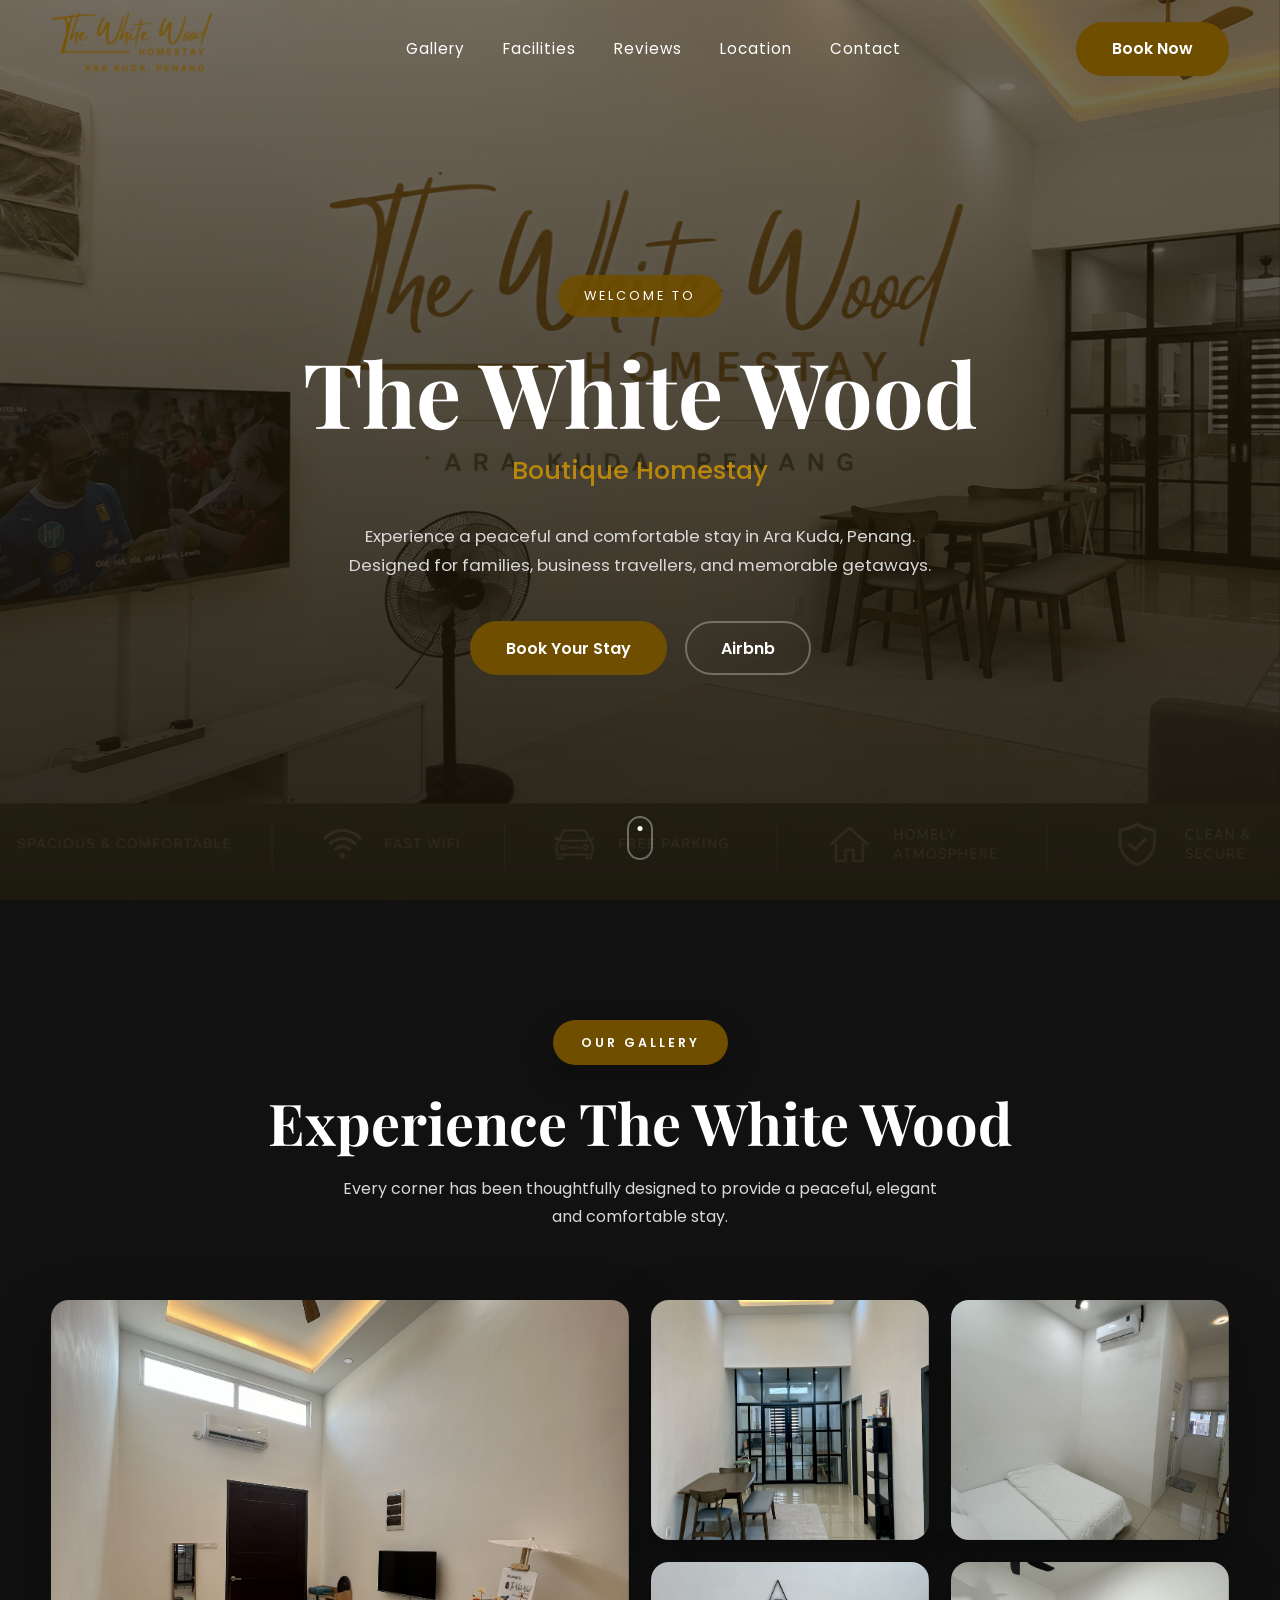
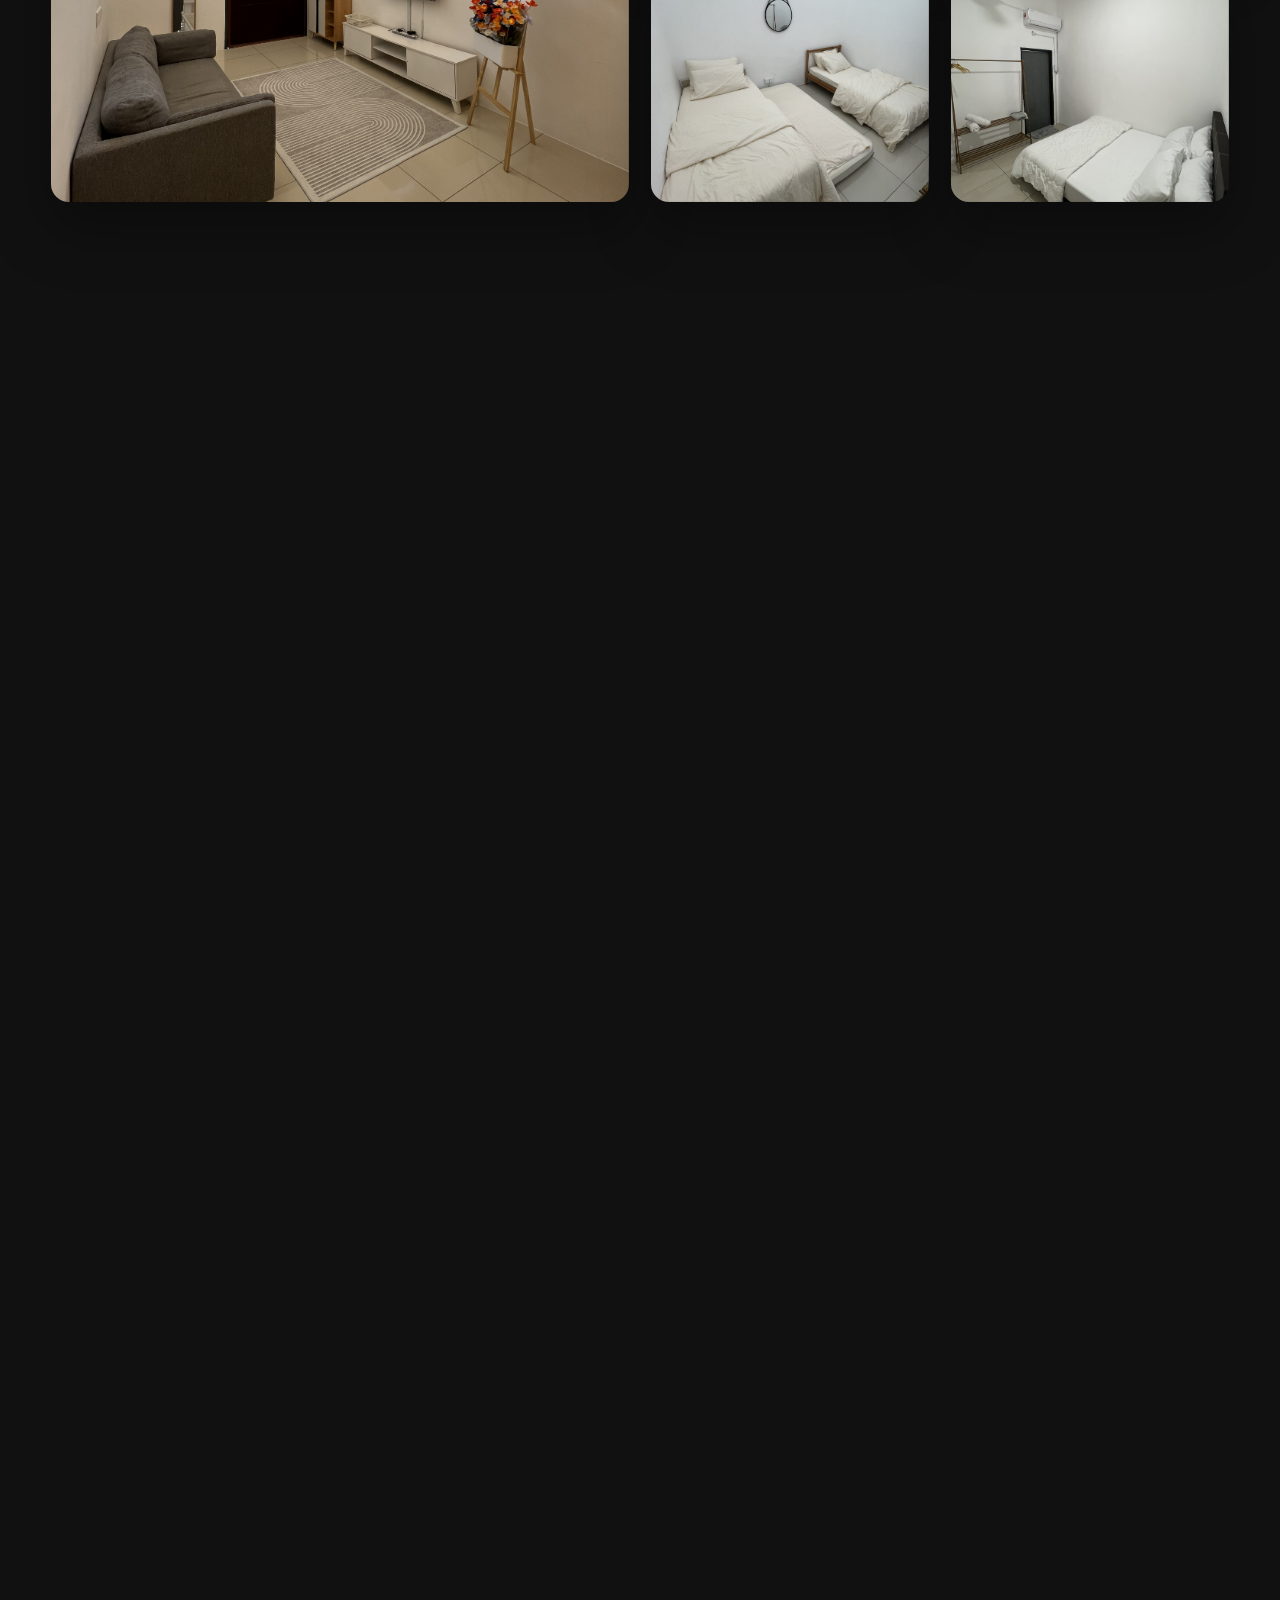
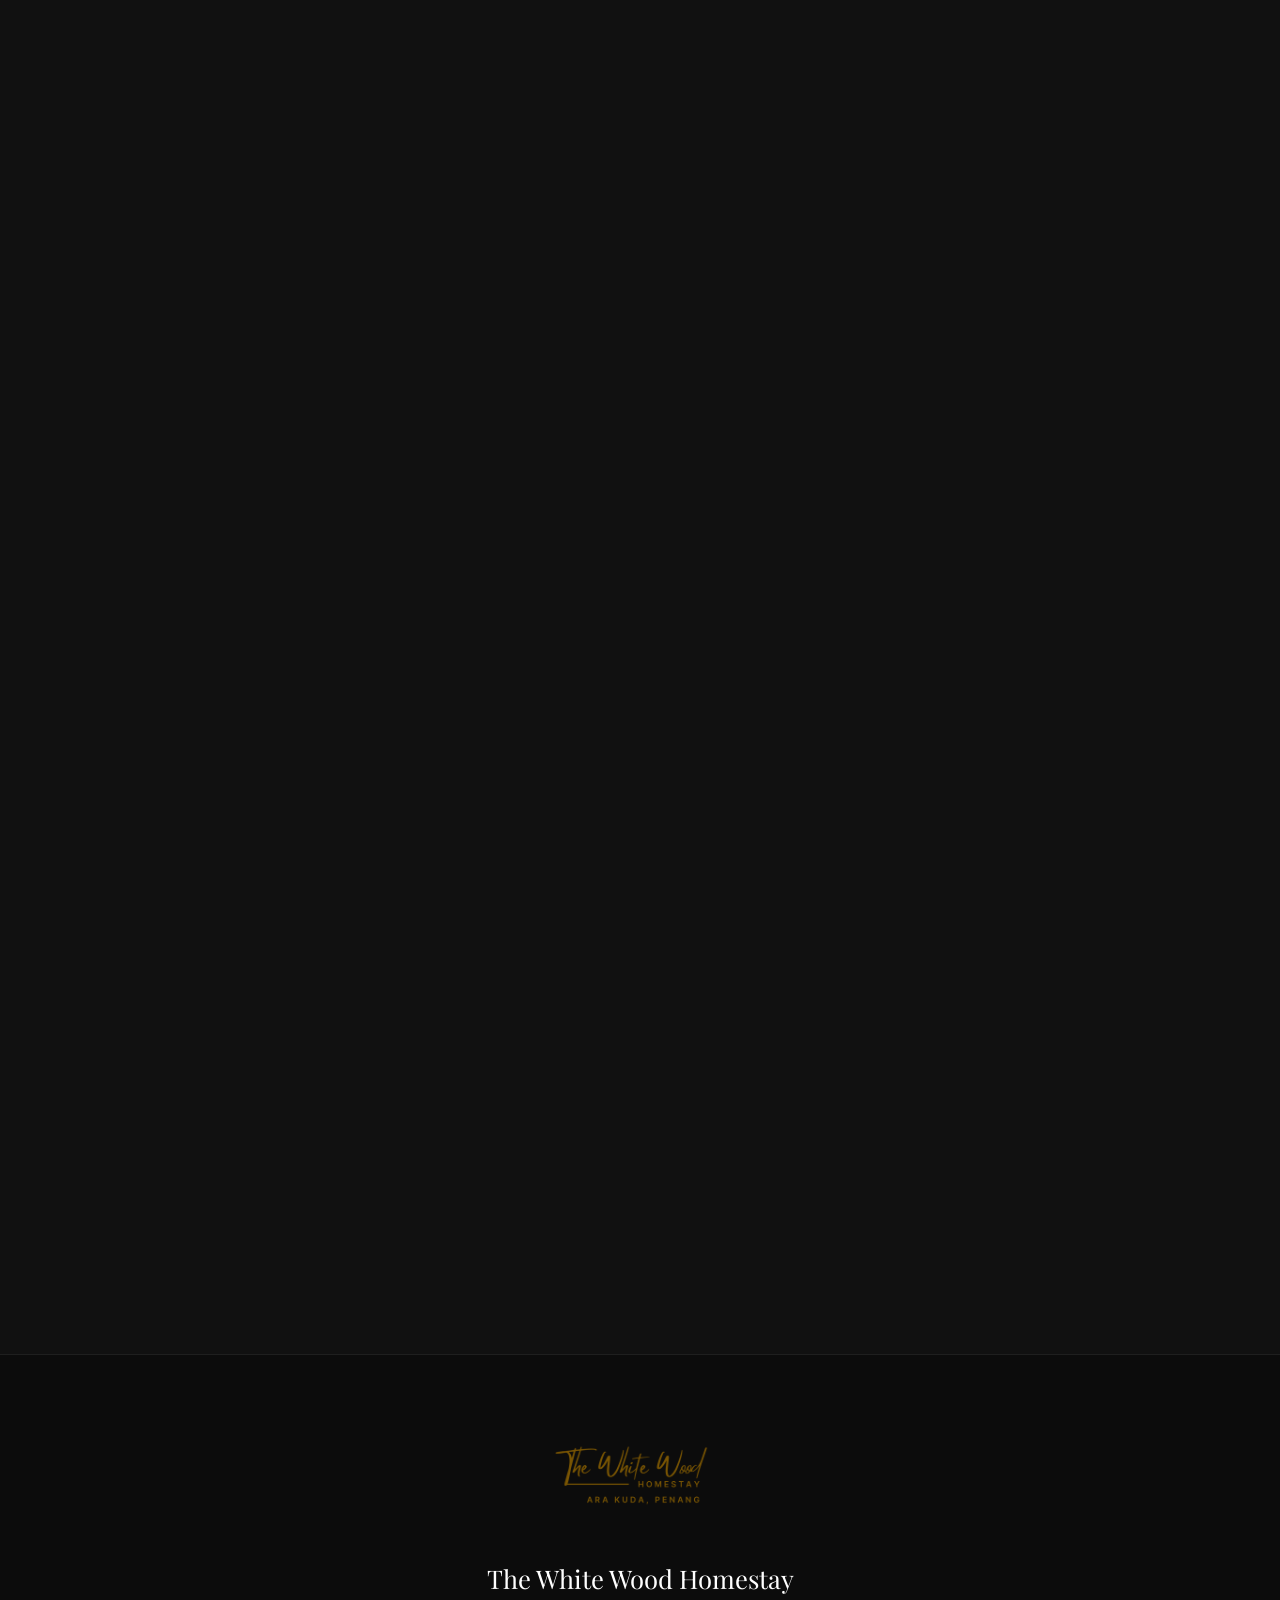
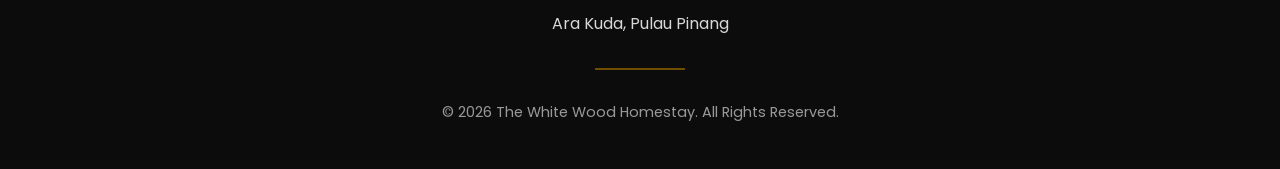
==== index.html @ 561839be "Update index.html" ====
<!DOCTYPE html>
<html lang="en">

<head>

    <!-- ========================================
        META
    ========================================= -->

    <meta charset="UTF-8">
    <meta name="viewport" content="width=device-width, initial-scale=1.0">

    <title>The White Wood Homestay | Ara Kuda, Penang</title>

    <meta name="description"
        content="Experience a peaceful and comfortable stay at The White Wood Homestay, Ara Kuda, Penang. Perfect for families, business trips and relaxing getaways.">

    <meta name="keywords"
        content="The White Wood, Homestay Penang, Ara Kuda Homestay, Penang Airbnb, Homestay Malaysia">

    <meta name="author" content="The White Wood">

    <meta name="theme-color" content="#6F4E00">

    <!-- ========================================
        OPEN GRAPH
    ========================================= -->

    <meta property="og:type" content="website">

    <meta property="og:title"
        content="The White Wood Homestay">

    <meta property="og:description"
        content="Nikmati penginapan selesa di Ara Kuda, Penang.">

    <meta property="og:image"
        content="assets/hero1.jpg">

    <meta property="og:url"
        content="https://thewhitewood.my">

    <!-- ========================================
        TWITTER
    ========================================= -->

    <meta name="twitter:card"
        content="summary_large_image">

    <meta name="twitter:title"
        content="The White Wood Homestay">

    <meta name="twitter:description"
        content=" Homestay selesa in Ara Kuda, Penang.">

    <meta name="twitter:image"
        content="assets/hero1.jpg">

    <!-- ========================================
        FAVICON
    ========================================= -->

    <link rel="icon" href="assets/favicon.ico">
    <link rel="icon" sizes="32x32" href="assets/favicon-32.png">
    <link rel="icon" sizes="192x192" href="assets/favicon-192.png">
    <link rel="apple-touch-icon" href="assets/apple-touch-icon.png">
    <link rel="manifest" href="manifest.json">

    <!-- ========================================
        GOOGLE FONTS
    ========================================= -->

    <link rel="preconnect"
        href="https://fonts.googleapis.com">

    <link rel="preconnect"
        href="https://fonts.gstatic.com"
        crossorigin>

    <link href="https://fonts.googleapis.com/css2?family=Playfair+Display:wght@600;700;800&family=Poppins:wght@300;400;500;600;700&display=swap"
        rel="stylesheet">

    <!-- ========================================
        CSS
    ========================================= -->

    <link rel="stylesheet"
        href="style.css">

    <link rel="stylesheet" href="effects.css">
    <link rel="stylesheet" href="review.css">

</head>

<body>

<!-- ========================================
    BACKGROUND SLIDER
======================================== -->

<div class="hero-slider">

    <div class="hero-slider__image active"
        style="background-image:url('assets/hero1.jpg')">
    </div>

    <div class="hero-slider__image"
        style="background-image:url('assets/hero2.jpg')">
    </div>

    <div class="hero-slider__image"
        style="background-image:url('assets/hero3.jpg')">
    </div>

    <div class="hero-slider__overlay"></div>

</div>

<!-- ========================================
    HEADER
======================================== -->

<header class="header">

    <div class="container">

        <a href="#hero"
            class="logo">

            <img src="assets/logo.png"
                alt="The White Wood">

        </a>

        <nav class="navigation">

            <a href="#gallery">Gallery</a>

            <a href="#facilities">Facilities</a>

            <a href="#reviews">Reviews</a>

            <a href="#location">Location</a>

            <a href="#contact">Contact</a>

        </nav>

        <a href="#"
            id="headerWhatsapp"
            class="button button--gold">

            Book Now

        </a>

        <button class="mobile-menu">

            <span></span>
            <span></span>
            <span></span>

        </button>

    </div>

</header>

<!-- ========================================
    HERO
======================================== -->

<section
    id="hero"
    class="hero">

    <div class="container">

        <div class="hero__content">

            <span class="hero__badge">

                WELCOME TO

            </span>

            <h1>

                The White Wood

            </h1>

            <h2>

                Boutique Homestay

            </h2>

            <p>

                Experience a peaceful and comfortable stay in
                Ara Kuda, Penang.
                Designed for families, business travellers,
                and memorable getaways.

            </p>

            <div class="hero__buttons">

                <a href="#"
                    id="heroWhatsapp"
                    class="button button--gold">

                    Book Your Stay

                </a>

                <a href="#"
                    id="heroAirbnb"
                    class="button button--outline">

                    Airbnb

                </a>

            </div>

        </div>

    </div>

    <div class="scroll-indicator">

        <span></span>

    </div>

</section>

<!-- ========================================
    MAIN CONTENT
======================================== -->

<main>

<!-- ========================================
    GALLERY
======================================== -->

<section
    id="gallery"
    class="gallery section">

    <div class="container">

        <div class="section-heading">

            <span class="section-heading__badge">

                OUR GALLERY

            </span>

            <h2>

                Experience The White Wood

            </h2>

            <p>

                Every corner has been thoughtfully designed to
                provide a peaceful, elegant and comfortable stay.

            </p>

        </div>

        <div class="gallery-grid">

            <a href="gallery/gallery1.jpg"
                class="gallery-card gallery-card--large">

                <img src="gallery/gallery1.jpg"
                    alt="The White Wood">

            </a>

            <a href="gallery/gallery2.jpg"
                class="gallery-card">

                <img src="gallery/gallery2.jpg"
                    alt="Living Area">

            </a>

            <a href="gallery/gallery3.jpg"
                class="gallery-card">

                <img src="gallery/gallery3.jpg"
                    alt="Bedroom">

            </a>

            <a href="gallery/gallery4.jpg"
                class="gallery-card">

                <img src="gallery/gallery4.jpg"
                    alt="Kitchen">

            </a>

            <a href="gallery/gallery5.jpg"
                class="gallery-card">

                <img src="gallery/gallery5.jpg"
                    alt="Dining Area">

            </a>

            <a href="gallery/gallery6.jpg"
                class="gallery-card">

                <img src="gallery/gallery6.jpg"
                    alt="Exterior">

            </a>

        </div>

    </div>

</section>

<!-- ========================================
    FACILITIES
======================================== -->

<section
    id="facilities"
    class="facilities section">

    <div class="container">

        <div class="section-heading">

            <span class="section-heading__badge">

                WHY CHOOSE US

            </span>

            <h2>

                Everything You Need

            </h2>

            <p>

                Carefully prepared amenities to make every stay
                comfortable and memorable.

            </p>

        </div>

        <div class="facility-grid">

            <article class="facility-card">

                <div class="facility-card__icon">

                    <img src="icons/wifi.svg"
                        alt="WiFi">

                </div>

                <h3>

                    High Speed WiFi

                </h3>

                <p>

                    Reliable internet connection throughout
                    the entire homestay.

                </p>

            </article>

            <article class="facility-card">

                <div class="facility-card__icon">

                    <img src="icons/parking.svg"
                        alt="Parking">

                </div>

                <h3>

                    Free Parking

                </h3>

                <p>

                    Spacious parking area suitable
                    for multiple vehicles.

                </p>

            </article>

            <article class="facility-card">

                <div class="facility-card__icon">

                    <img src="icons/bedroom.svg"
                        alt="Bedroom">

                </div>

                <h3>

                    Comfortable Bedrooms

                </h3>

                <p>

                    Air-conditioned rooms with
                    quality bedding for better rest.

                </p>

            </article>

            <article class="facility-card">

                <div class="facility-card__icon">

                    <img src="icons/tv.svg"
                        alt="Smart TV">

                </div>

                <h3>

                    Smart Entertainment

                </h3>

                <p>

                    Enjoy Netflix, YouTube
                    and your favourite streaming apps.

                </p>

            </article>

            <article class="facility-card">

                <div class="facility-card__icon">

                    <img src="icons/kitchen.svg"
                        alt="Kitchen">

                </div>

                <h3>

                    Fully Equipped Kitchen

                </h3>

                <p>

                    Complete kitchen essentials
                    for your convenience.

                </p>

            </article>

            <article class="facility-card">

                <div class="facility-card__icon">

                    <img src="icons/family.svg"
                        alt="Family">

                </div>

                <h3>

                    Family Friendly

                </h3>

                <p>

                    Ideal for family vacations,
                    gatherings and business trips.

                </p>

            </article>

        </div>

    </div>

</section>

<!-- ========================================
    GOOGLE REVIEWS
======================================== -->

<section
    id="reviews"
    class="reviews section">

    <div class="container">

        <div class="section-heading">

            <span class="section-heading__badge">

                GUEST REVIEWS

            </span>

            <h2>

                Loved By Our Guests

            </h2>

            <p>

                Genuine experiences shared by guests
                who stayed with us.

            </p>

        </div>

        <div class="review-summary">

            <div class="review-summary__score">

                <h3>

                    ★★★★★

                </h3>

                <strong id="googleRating">

                    Loading...

                </strong>

                <span id="googleReviewCount">

                    Loading...

                </span>

            </div>

            <a href="#"
                id="googleReviewButton"
                class="button button--gold">

                View Google Reviews

            </a>

        </div>

        <div
            class="review-slider"
            id="reviewContainer">

            <!--
                Google Reviews
                will be injected
                by JavaScript
            -->

        </div>

    </div>

</section>

<!-- ========================================
    LOCATION
======================================== -->

<section
    id="location"
    class="location section">

    <div class="container">

        <div class="section-heading">

            <span class="section-heading__badge">

                FIND US

            </span>

            <h2>

                Conveniently Located

            </h2>

            <p>

                Located in Ara Kuda, Penang with easy access to
                Bukit Mertajam, Butterworth and Kulim.

            </p>

        </div>

        <div class="location-wrapper">

            <div class="location-map">

                <iframe
                    id="googleMap"
                    src=""
                    loading="lazy"
                    allowfullscreen
                    referrerpolicy="no-referrer-when-downgrade">
                </iframe>

            </div>

            <div class="location-card">

                <h3>

                    The White Wood Homestay

                </h3>

                <p>

                    Ara Kuda<br>
                    Pulau Pinang<br><br>

                    Peaceful neighbourhood.<br>
                    Suitable for families,
                    business travellers
                    and short getaways.

                </p>

                <a
                    href="#"
                    id="mapsButton"
                    class="button button--gold">

                    Open Google Maps

                </a>

            </div>

        </div>

    </div>

</section>

<!-- ========================================
    CONTACT
======================================== -->

<section
    id="contact"
    class="contact section">

    <div class="container">

        <div class="section-heading">

            <span class="section-heading__badge">

                CONTACT US

            </span>

            <h2>

                Ready For Your Stay?

            </h2>

            <p>

                Book directly with us or reach us
                through your preferred platform.

            </p>

        </div>

        <div class="contact-grid">

            <a
                id="contactWhatsapp"
                href="#"
                class="contact-card">

                <img
                    src="icons/whatsapp.svg"
                    alt="WhatsApp">

                <h3>

                    WhatsApp

                </h3>

                <span>

                    Instant Booking

                </span>

            </a>

            <a
                id="contactEmail"
                href="#"
                class="contact-card">

                <img
                    src="icons/email.svg"
                    alt="Email">

                <h3>

                    Email

                </h3>

                <span>

                    Send us a message

                </span>

            </a>

            <a
                id="contactAirbnb"
                href="#"
                class="contact-card">

                <img
                    src="icons/airbnb.svg"
                    alt="Airbnb">

                <h3>

                    Airbnb

                </h3>

                <span>

                    View Listing

                </span>

            </a>

            <a
                id="contactMaps"
                href="#"
                class="contact-card">

                <img
                    src="icons/maps.svg"
                    alt="Google Maps">

                <h3>

                    Google Maps

                </h3>

                <span>

                    Navigation

                </span>

            </a>

        </div>

        <div class="social">

            <a
                id="instagramLink"
                href="#"
                aria-label="Instagram">

                <img
                    src="icons/instagram.svg"
                    alt="Instagram">

            </a>

            <a
                id="tiktokLink"
                href="#"
                aria-label="TikTok">

                <img
                    src="icons/tiktok.svg"
                    alt="TikTok">

            </a>

            <a
                id="airbnbLink"
                href="#"
                aria-label="Airbnb">

                <img
                    src="icons/airbnb.svg"
                    alt="Airbnb">

            </a>

            <a
                id="emailLink"
                href="#"
                aria-label="Email">

                <img
                    src="icons/email.svg"
                    alt="Email">

            </a>

            <a
                id="mapsLink"
                href="#"
                aria-label="Maps">

                <img
                    src="icons/maps.svg"
                    alt="Google Maps">

            </a>

        </div>

    </div>

</section>

</main>

<!-- ========================================
    FOOTER
======================================== -->

<footer class="footer">

    <div class="container">

        <img
            src="assets/logo.png"
            alt="The White Wood"
            class="footer__logo">

        <p class="footer__name">

            The White Wood Homestay

        </p>

        <p class="footer__address">

            Ara Kuda, Pulau Pinang

        </p>

        <div class="footer__divider"></div>

        <p class="footer__copyright">

            © 2026 The White Wood Homestay.
            All Rights Reserved.

        </p>

    </div>

</footer>

<!-- ========================================
    LIGHTBOX
======================================== -->

<div
    class="lightbox"
    id="lightbox">

    <span
        class="lightbox__close">

        &times;

    </span>

    <img
        id="lightboxImage"
        src=""
        alt="Gallery">

</div>

<!-- ========================================
    JAVASCRIPT
======================================== -->

<script src="config.js"></script>
<script src="script.js"></script>
<script src="google-review.js"></script>
<script src="seo.js"></script>
<script src="performance.js"></script>

</body>

</html>
---- style.css ----
/*==================================================
THE WHITE WOOD HOMESTAY
STYLE.CSS
PART 1
LOCKED
==================================================*/


/*==================================================
ROOT
==================================================*/

:root{

    --white:#ffffff;

    --gold:#B8860B;

    --gold-dark:#6F4E00;

    --background:#111111;

    --card:#181818;

    --text:#d8d8d8;

    --border:rgba(255,255,255,.08);

    --shadow:0 25px 60px rgba(0,0,0,.35);

    --radius:18px;

    --transition:.35s ease;

    --container:1200px;

}


/*==================================================
RESET
==================================================*/

*{

    margin:0;

    padding:0;

    box-sizing:border-box;

}

html{

    scroll-behavior:smooth;

}

body{

    background:var(--background);

    color:var(--white);

    font-family:Poppins,sans-serif;

    overflow-x:hidden;

    line-height:1.7;

}

img{

    display:block;

    max-width:100%;

}

a{

    text-decoration:none;

    color:inherit;

}

button{

    font-family:inherit;

}


/*==================================================
SCROLLBAR
==================================================*/

::-webkit-scrollbar{

    width:10px;

}

::-webkit-scrollbar-track{

    background:#111;

}

::-webkit-scrollbar-thumb{

    background:var(--gold-dark);

    border-radius:20px;

}

::-webkit-scrollbar-thumb:hover{

    background:var(--gold);

}


/*==================================================
CONTAINER
==================================================*/

.container{

    width:min(92%,var(--container));

    margin:auto;

    position:relative;

    z-index:2;

}


/*==================================================
BACKGROUND SLIDER
==================================================*/

.hero-slider{

    position:fixed;

    inset:0;

    z-index:-2;

    overflow:hidden;

}

.hero-slider__image{

    position:absolute;

    inset:0;

    background-size:cover;

    background-position:center;

    opacity:0;

    transform:scale(1.08);

    transition:opacity 1.4s ease,
               transform 8s linear;

}

.hero-slider__image.active{

    opacity:1;

    transform:scale(1);

}

.hero-slider__overlay{

    position:absolute;

    inset:0;

    background:

    linear-gradient(

    rgba(10,10,10,.45),

    rgba(10,10,10,.80)

    ),

    linear-gradient(

    rgba(111,78,0,.25),

    rgba(111,78,0,.55)

    );

}


/*==================================================
HEADER
==================================================*/

.header{

    position:fixed;

    top:0;

    left:0;

    width:100%;

    z-index:999;

    transition:var(--transition);

}

.header.scrolled{

    background:rgba(12,12,12,.80);

    backdrop-filter:blur(18px);

    border-bottom:1px solid rgba(255,255,255,.08);

}

.header .container{

    display:flex;

    align-items:center;

    justify-content:space-between;

    min-height:90px;

}

.logo img{

    width:180px;

}


/*==================================================
NAVIGATION
==================================================*/

.navigation{

    display:flex;

    gap:38px;

}

.navigation a{

    color:var(--white);

    font-size:.95rem;

    letter-spacing:1px;

    position:relative;

    transition:var(--transition);

}

.navigation a::after{

    content:"";

    position:absolute;

    left:0;

    bottom:-8px;

    width:0;

    height:2px;

    background:var(--gold);

    transition:var(--transition);

}

.navigation a:hover{

    color:var(--gold);

}

.navigation a:hover::after{

    width:100%;

}


/*==================================================
BUTTONS
==================================================*/

.button{

    display:inline-flex;

    align-items:center;

    justify-content:center;

    height:54px;

    padding:0 34px;

    border-radius:999px;

    font-weight:600;

    transition:var(--transition);

    cursor:pointer;

}

.button--gold{

    background:var(--gold-dark);

    color:#fff;

    border:2px solid var(--gold-dark);

}

.button--gold:hover{

    background:var(--gold);

    border-color:var(--gold);

    transform:translateY(-3px);

    box-shadow:

    0 15px 35px

    rgba(184,134,11,.35);

}

.button--outline{

    border:2px solid rgba(255,255,255,.30);

    color:#fff;

    background:transparent;

}

.button--outline:hover{

    background:rgba(255,255,255,.08);

    border-color:#fff;

    transform:translateY(-3px);

}


/*==================================================
MOBILE MENU
==================================================*/

.mobile-menu{

    display:none;

    width:48px;

    height:48px;

    background:none;

    border:none;

    cursor:pointer;

}

.mobile-menu span{

    display:block;

    width:26px;

    height:2px;

    background:#fff;

    margin:6px auto;

}


/*==================================================
HERO
==================================================*/

.hero{

    min-height:100vh;

    display:flex;

    align-items:center;

    justify-content:center;

    text-align:center;

    padding:140px 0 90px;

}

.hero__content{

    max-width:760px;

    margin:auto;

}

.hero__badge{

    display:inline-block;

    padding:10px 26px;

    border-radius:999px;

    background:rgba(111,78,0,.90);

    color:#fff;

    font-size:.80rem;

    letter-spacing:3px;

    margin-bottom:28px;

}

.hero h1{

    font-family:"Playfair Display",serif;

    font-size:clamp(3.2rem,7vw,5.6rem);

    font-weight:700;

    line-height:1.05;

    margin-bottom:10px;

}

.hero h2{

    color:var(--gold);

    font-size:1.6rem;

    font-weight:500;

    margin-bottom:30px;

}

.hero p{

    max-width:620px;

    margin:auto;

    color:var(--text);

    font-size:1.05rem;

    margin-bottom:42px;

}


/*==================================================
HERO BUTTONS
==================================================*/

.hero__buttons{

    display:flex;

    justify-content:center;

    gap:18px;

    flex-wrap:wrap;

}


/*==================================================
SCROLL INDICATOR
==================================================*/

.scroll-indicator{

    position:absolute;

    bottom:40px;

    left:50%;

    transform:translateX(-50%);

}

.scroll-indicator span{

    display:block;

    width:26px;

    height:44px;

    border:2px solid rgba(255,255,255,.35);

    border-radius:30px;

    position:relative;

}

.scroll-indicator span::before{

    content:"";

    position:absolute;

    left:50%;

    top:8px;

    width:5px;

    height:5px;

    border-radius:50%;

    background:#fff;

    transform:translateX(-50%);

    animation:scroll 2s infinite;

}

@keyframes scroll{

    0%{

        opacity:0;

        transform:translate(-50%,0);

    }

    40%{

        opacity:1;

    }

    100%{

        opacity:0;

        transform:translate(-50%,18px);

    }

}

/*==================================================
SECTION
==================================================*/

.section{

    position:relative;

    padding:120px 0;

}

.section-heading{

    text-align:center;

    max-width:760px;

    margin:0 auto 70px;

}

.section-heading__badge{

    display:inline-flex;

    align-items:center;

    justify-content:center;

    padding:12px 28px;

    margin-bottom:24px;

    border-radius:999px;

    background:var(--gold-dark);

    color:#fff;

    font-size:.78rem;

    font-weight:600;

    letter-spacing:3px;

    text-transform:uppercase;

    box-shadow:0 12px 30px rgba(0,0,0,.25);

}

.section-heading h2{

    font-family:"Playfair Display",serif;

    font-size:clamp(2.4rem,5vw,3.6rem);

    font-weight:700;

    line-height:1.15;

    margin-bottom:20px;

}

.section-heading p{

    color:var(--text);

    font-size:1rem;

    max-width:620px;

    margin:auto;

}


/*==================================================
GALLERY
==================================================*/

.gallery{

    overflow:hidden;

}

.gallery-grid{

    display:grid;

    grid-template-columns:repeat(4,1fr);

    grid-auto-rows:240px;

    gap:22px;

}

.gallery-card{

    position:relative;

    overflow:hidden;

    border-radius:var(--radius);

    background:var(--card);

    box-shadow:var(--shadow);

    cursor:pointer;

}

.gallery-card img{

    width:100%;

    height:100%;

    object-fit:cover;

    transition:.8s ease;

}

.gallery-card::before{

    content:"";

    position:absolute;

    inset:0;

    background:linear-gradient(

    rgba(0,0,0,0),

    rgba(0,0,0,.35)

    );

    opacity:0;

    transition:var(--transition);

    z-index:1;

}

.gallery-card::after{

    content:"+";

    position:absolute;

    left:50%;

    top:50%;

    transform:translate(-50%,-50%) scale(.7);

    width:62px;

    height:62px;

    border-radius:50%;

    display:flex;

    align-items:center;

    justify-content:center;

    background:rgba(184,134,11,.95);

    color:#fff;

    font-size:2rem;

    opacity:0;

    transition:var(--transition);

    z-index:2;

}

.gallery-card:hover img{

    transform:scale(1.12);

}

.gallery-card:hover::before{

    opacity:1;

}

.gallery-card:hover::after{

    opacity:1;

    transform:translate(-50%,-50%) scale(1);

}

.gallery-card--large{

    grid-column:span 2;

    grid-row:span 2;

}


/*==================================================
FACILITIES
==================================================*/

.facility-grid{

    display:grid;

    grid-template-columns:repeat(3,1fr);

    gap:28px;

}

.facility-card{

    position:relative;

    padding:45px 35px;

    border-radius:var(--radius);

    background:rgba(255,255,255,.04);

    backdrop-filter:blur(18px);

    border:1px solid var(--border);

    text-align:center;

    transition:.35s ease;

    overflow:hidden;

}

.facility-card::before{

    content:"";

    position:absolute;

    inset:0;

    background:linear-gradient(

    rgba(184,134,11,.08),

    transparent

    );

    opacity:0;

    transition:var(--transition);

}

.facility-card:hover{

    transform:translateY(-10px);

    border-color:rgba(184,134,11,.45);

    box-shadow:

    0 20px 45px

    rgba(0,0,0,.35);

}

.facility-card:hover::before{

    opacity:1;

}

.facility-card__icon{

    width:72px;

    height:72px;

    margin:0 auto 28px;

    display:flex;

    align-items:center;

    justify-content:center;

    border-radius:50%;

    background:rgba(184,134,11,.08);

    border:1px solid rgba(184,134,11,.30);

}

.facility-card__icon img{

    width:34px;

    height:34px;

    filter:brightness(0) invert(1);

    transition:var(--transition);

}

.facility-card:hover .facility-card__icon{

    background:var(--gold-dark);

}

.facility-card:hover .facility-card__icon img{

    transform:scale(1.1);

}

.facility-card h3{

    font-family:"Playfair Display",serif;

    font-size:1.45rem;

    margin-bottom:16px;

}

.facility-card p{

    color:var(--text);

    font-size:.96rem;

    line-height:1.8;

}


/*==================================================
REVIEWS
==================================================*/

.review-summary{

    display:flex;

    align-items:center;

    justify-content:space-between;

    gap:40px;

    margin-bottom:50px;

    padding:40px;

    border-radius:var(--radius);

    background:rgba(255,255,255,.04);

    border:1px solid var(--border);

    backdrop-filter:blur(20px);

}

.review-summary__score h3{

    color:var(--gold);

    font-size:2rem;

    letter-spacing:6px;

    margin-bottom:10px;

}

.review-summary__score strong{

    display:block;

    font-size:1.8rem;

    margin-bottom:8px;

}

.review-summary__score span{

    color:var(--text);

}

.review-slider{

    display:grid;

    grid-template-columns:repeat(3,1fr);

    gap:24px;

}


/*==================================================
REVIEW CARD
==================================================*/

.review-card{

    padding:30px;

    border-radius:var(--radius);

    background:rgba(255,255,255,.04);

    border:1px solid var(--border);

    transition:var(--transition);

}

.review-card:hover{

    transform:translateY(-8px);

    border-color:rgba(184,134,11,.35);

}

.review-card__stars{

    color:var(--gold);

    margin-bottom:18px;

    letter-spacing:3px;

}

.review-card p{

    color:var(--text);

    line-height:1.9;

    margin-bottom:24px;

}

.review-card h4{

    font-size:1rem;

    margin-bottom:4px;

}

.review-card span{

    color:#999;

    font-size:.9rem;

}


/*==================================================
REVEAL ANIMATION
==================================================*/

.reveal{

    opacity:0;

    transform:translateY(40px);

    transition:1s ease;

}

.reveal.active{

    opacity:1;

    transform:translateY(0);

}

/*==================================================
LOCATION
==================================================*/

.location-wrapper{

    display:grid;

    grid-template-columns:1.4fr .8fr;

    gap:35px;

    align-items:stretch;

}

.location-map{

    overflow:hidden;

    border-radius:var(--radius);

    background:var(--card);

    border:1px solid var(--border);

    box-shadow:var(--shadow);

    min-height:520px;

}

.location-map iframe{

    width:100%;

    height:100%;

    min-height:520px;

    border:0;

    filter:grayscale(.15) contrast(1.02);

}

.location-card{

    padding:45px;

    display:flex;

    flex-direction:column;

    justify-content:center;

    background:rgba(255,255,255,.04);

    backdrop-filter:blur(18px);

    border:1px solid var(--border);

    border-radius:var(--radius);

    box-shadow:var(--shadow);

}

.location-card h3{

    font-family:"Playfair Display",serif;

    font-size:2rem;

    margin-bottom:22px;

}

.location-card p{

    color:var(--text);

    line-height:2;

    margin-bottom:35px;

}

.location-card .button{

    width:max-content;

}



/*==================================================
CONTACT
==================================================*/

.contact-grid{

    display:grid;

    grid-template-columns:repeat(4,1fr);

    gap:24px;

    margin-bottom:70px;

}

.contact-card{

    position:relative;

    padding:40px 25px;

    text-align:center;

    border-radius:var(--radius);

    background:rgba(255,255,255,.04);

    backdrop-filter:blur(18px);

    border:1px solid var(--border);

    transition:var(--transition);

    overflow:hidden;

}

.contact-card::before{

    content:"";

    position:absolute;

    inset:0;

    background:linear-gradient(

        rgba(184,134,11,.12),

        transparent

    );

    opacity:0;

    transition:var(--transition);

}

.contact-card:hover{

    transform:translateY(-10px);

    border-color:rgba(184,134,11,.35);

    box-shadow:

    0 20px 45px rgba(0,0,0,.35);

}

.contact-card:hover::before{

    opacity:1;

}

.contact-card img{

    width:34px;

    height:34px;

    margin:0 auto 24px;

    filter:brightness(0) invert(1);

    transition:var(--transition);

}

.contact-card:hover img{

    transform:scale(1.08);

}

.contact-card h3{

    font-family:"Playfair Display",serif;

    font-size:1.35rem;

    margin-bottom:12px;

}

.contact-card span{

    color:var(--text);

    font-size:.92rem;

}



/*==================================================
SOCIAL
==================================================*/

.social{

    display:flex;

    justify-content:center;

    gap:18px;

}

.social a{

    width:58px;

    height:58px;

    display:flex;

    align-items:center;

    justify-content:center;

    border-radius:50%;

    border:1px solid rgba(255,255,255,.18);

    background:rgba(255,255,255,.03);

    transition:var(--transition);

}

.social img{

    width:22px;

    height:22px;

    filter:brightness(0) invert(1);

    transition:var(--transition);

}

.social a:hover{

    background:var(--gold-dark);

    border-color:var(--gold);

    transform:translateY(-5px);

}

.social a:hover img{

    transform:scale(1.12);

}



/*==================================================
FOOTER
==================================================*/

.footer{

    padding:80px 0 45px;

    text-align:center;

    border-top:1px solid rgba(255,255,255,.08);

    background:rgba(0,0,0,.25);

    backdrop-filter:blur(18px);

}

.footer__logo{

    width:170px;

    margin:0 auto 30px;

}

.footer__name{

    font-family:"Playfair Display",serif;

    font-size:1.6rem;

    margin-bottom:10px;

}

.footer__address{

    color:var(--text);

    margin-bottom:30px;

}

.footer__divider{

    width:90px;

    height:2px;

    background:var(--gold-dark);

    margin:0 auto 30px;

}

.footer__copyright{

    color:#999;

    font-size:.9rem;

}



/*==================================================
LIGHTBOX
==================================================*/

.lightbox{

    position:fixed;

    inset:0;

    display:flex;

    align-items:center;

    justify-content:center;

    background:rgba(0,0,0,.92);

    opacity:0;

    visibility:hidden;

    transition:.35s ease;

    z-index:99999;

    padding:30px;

}

.lightbox.active{

    opacity:1;

    visibility:visible;

}

.lightbox img{

    max-width:90%;

    max-height:88vh;

    border-radius:14px;

    box-shadow:0 25px 70px rgba(0,0,0,.55);

}

.lightbox__close{

    position:absolute;

    top:35px;

    right:45px;

    color:#fff;

    font-size:3rem;

    cursor:pointer;

    line-height:1;

    transition:var(--transition);

}

.lightbox__close:hover{

    color:var(--gold);

}



/*==================================================
UTILITY
==================================================*/

.text-center{

    text-align:center;

}

.hidden{

    display:none !important;

}

.no-scroll{

    overflow:hidden;

}

/*==================================================
MOBILE NAVIGATION
==================================================*/

@media (max-width:991px){

    .navigation{

        position:fixed;

        top:90px;

        left:0;

        width:100%;

        background:rgba(15,15,15,.96);

        backdrop-filter:blur(18px);

        display:flex;

        flex-direction:column;

        align-items:center;

        gap:30px;

        padding:45px 0;

        transform:translateY(-120%);

        opacity:0;

        visibility:hidden;

        transition:.35s ease;

        border-bottom:1px solid rgba(255,255,255,.08);

    }

    .navigation.active{

        transform:translateY(0);

        opacity:1;

        visibility:visible;

    }

    .mobile-menu{

        display:block;

    }

    .header .button{

        display:none;

    }

}



/*==================================================
LAPTOP
==================================================*/

@media (max-width:1200px){

    .container{

        width:min(94%,1100px);

    }

    .gallery-grid{

        grid-template-columns:repeat(3,1fr);

    }

    .facility-grid{

        grid-template-columns:repeat(2,1fr);

    }

    .contact-grid{

        grid-template-columns:repeat(2,1fr);

    }

}



/*==================================================
TABLET
==================================================*/

@media (max-width:991px){

    .hero{

        padding:150px 0 90px;

    }

    .hero h1{

        font-size:3.6rem;

    }

    .hero h2{

        font-size:1.35rem;

    }

    .section{

        padding:90px 0;

    }

    .location-wrapper{

        grid-template-columns:1fr;

    }

    .location-map{

        min-height:420px;

    }

    .location-map iframe{

        min-height:420px;

    }

    .review-summary{

        flex-direction:column;

        text-align:center;

    }

    .review-slider{

        grid-template-columns:repeat(2,1fr);

    }

}



/*==================================================
PHONE
==================================================*/

@media (max-width:768px){

    .logo img{

        width:145px;

    }

    .hero{

        min-height:100svh;

        padding:120px 0 70px;

    }

    .hero__badge{

        font-size:.7rem;

        letter-spacing:2px;

        padding:9px 20px;

        margin-bottom:22px;

    }

    .hero h1{

        font-size:2.8rem;

    }

    .hero h2{

        font-size:1.15rem;

        margin-bottom:22px;

    }

    .hero p{

        font-size:.95rem;

        margin-bottom:35px;

    }

    .hero__buttons{

        flex-direction:column;

        width:100%;

        max-width:300px;

        margin:auto;

    }

    .button{

        width:100%;

    }

    .section-heading{

        margin-bottom:55px;

    }

    .section-heading h2{

        font-size:2.2rem;

    }

    .gallery-grid{

        grid-template-columns:1fr;

        grid-auto-rows:240px;

    }

    .gallery-card--large{

        grid-column:auto;

        grid-row:auto;

    }

    .facility-grid{

        grid-template-columns:1fr;

    }

    .review-slider{

        grid-template-columns:1fr;

    }

    .contact-grid{

        grid-template-columns:1fr;

    }

    .social{

        flex-wrap:wrap;

        gap:14px;

    }

    .footer{

        padding:70px 0 35px;

    }

}



/*==================================================
SMALL PHONE
==================================================*/

@media (max-width:480px){

    .container{

        width:92%;

    }

    .hero h1{

        font-size:2.35rem;

    }

    .hero h2{

        font-size:1rem;

    }

    .hero p{

        font-size:.9rem;

    }

    .section{

        padding:70px 0;

    }

    .section-heading__badge{

        font-size:.68rem;

        padding:10px 18px;

    }

    .section-heading h2{

        font-size:1.9rem;

    }

    .facility-card{

        padding:35px 25px;

    }

    .contact-card{

        padding:35px 20px;

    }

    .location-card{

        padding:35px 25px;

    }

}



/*==================================================
ANIMATION
==================================================*/

.fade-up{

    opacity:0;

    transform:translateY(40px);

    transition:

        opacity .8s ease,

        transform .8s ease;

}

.fade-up.show{

    opacity:1;

    transform:translateY(0);

}



.fade{

    opacity:0;

    transition:opacity .8s ease;

}

.fade.show{

    opacity:1;

}



.scale{

    opacity:0;

    transform:scale(.92);

    transition:

        opacity .8s ease,

        transform .8s ease;

}

.scale.show{

    opacity:1;

    transform:scale(1);

}



/*==================================================
SELECTION
==================================================*/

::selection{

    background:var(--gold-dark);

    color:#fff;

}



/*==================================================
FOCUS
==================================================*/

a:focus,

button:focus{

    outline:none;

    box-shadow:

        0 0 0 3px rgba(184,134,11,.45);

}



/*==================================================
IMAGE PERFORMANCE
==================================================*/

.gallery-card img,

.hero-slider__image{

    will-change:transform;

}



/*==================================================
PRINT
==================================================*/

@media print{

    .header,

    .hero-slider,

    .scroll-indicator,

    .social,

    .button,

    .mobile-menu{

        display:none !important;

    }

}



/*==================================================
END OF FILE

THE WHITE WOOD HOMESTAY

VERSION 2.0

STYLE.CSS

LOCKED

==================================================*/
---- effects.css ----
/*==================================================
THE WHITE WOOD HOMESTAY
effects.css
VERSION 2.1
==================================================*/


/*==================================================
LOADING SCREEN
==================================================*/

#loader{

    position:fixed;

    inset:0;

    z-index:999999;

    display:flex;

    align-items:center;

    justify-content:center;

    flex-direction:column;

    background:#111;

    transition:opacity .8s ease,
               visibility .8s ease;

}

#loader.hide{

    opacity:0;

    visibility:hidden;

}

.loader-logo{

    width:170px;

    margin-bottom:30px;

    animation:logoFade 1.4s ease infinite alternate;

}

.loader-title{

    color:#fff;

    font-family:"Playfair Display",serif;

    font-size:1.5rem;

    letter-spacing:2px;

    margin-bottom:12px;

}

.loader-subtitle{

    color:#bdbdbd;

    font-size:.9rem;

    letter-spacing:4px;

    text-transform:uppercase;

}

.loader-line{

    width:180px;

    height:3px;

    margin-top:30px;

    overflow:hidden;

    border-radius:999px;

    background:rgba(255,255,255,.08);

}

.loader-progress{

    width:0;

    height:100%;

    background:var(--gold);

    animation:loadingBar 2s ease forwards;

}



/*==================================================
SCROLL PROGRESS
==================================================*/

.scroll-progress{

    position:fixed;

    top:0;

    left:0;

    width:0;

    height:4px;

    background:linear-gradient(

        90deg,

        var(--gold-dark),

        var(--gold)

    );

    z-index:999999;

}



/*==================================================
BUTTON RIPPLE
==================================================*/

.button{

    overflow:hidden;

    position:relative;

}

.ripple{

    position:absolute;

    border-radius:50%;

    transform:scale(0);

    background:rgba(255,255,255,.35);

    animation:ripple .6s linear;

    pointer-events:none;

}



/*==================================================
GLASS EFFECT
==================================================*/

.glass{

    background:rgba(255,255,255,.04);

    border:1px solid rgba(255,255,255,.08);

    backdrop-filter:blur(18px);

}



/*==================================================
GLOW
==================================================*/

.glow{

    position:relative;

}

.glow::after{

    content:"";

    position:absolute;

    inset:-2px;

    border-radius:inherit;

    opacity:0;

    transition:.35s ease;

    background:

    radial-gradient(

        circle,

        rgba(184,134,11,.28),

        transparent 70%

    );

    z-index:-1;

}

.glow:hover::after{

    opacity:1;

}



/*==================================================
IMAGE HOVER
==================================================*/

.image-hover{

    overflow:hidden;

    border-radius:var(--radius);

}

.image-hover img{

    transition:transform .8s ease;

}

.image-hover:hover img{

    transform:scale(1.08);

}



/*==================================================
ICON HOVER
==================================================*/

.icon-hover{

    transition:.35s ease;

}

.icon-hover:hover{

    transform:translateY(-6px) scale(1.08);

}



/*==================================================
TEXT SHIMMER
==================================================*/

.shimmer{

    background:

    linear-gradient(

        90deg,

        #ffffff,

        #e6d1a0,

        #ffffff

    );

    background-size:200%;

    -webkit-background-clip:text;

    -webkit-text-fill-color:transparent;

    animation:shimmer 5s linear infinite;

}



/*==================================================
FLOATING
==================================================*/

.float{

    animation:floating 4s ease-in-out infinite;

}



/*==================================================
HOVER LIFT
==================================================*/

.hover-lift{

    transition:.35s ease;

}

.hover-lift:hover{

    transform:translateY(-8px);

}



/*==================================================
GOLD BORDER
==================================================*/

.gold-border{

    border:1px solid rgba(184,134,11,.35);

}



/*==================================================
KEYFRAMES
==================================================*/

@keyframes loadingBar{

    from{

        width:0;

    }

    to{

        width:100%;

    }

}



@keyframes logoFade{

    from{

        transform:scale(.96);

        opacity:.75;

    }

    to{

        transform:scale(1);

        opacity:1;

    }

}



@keyframes ripple{

    to{

        transform:scale(4);

        opacity:0;

    }

}



@keyframes shimmer{

    from{

        background-position:0%;

    }

    to{

        background-position:200%;

    }

}



@keyframes floating{

    0%{

        transform:translateY(0);

    }

    50%{

        transform:translateY(-8px);

    }

    100%{

        transform:translateY(0);

    }

}



/*==================================================
LOADED
==================================================*/

body.loaded .hero{

    animation:heroFade 1s ease;

}

@keyframes heroFade{

    from{

        opacity:0;

        transform:translateY(20px);

    }

    to{

        opacity:1;

        transform:translateY(0);

    }

}



/*==================================================
END
==================================================*/
---- review.css ----
/*==================================================
review.css
VERSION 2.2
==================================================*/


/*==================================================
REVIEWS SECTION
==================================================*/

.reviews{

    position:relative;

    overflow:hidden;

}

.review-slider{

    display:flex;

    gap:24px;

    overflow-x:auto;

    scroll-snap-type:x mandatory;

    padding-bottom:10px;

    scrollbar-width:none;

}

.review-slider::-webkit-scrollbar{

    display:none;

}


/*==================================================
REVIEW CARD
==================================================*/

.review-card{

    min-width:360px;

    scroll-snap-align:start;

    padding:35px;

    border-radius:22px;

    background:rgba(255,255,255,.05);

    backdrop-filter:blur(20px);

    border:1px solid rgba(255,255,255,.08);

    transition:.35s ease;

}

.review-card:hover{

    transform:translateY(-8px);

    border-color:rgba(184,134,11,.35);

    box-shadow:

    0 20px 45px rgba(0,0,0,.35);

}

.review-card__stars{

    display:flex;

    gap:6px;

    margin-bottom:18px;

}

.review-card__stars svg{

    width:18px;

    fill:var(--gold);

}

.review-card__text{

    color:var(--text);

    line-height:1.9;

    margin-bottom:28px;

    min-height:120px;

}

.review-card__footer{

    display:flex;

    align-items:center;

    gap:16px;

}

.review-card__avatar{

    width:58px;

    height:58px;

    border-radius:50%;

    background:var(--gold-dark);

    display:flex;

    align-items:center;

    justify-content:center;

    color:#fff;

    font-weight:600;

    font-size:1rem;

}

.review-card__info h4{

    font-size:1rem;

    margin-bottom:4px;

}

.review-card__info span{

    color:#999;

    font-size:.88rem;

}



/*==================================================
GOOGLE SUMMARY
==================================================*/

.review-summary{

    position:relative;

}

.review-summary::after{

    content:"";

    position:absolute;

    right:-60px;

    top:-60px;

    width:180px;

    height:180px;

    border-radius:50%;

    background:

    radial-gradient(

        rgba(184,134,11,.10),

        transparent 70%

    );

}



/*==================================================
AUTO SLIDER BUTTON
==================================================*/

.review-navigation{

    display:flex;

    justify-content:center;

    gap:16px;

    margin-top:45px;

}

.review-navigation button{

    width:48px;

    height:48px;

    border-radius:50%;

    border:none;

    cursor:pointer;

    background:rgba(255,255,255,.06);

    color:#fff;

    transition:.35s ease;

}

.review-navigation button:hover{

    background:var(--gold-dark);

}



/*==================================================
REVIEW BADGE
==================================================*/

.review-badge{

    display:inline-flex;

    align-items:center;

    gap:10px;

    padding:12px 20px;

    border-radius:999px;

    background:rgba(255,255,255,.05);

    border:1px solid rgba(255,255,255,.08);

    margin-bottom:24px;

}

.review-badge img{

    width:24px;

}

.review-badge span{

    color:#fff;

    font-size:.92rem;

    letter-spacing:.5px;

}



/*==================================================
LOADING STATE
==================================================*/

.review-loading{

    display:flex;

    align-items:center;

    justify-content:center;

    min-height:220px;

    color:#999;

}

.review-loading::after{

    content:"";

    width:34px;

    height:34px;

    margin-left:15px;

    border-radius:50%;

    border:3px solid rgba(255,255,255,.15);

    border-top-color:var(--gold);

    animation:spin .8s linear infinite;

}



/*==================================================
EMPTY STATE
==================================================*/

.review-empty{

    text-align:center;

    color:#999;

    padding:60px 20px;

}



/*==================================================
REVIEW FADE
==================================================*/

.review-card{

    animation:reviewFade .6s ease;

}

@keyframes reviewFade{

    from{

        opacity:0;

        transform:translateY(25px);

    }

    to{

        opacity:1;

        transform:translateY(0);

    }

}



@keyframes spin{

    to{

        transform:rotate(360deg);

    }

}



/*==================================================
RESPONSIVE
==================================================*/

@media(max-width:768px){

    .review-card{

        min-width:300px;

    }

}



@media(max-width:480px){

    .review-card{

        min-width:260px;

        padding:28px;

    }

}



/*==================================================
END
==================================================*/
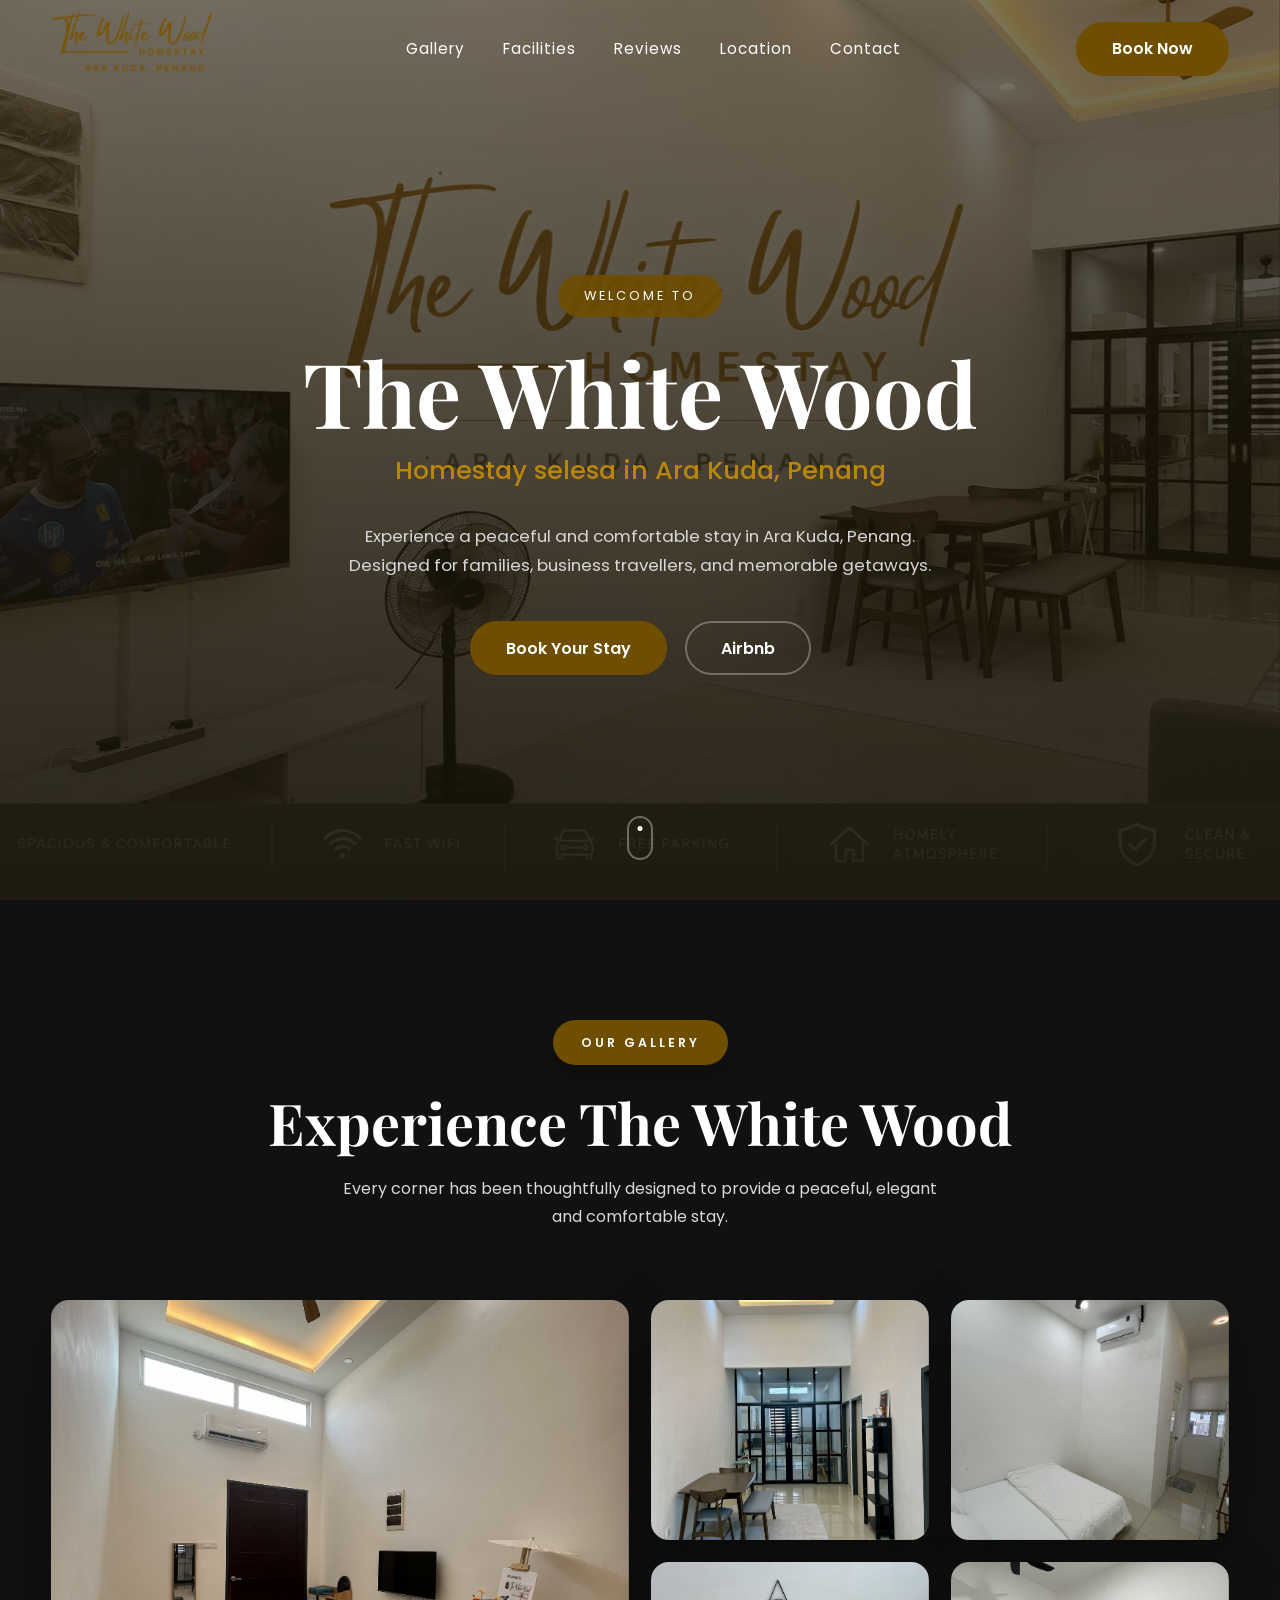
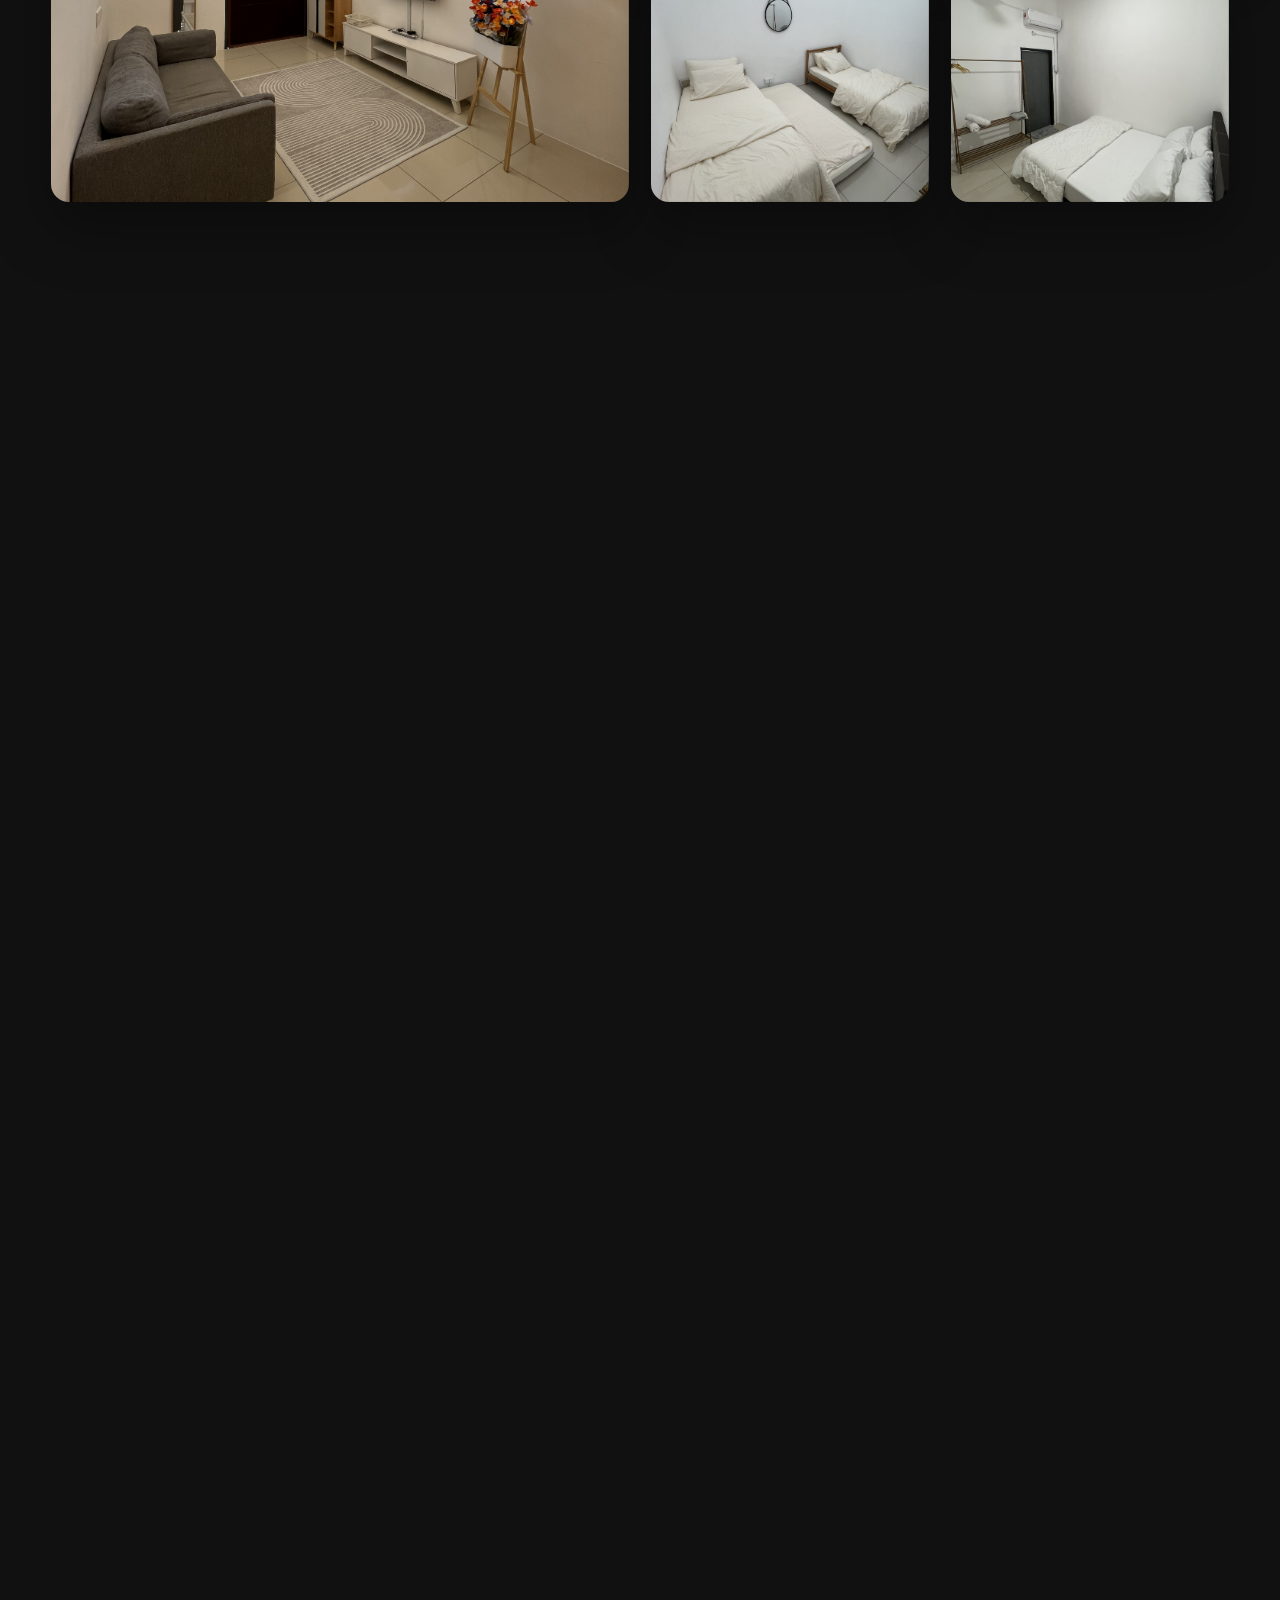
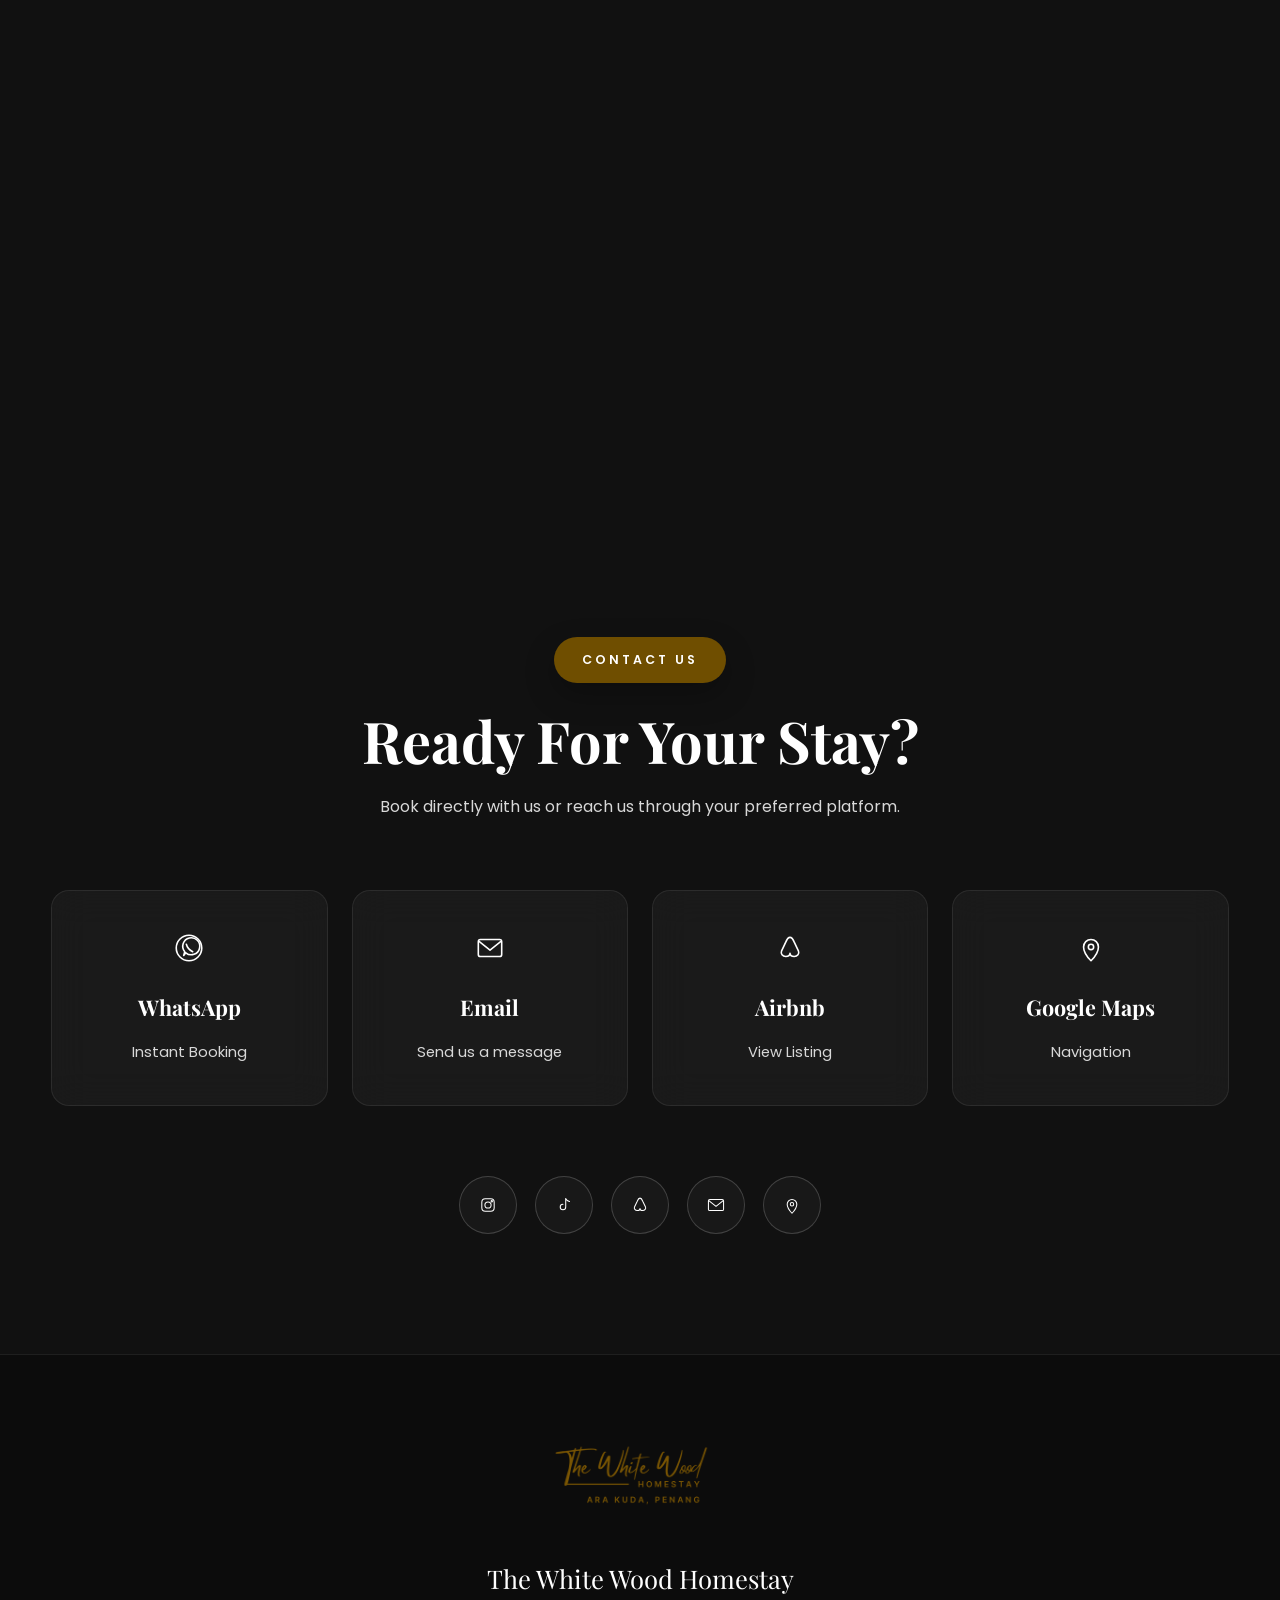
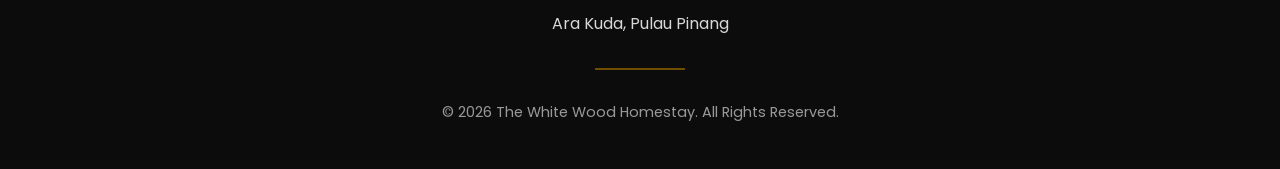
==== commit f258ef23: "Update index.html" ====
--- a/index.html
+++ b/index.html
@@ -192,7 +192,7 @@
 
             <h2>
 
-                Boutique Homestay
+                Homestay selesa in Ara Kuda, Penang
 
             </h2>
 
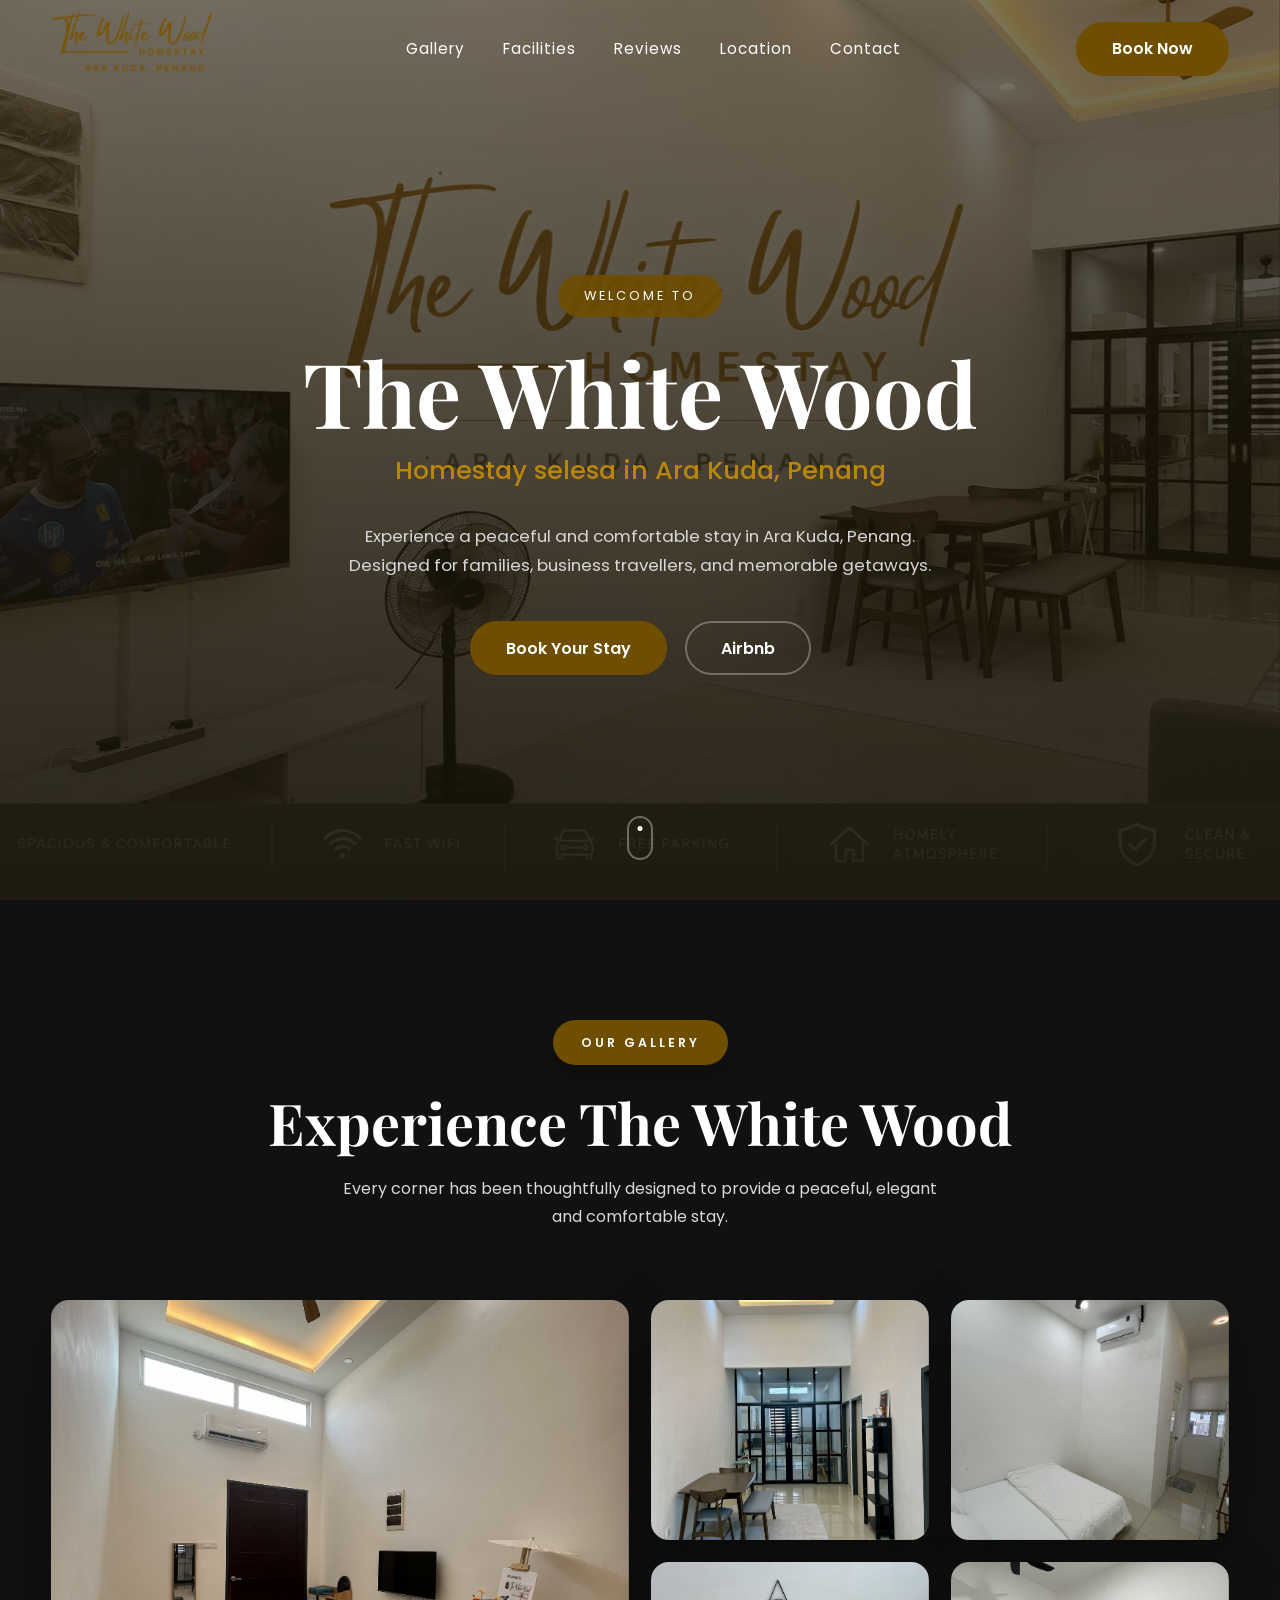
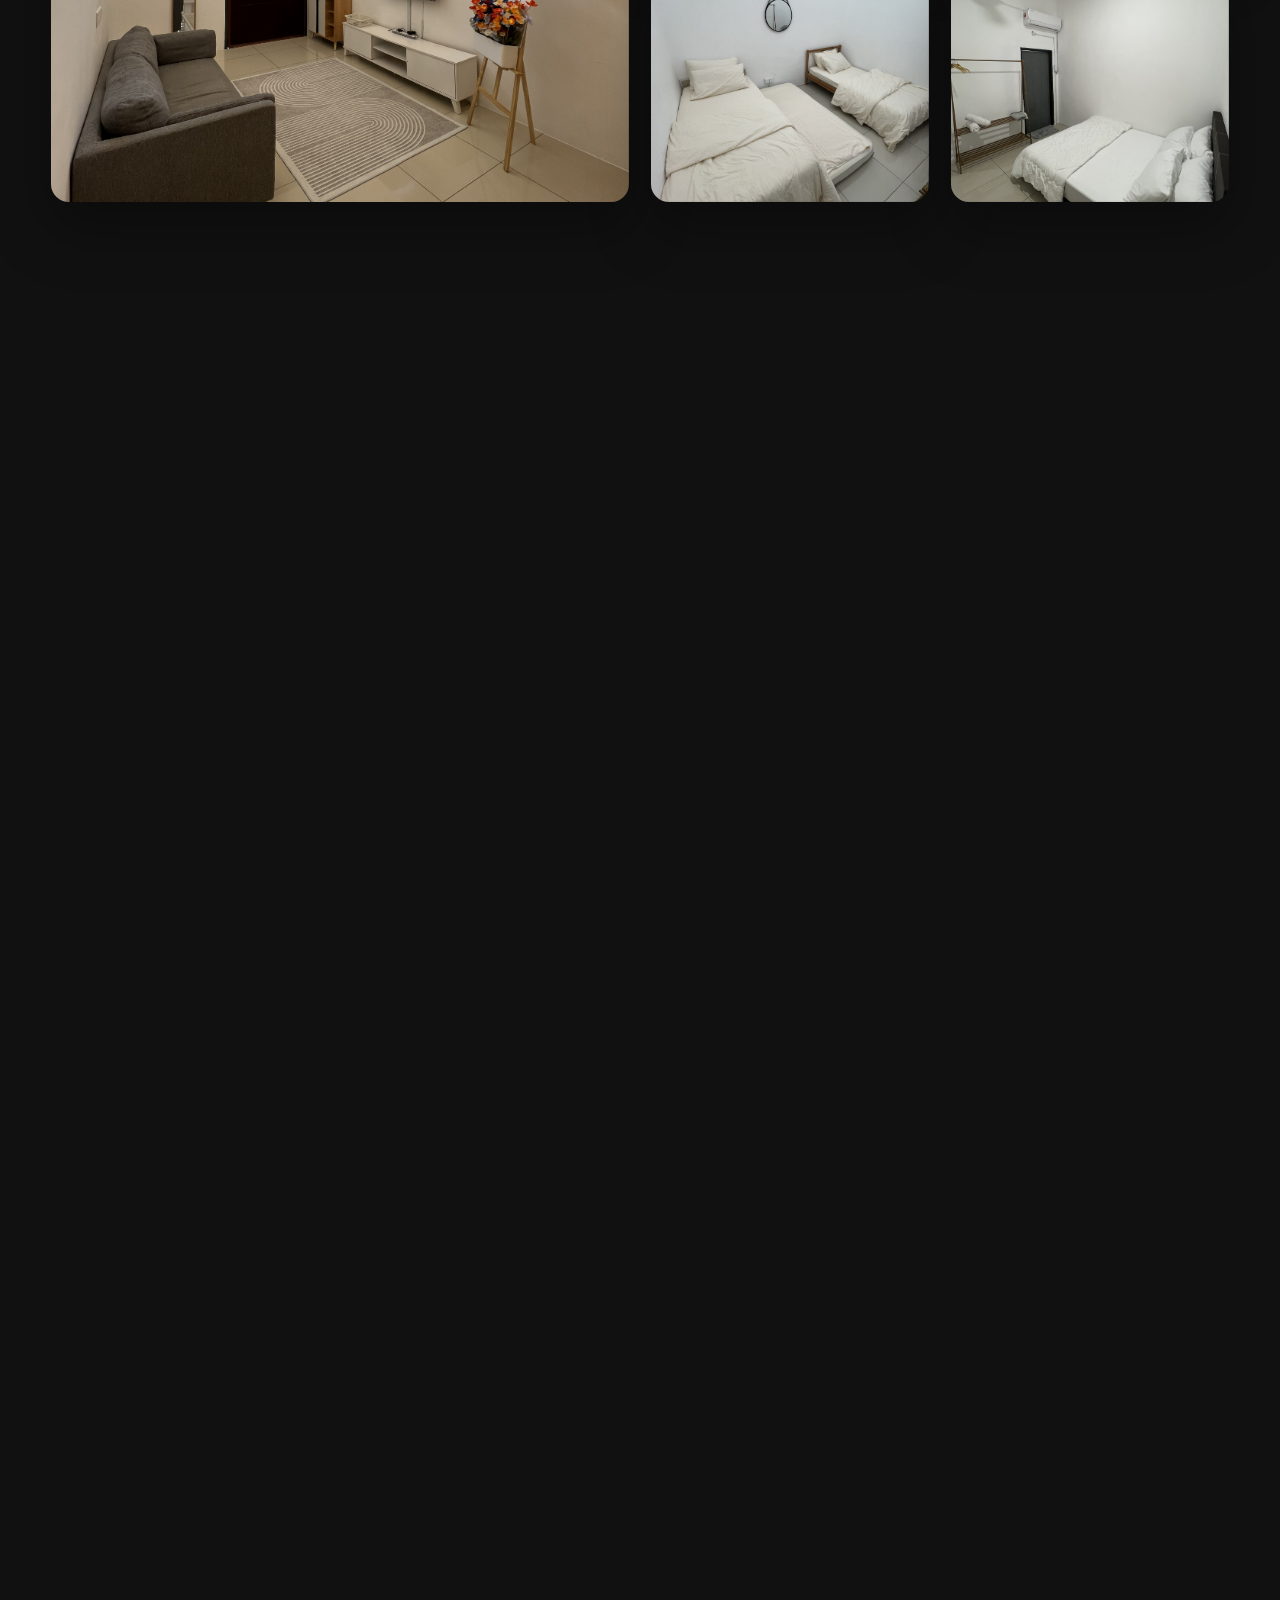
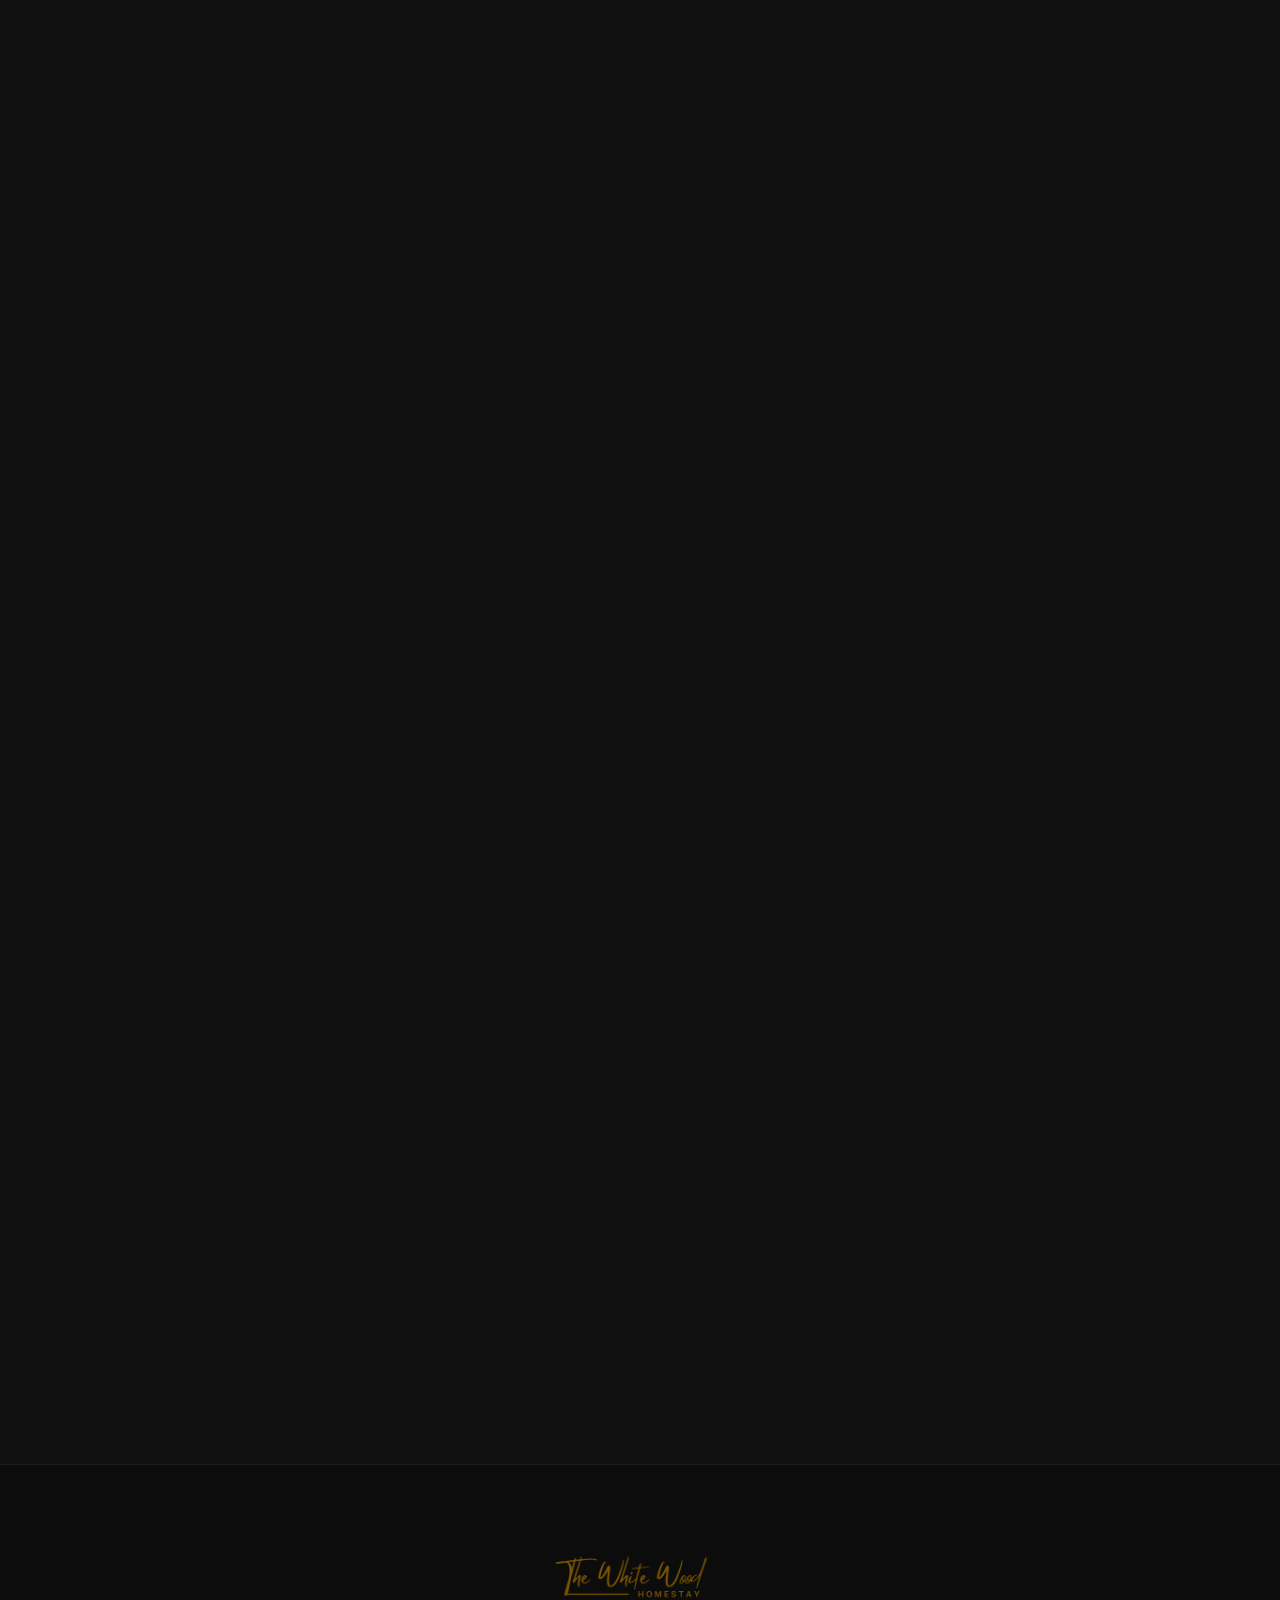
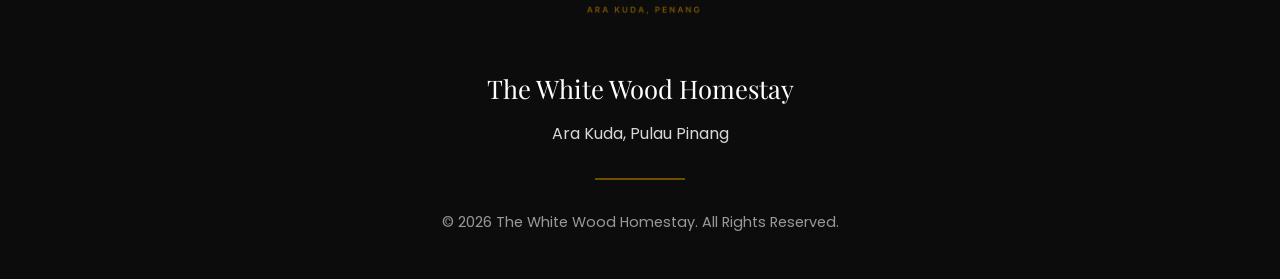
==== commit 0e84a7e5: "Update index.html" ====
--- a/index.html
+++ b/index.html
@@ -13,7 +13,7 @@
     <title>The White Wood Homestay | Ara Kuda, Penang</title>
 
     <meta name="description"
-        content="Experience a peaceful and comfortable stay at The White Wood Homestay, Ara Kuda, Penang. Perfect for families, business trips and relaxing getaways.">
+        content="Samada pulang beraya atau kenduri saudara, The White Wood Homestay tersedia untuk memenuhi keperluan anda. Terletak di Ara Kuda, Penang, kami menyediakan penginapan yang selesa sepanjang penginapan anda di sini.">
 
     <meta name="keywords"
         content="The White Wood, Homestay Penang, Ara Kuda Homestay, Penang Airbnb, Homestay Malaysia">
@@ -358,8 +358,7 @@
 
             <p>
 
-                Carefully prepared amenities to make every stay
-                comfortable and memorable.
+                The White Wood Homestay memastikan kelengkapan yang selesa memenuhi keperluan anda 
 
             </p>
 
@@ -384,8 +383,7 @@
 
                 <p>
 
-                    Reliable internet connection throughout
-                    the entire homestay.
+                    WiFi yang laju sesuai untuk penggunaan kerja dan tengok Netflix
 
                 </p>
 
@@ -402,14 +400,13 @@
 
                 <h3>
 
-                    Free Parking
+                    Parking Disediakan
 
                 </h3>
 
                 <p>
 
-                    Spacious parking area suitable
-                    for multiple vehicles.
+                    Parking muat dua kereta di dalam porch
 
                 </p>
 
@@ -426,14 +423,13 @@
 
                 <h3>
 
-                    Comfortable Bedrooms
+                    Ruang Selesa
 
                 </h3>
 
                 <p>
 
-                    Air-conditioned rooms with
-                    quality bedding for better rest.
+                    Hampir semua ruang di The White Wood Homestay disejukkan dengan penyaman udara untuk keselesaan anda
 
                 </p>
 
@@ -457,7 +453,7 @@
                 <p>
 
                     Enjoy Netflix, YouTube
-                    and your favourite streaming apps.
+                    sepanjang menginap di sini.
 
                 </p>
 
@@ -474,14 +470,13 @@
 
                 <h3>
 
-                    Fully Equipped Kitchen
+                    Dapur Lengkap
 
                 </h3>
 
                 <p>
 
-                    Complete kitchen essentials
-                    for your convenience.
+                    Dapur lengkap dengan Peti Ais, Microwave, Air Fryer dan Kettle untuk kegunaan tetamu
 
                 </p>
 
@@ -504,8 +499,8 @@
 
                 <p>
 
-                    Ideal for family vacations,
-                    gatherings and business trips.
+                    Sesuai untuk percutian keluarga, pulang beraya
+                    dan urusan pekerjaan.
 
                 </p>
 
@@ -543,8 +538,8 @@
 
             <p>
 
-                Genuine experiences shared by guests
-                who stayed with us.
+                Pengalaman terbaik yang dikongsi oleh
+                tetamu kami.
 
             </p>
 
@@ -620,14 +615,15 @@
 
             <h2>
 
-                Conveniently Located
+                Lokasi Yang Strategik
 
             </h2>
 
             <p>
 
-                Located in Ara Kuda, Penang with easy access to
-                Bukit Mertajam, Butterworth and Kulim.
+                Terletak di Ara Kuda, Penang dengan easy access untuk ke
+                Bukit Mertajam, Butterworth and Kulim. 
+                The White Wood juga dikelilingi convenience store seperti 99 Speedmart, 7Eleven, Farmasi, Zus dan banyak lagi
 
             </p>
 
@@ -698,13 +694,13 @@
 
             <span class="section-heading__badge">
 
-                CONTACT US
+                HUBUNGI KAMI
 
             </span>
 
             <h2>
 
-                Ready For Your Stay?
+                Bersedia untuk tempahan?
 
             </h2>
 
@@ -950,4 +946,4 @@
 
 </body>
 
-</html>+</html>
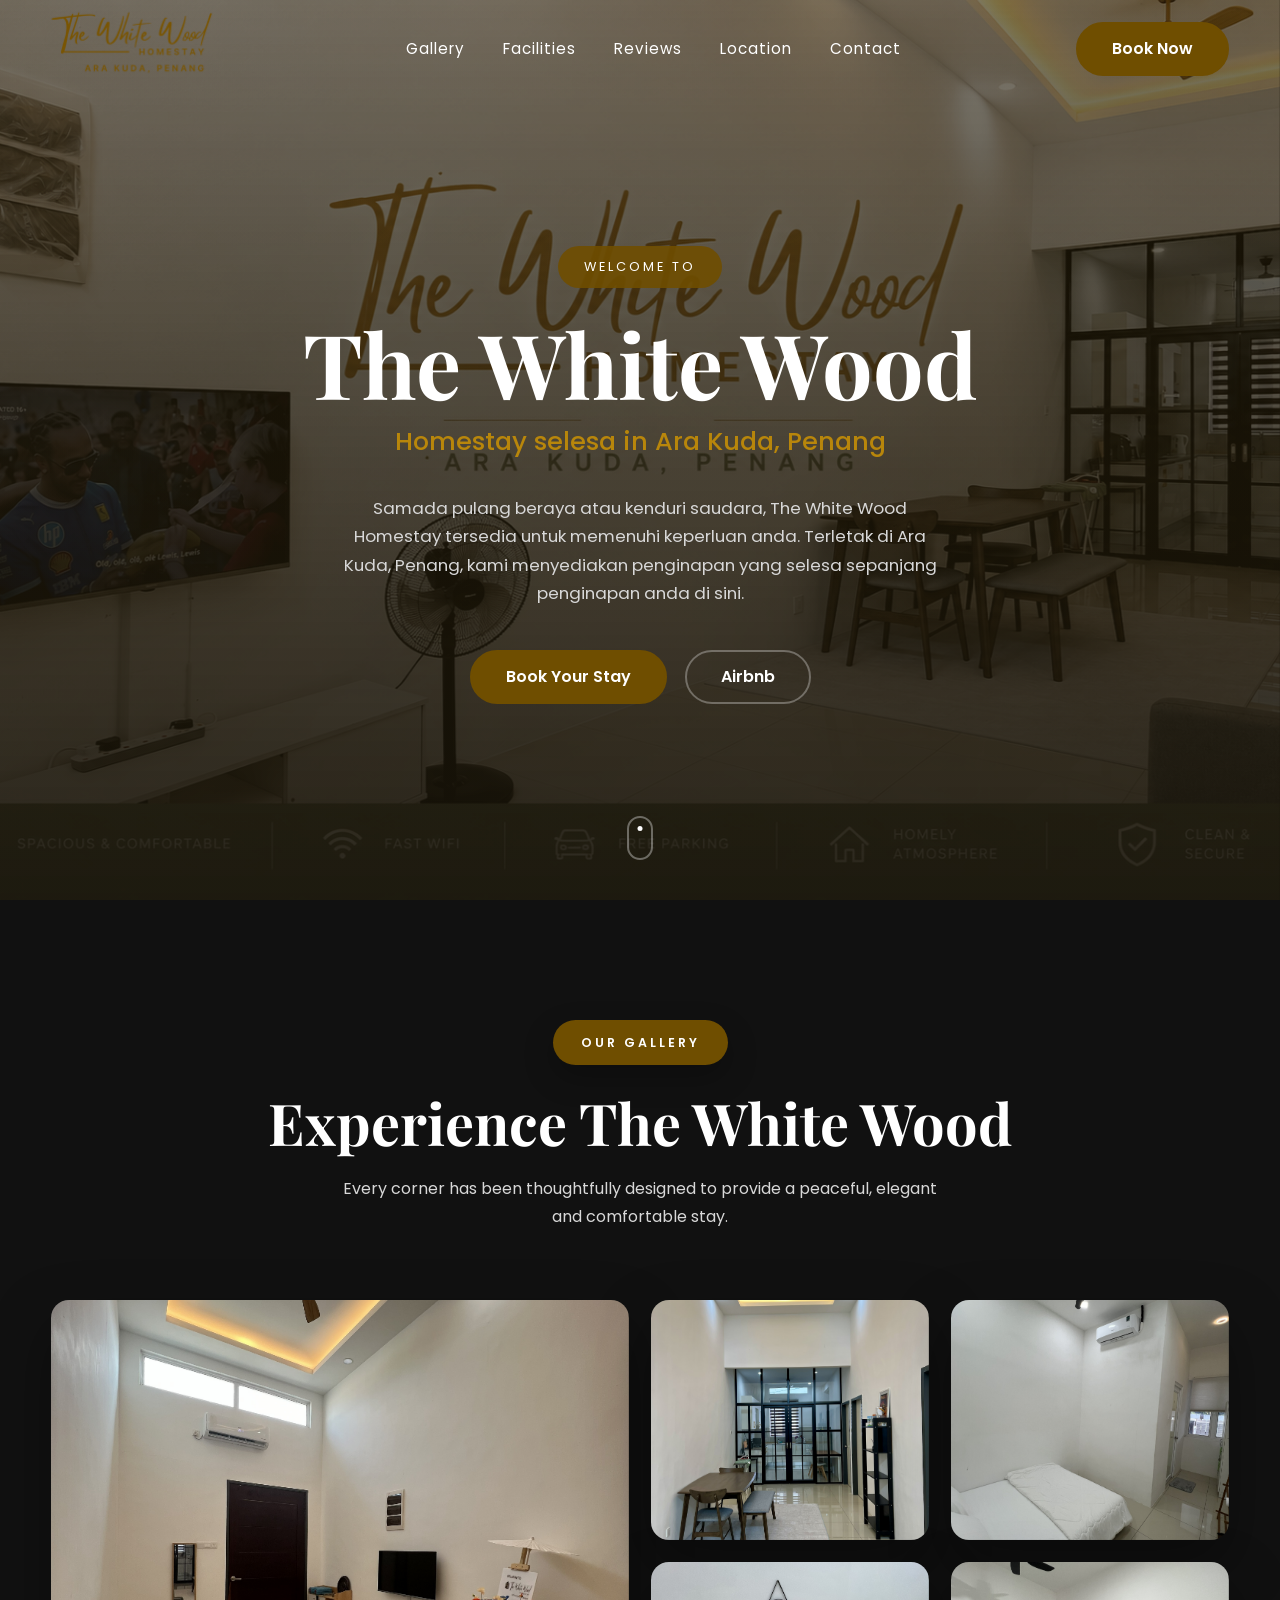
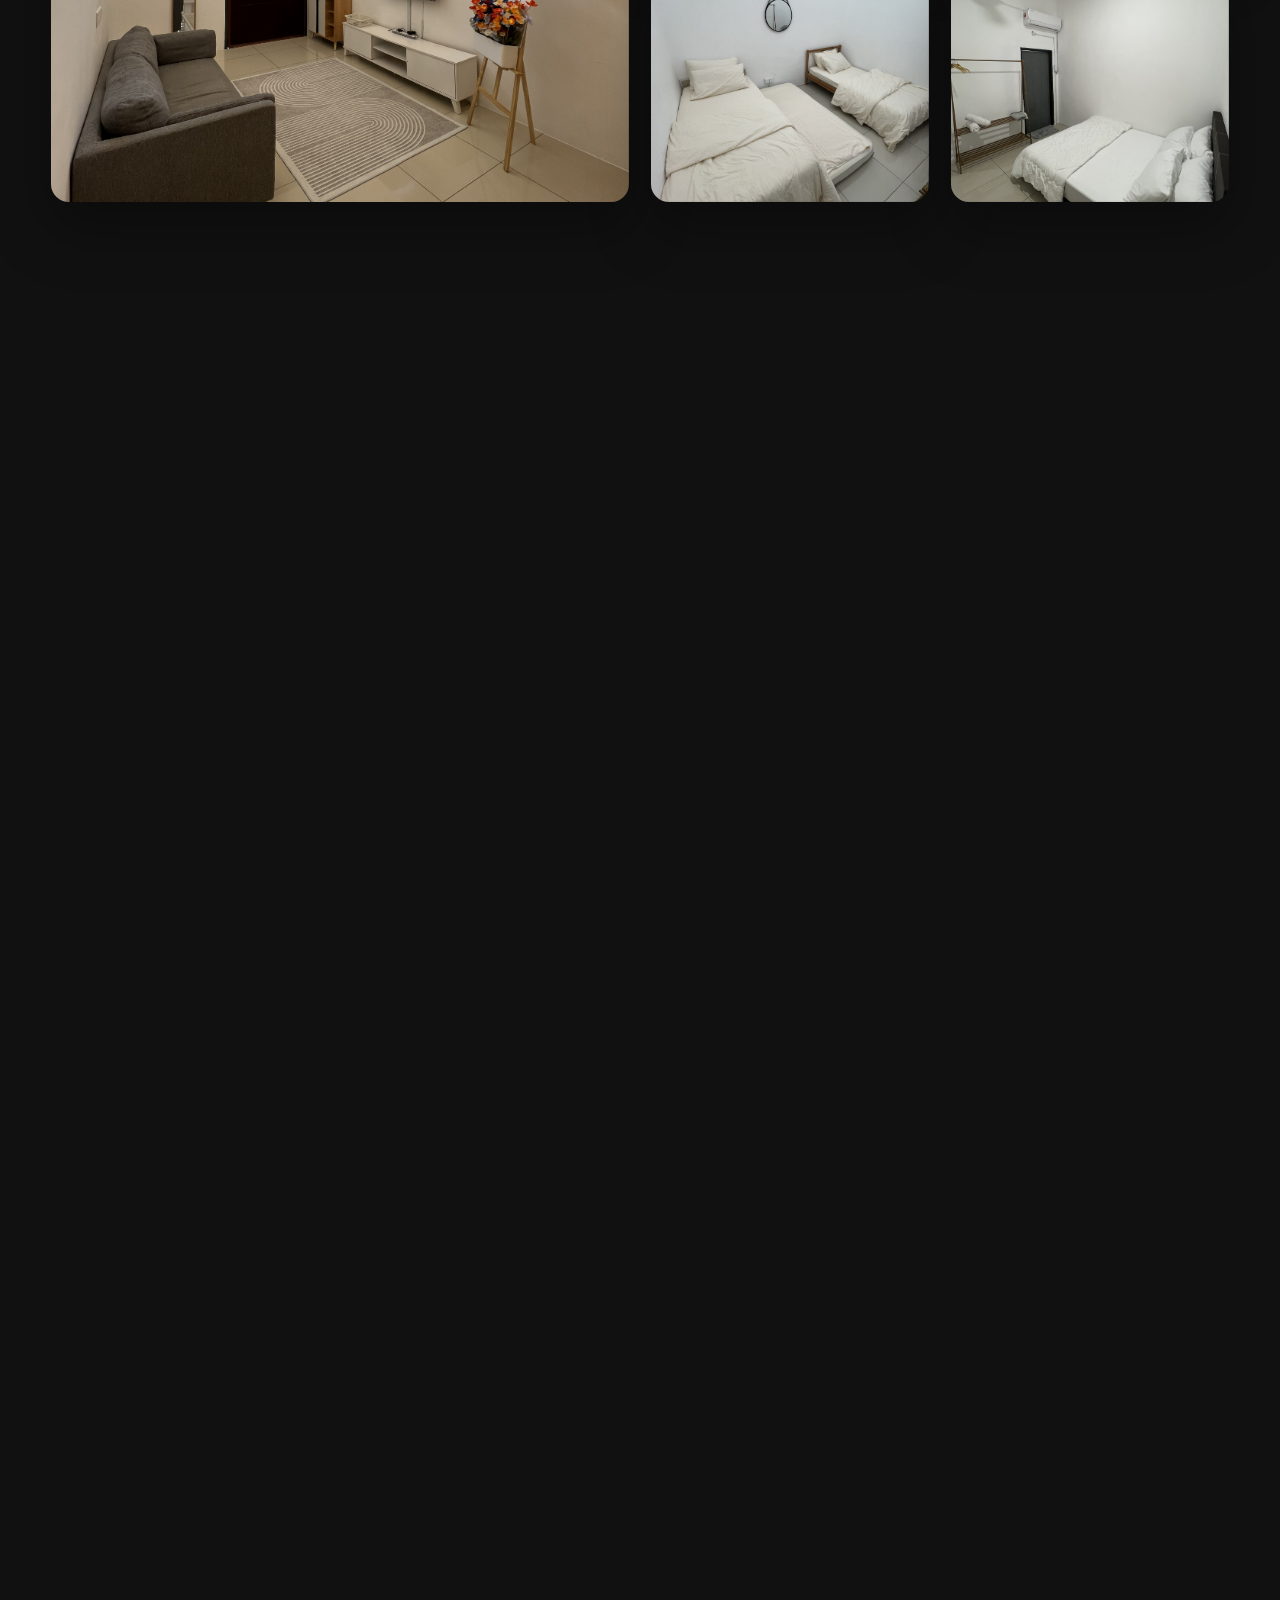
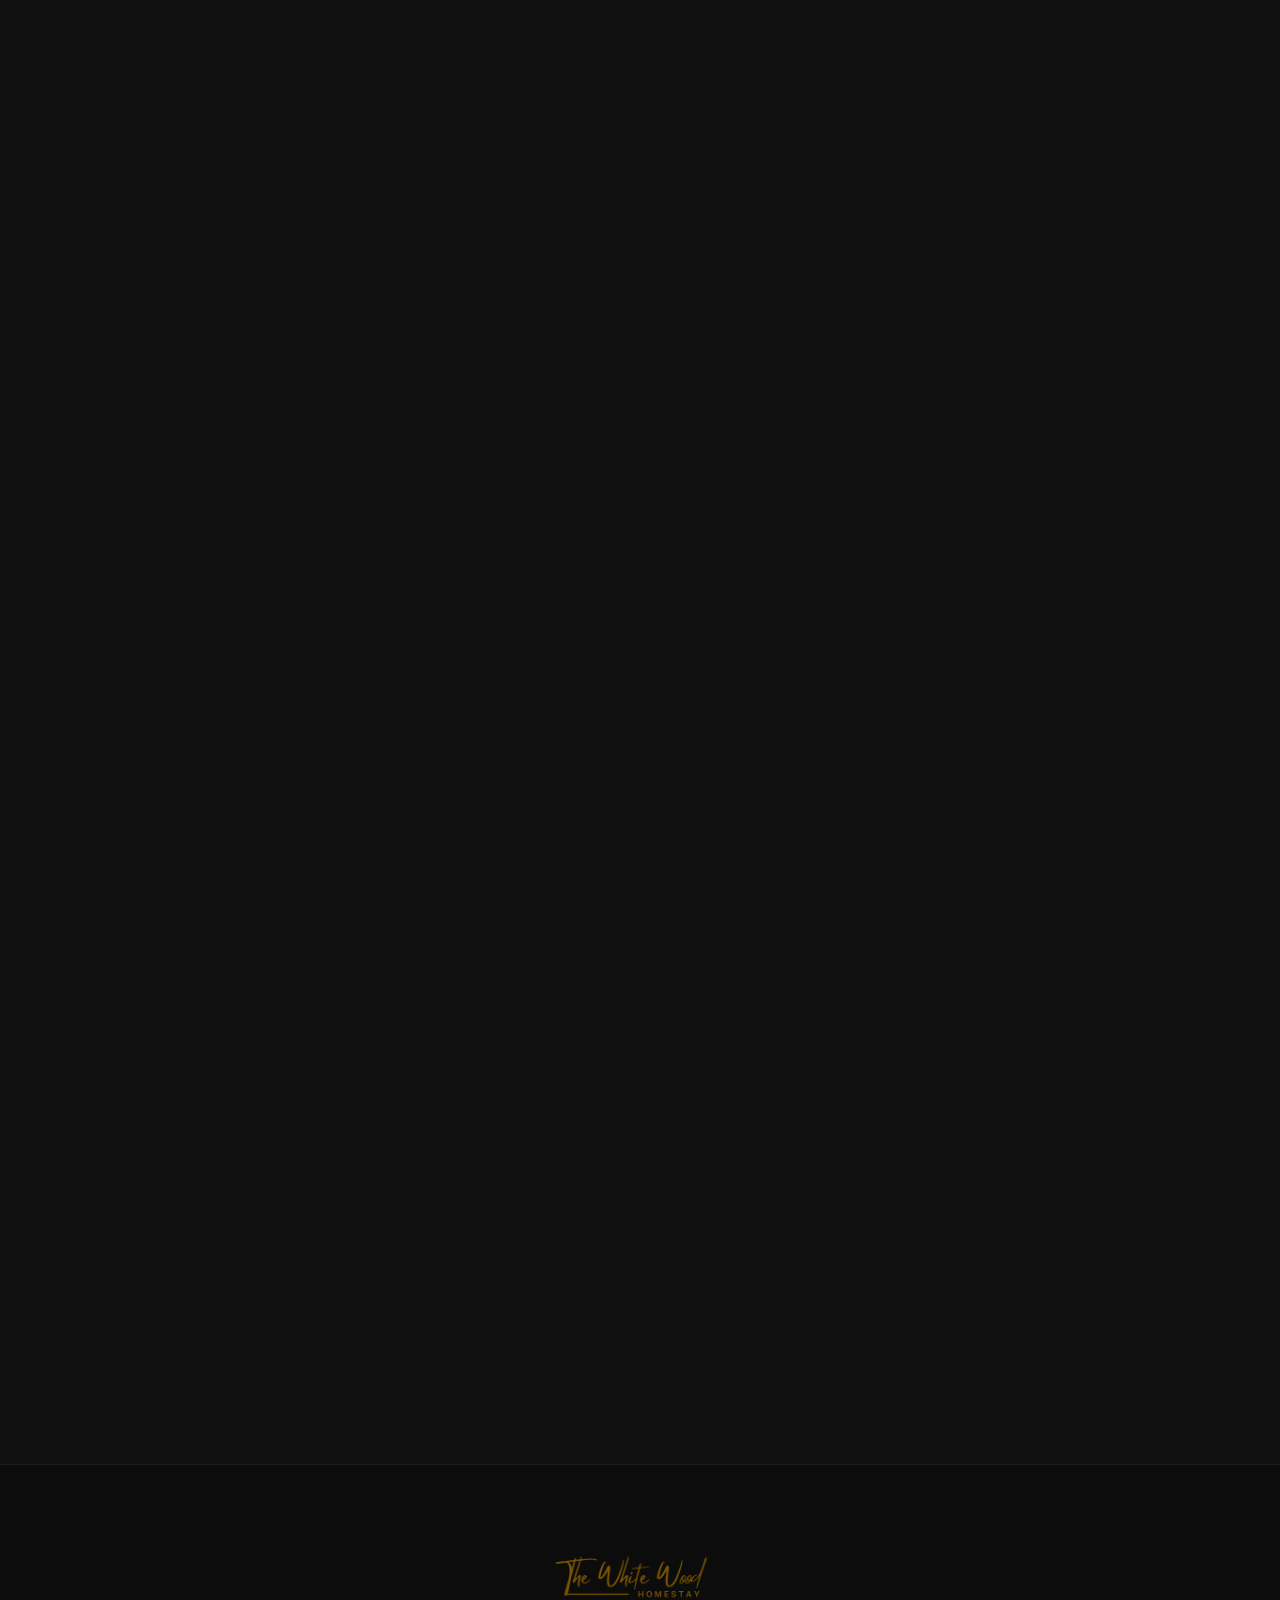
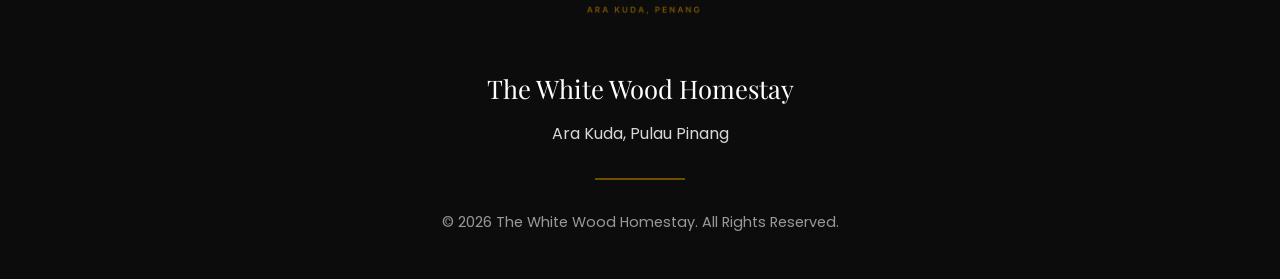
==== commit 2afb02a9: "Update index.html" ====
--- a/index.html
+++ b/index.html
@@ -198,10 +198,7 @@
 
             <p>
 
-                Experience a peaceful and comfortable stay in
-                Ara Kuda, Penang.
-                Designed for families, business travellers,
-                and memorable getaways.
+                Samada pulang beraya atau kenduri saudara, The White Wood Homestay tersedia untuk memenuhi keperluan anda. Terletak di Ara Kuda, Penang, kami menyediakan penginapan yang selesa sepanjang penginapan anda di sini.
 
             </p>
 
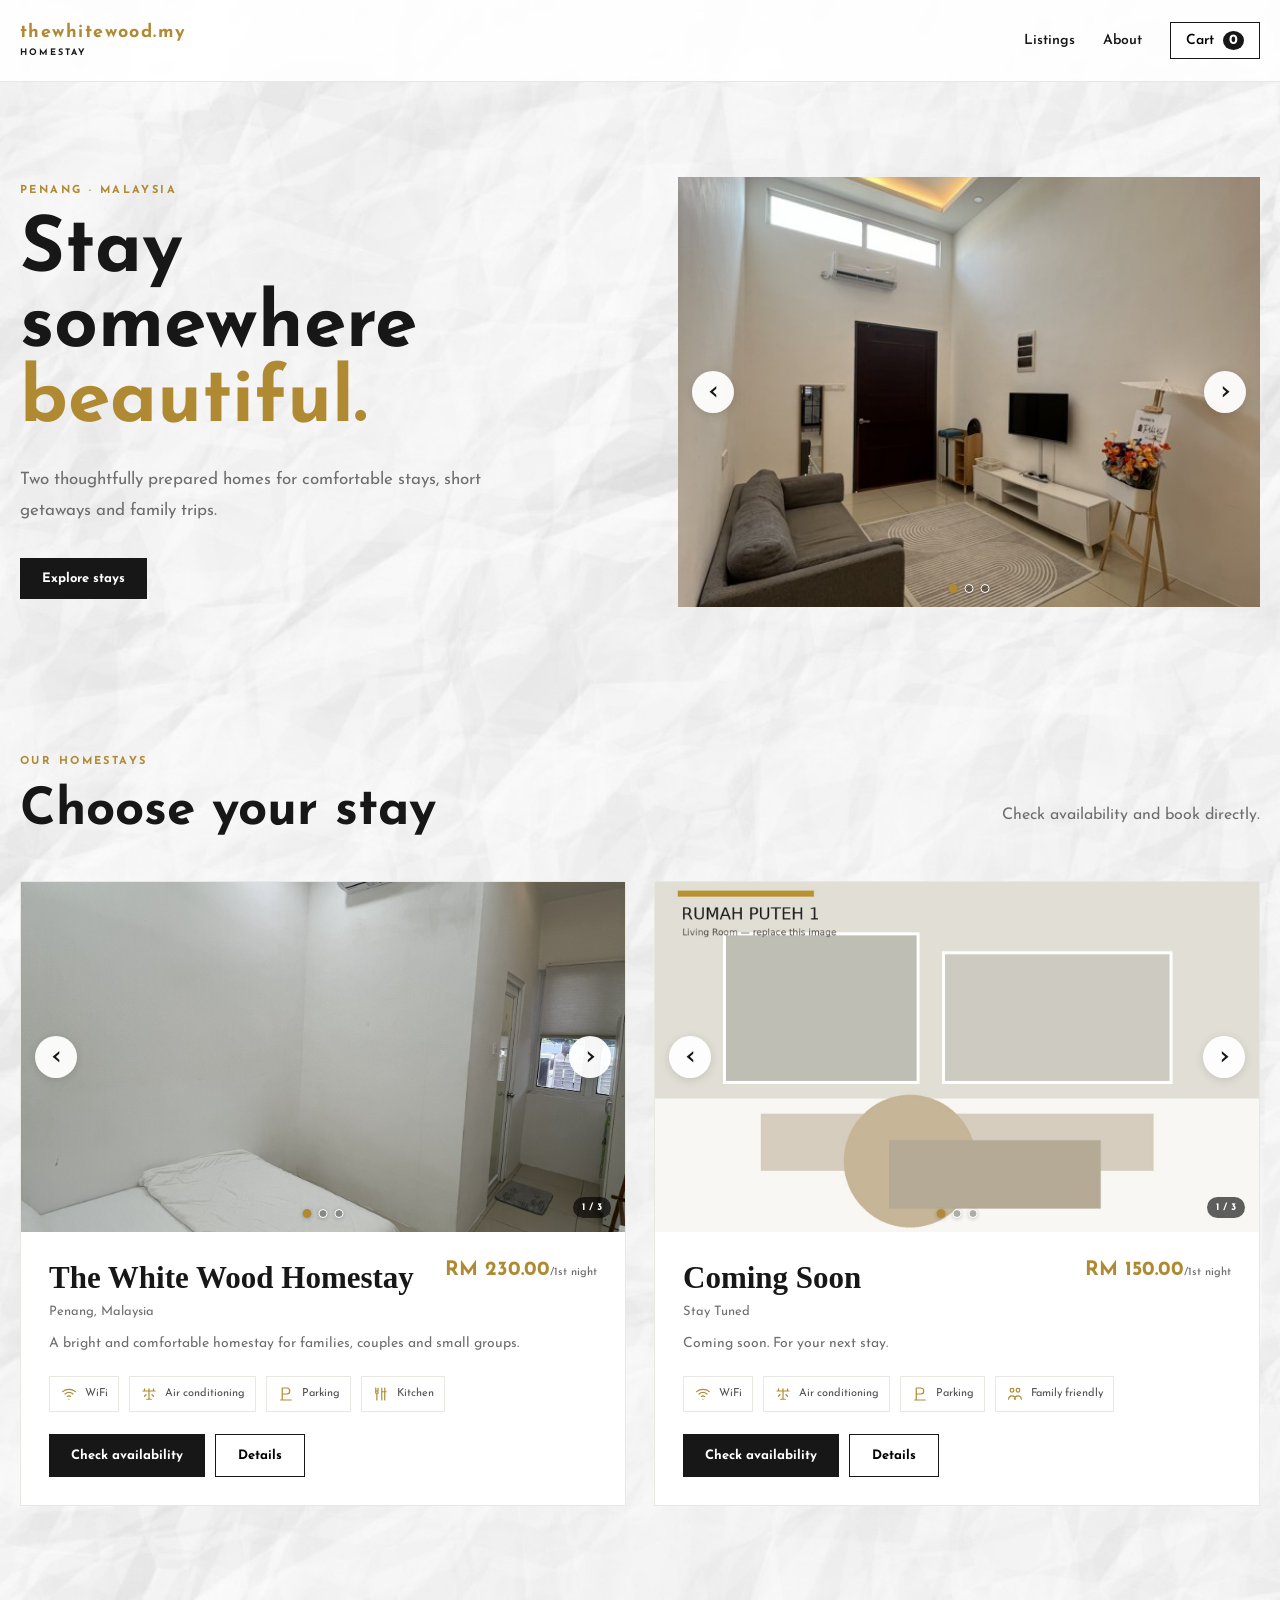
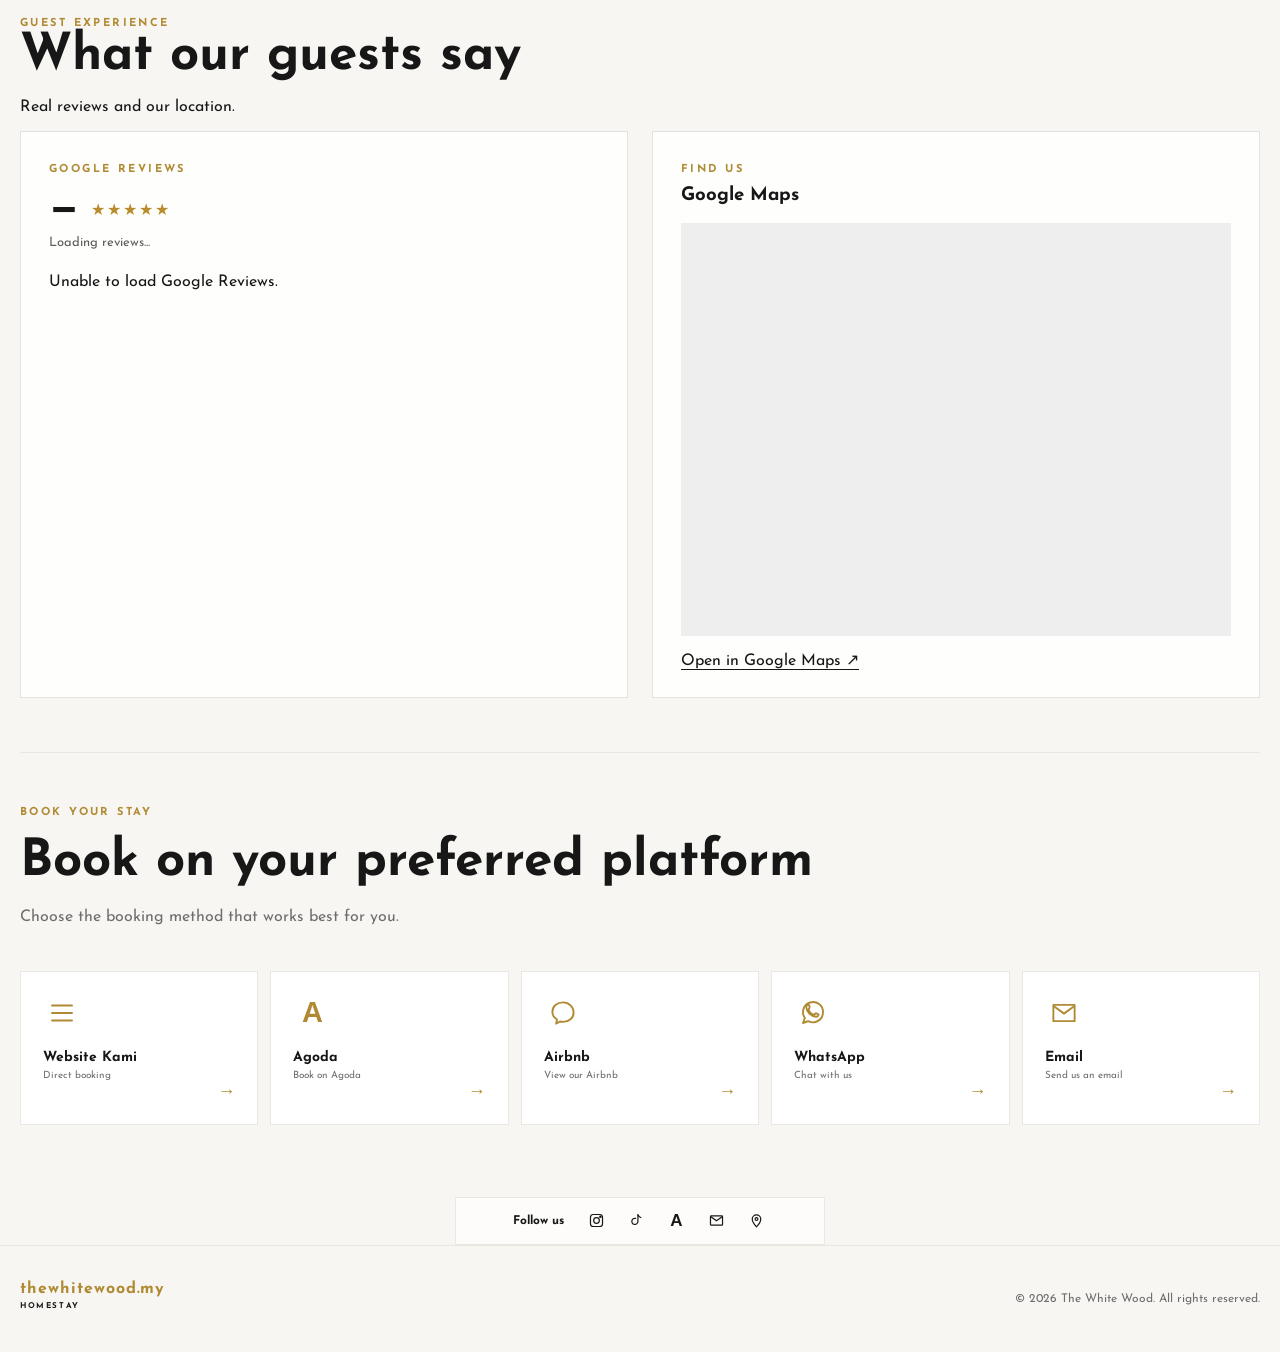
==== commit ba4a72a4: "Update website layout Update website layout, reviews, maps and social links" ====
--- a/index.html
+++ b/index.html
@@ -1,946 +1,244 @@
 <!DOCTYPE html>
 <html lang="en">
-
 <head>
-
-    <!-- ========================================
-        META
-    ========================================= -->
-
-    <meta charset="UTF-8">
-    <meta name="viewport" content="width=device-width, initial-scale=1.0">
-
-    <title>The White Wood Homestay | Ara Kuda, Penang</title>
-
-    <meta name="description"
-        content="Samada pulang beraya atau kenduri saudara, The White Wood Homestay tersedia untuk memenuhi keperluan anda. Terletak di Ara Kuda, Penang, kami menyediakan penginapan yang selesa sepanjang penginapan anda di sini.">
-
-    <meta name="keywords"
-        content="The White Wood, Homestay Penang, Ara Kuda Homestay, Penang Airbnb, Homestay Malaysia">
-
-    <meta name="author" content="The White Wood">
-
-    <meta name="theme-color" content="#6F4E00">
-
-    <!-- ========================================
-        OPEN GRAPH
-    ========================================= -->
-
-    <meta property="og:type" content="website">
-
-    <meta property="og:title"
-        content="The White Wood Homestay">
-
-    <meta property="og:description"
-        content="Nikmati penginapan selesa di Ara Kuda, Penang.">
-
-    <meta property="og:image"
-        content="assets/hero1.jpg">
-
-    <meta property="og:url"
-        content="https://thewhitewood.my">
-
-    <!-- ========================================
-        TWITTER
-    ========================================= -->
-
-    <meta name="twitter:card"
-        content="summary_large_image">
-
-    <meta name="twitter:title"
-        content="The White Wood Homestay">
-
-    <meta name="twitter:description"
-        content=" Homestay selesa in Ara Kuda, Penang.">
-
-    <meta name="twitter:image"
-        content="assets/hero1.jpg">
-
-    <!-- ========================================
-        FAVICON
-    ========================================= -->
-
-    <link rel="icon" href="assets/favicon.ico">
-    <link rel="icon" sizes="32x32" href="assets/favicon-32.png">
-    <link rel="icon" sizes="192x192" href="assets/favicon-192.png">
-    <link rel="apple-touch-icon" href="assets/apple-touch-icon.png">
-    <link rel="manifest" href="manifest.json">
-
-    <!-- ========================================
-        GOOGLE FONTS
-    ========================================= -->
-
-    <link rel="preconnect"
-        href="https://fonts.googleapis.com">
-
-    <link rel="preconnect"
-        href="https://fonts.gstatic.com"
-        crossorigin>
-
-    <link href="https://fonts.googleapis.com/css2?family=Playfair+Display:wght@600;700;800&family=Poppins:wght@300;400;500;600;700&display=swap"
-        rel="stylesheet">
-
-    <!-- ========================================
-        CSS
-    ========================================= -->
-
-    <link rel="stylesheet"
-        href="style.css">
-
-    <link rel="stylesheet" href="effects.css">
-    <link rel="stylesheet" href="review.css">
-
+  <meta charset="UTF-8">
+  <meta name="viewport" content="width=device-width, initial-scale=1.0">
+  <title>The White Wood | Homestays</title>
+  <link rel="preconnect" href="https://fonts.googleapis.com">
+<link rel="preconnect" href="https://fonts.gstatic.com" crossorigin>
+<link href="https://fonts.googleapis.com/css2?family=Josefin+Sans:wght@400;700&display=swap" rel="stylesheet">
+  <link rel="stylesheet" href="style.css">
 </head>
-
 <body>
-
-<!-- ========================================
-    BACKGROUND SLIDER
-======================================== -->
-
-<div class="hero-slider">
-
-    <div class="hero-slider__image active"
-        style="background-image:url('assets/hero1.jpg')">
-    </div>
-
-    <div class="hero-slider__image"
-        style="background-image:url('assets/hero2.jpg')">
-    </div>
-
-    <div class="hero-slider__image"
-        style="background-image:url('assets/hero3.jpg')">
-    </div>
-
-    <div class="hero-slider__overlay"></div>
-
+  <!-- EDIT SECTION: SCROLL PROGRESS METER -->
+  <div id="scroll-progress" aria-hidden="true"></div>
+<!-- =========================================================
+     EDIT SECTION: HEADER / LOGO / NAVIGATION
+     Change logo text, navigation links and cart button here.
+     ========================================================= -->
+<header class="site-header">
+  <a class="brand" href="#top"><span>thewhitewood.my</span><small>HOMESTAY</small></a>
+  <nav>
+    <a href="#listings">Listings</a>
+    <a href="#about">About</a>
+    <button class="cart-btn" onclick="openCart()">Cart <b id="cartCount">0</b></button>
+  </nav>
+</header>
+
+<main id="top">
+<!-- =========================================================
+     EDIT SECTION: HERO
+     Change headline, intro text and hero gallery images here.
+     ========================================================= -->
+  <section class="hero">
+    <div class="hero-copy">
+      <p class="eyebrow">PENANG · MALAYSIA</p>
+      <h1>Stay somewhere<br><em>beautiful.</em></h1>
+      <p class="hero-text">Two thoughtfully prepared homes for comfortable stays, short getaways and family trips.</p>
+      <a class="gold-btn" href="#listings">Explore stays</a>
+    </div>
+    <div class="gallery hero-gallery" data-gallery="hero">
+    <div class="gallery-track">
+      <div class="gallery-slide image-placeholder"><img src="assets/images/hero/hero1.jpg" alt="The White Wood hero 1"></div>
+      <div class="gallery-slide image-placeholder"><img src="assets/images/hero/hero2.jpg" alt="The White Wood hero 2"></div>
+      <div class="gallery-slide image-placeholder"><img src="assets/images/hero/hero3.jpg" alt="The White Wood hero 3"></div>
+    </div>
+    <button class="gallery-prev" aria-label="Previous image">‹</button>
+    <button class="gallery-next" aria-label="Next image">›</button>
+    <div class="gallery-dots"></div>
+  </div>
+  </section>
+
+  <!-- =========================================================
+     EDIT SECTION: HOMESTAY LISTINGS
+     Listing names, prices, descriptions, amenities and gallery
+     data are controlled mainly from script.js.
+     ========================================================= -->
+  <section id="listings" class="section">
+    <div class="section-head">
+      <div>
+        <p class="eyebrow">OUR HOMESTAYS</p>
+        <h2>Choose your stay</h2>
+      </div>
+      <p class="section-note">Check availability and book directly.</p>
+    </div>
+    <div id="listingGrid" class="listing-grid"></div>
+  </section>
+
+  <!-- =========================================================
+     EDIT SECTION: GOOGLE REVIEWS + GOOGLE MAPS
+     Replace the mock review and map with real Google content later.
+     ========================================================= -->
+  <!-- ========================================
+     EDIT SECTION: GOOGLE REVIEWS + GOOGLE MAPS
+     ======================================== -->
+<section class="section reviews-map-section" id="reviews">
+  <div class="section-heading">
+    <div>
+      <span class="eyebrow">GUEST EXPERIENCE</span>
+      <h2>What our guests say</h2>
+    </div>
+    <p>Real reviews and our location.</p>
+  </div>
+
+  <div class="reviews-map-grid">
+    <!-- GOOGLE REVIEWS -->
+    <div class="google-reviews-panel">
+      <div class="google-reviews-header">
+        <div>
+          <span class="eyebrow">GOOGLE REVIEWS</span>
+          <div class="google-rating-row">
+            <strong id="googleRating">—</strong>
+            <span class="google-stars">★★★★★</span>
+          </div>
+          <span id="googleReviewCount">Loading reviews...</span>
+        </div>
+      </div>
+      <div id="reviewContainer" class="review-container">
+        <div class="review-loading">Loading Google Reviews...</div>
+      </div>
+    </div>
+
+    <!-- GOOGLE MAPS -->
+    <div class="google-map-panel">
+      <div class="google-map-header">
+        <span class="eyebrow">FIND US</span>
+        <h3>Google Maps</h3>
+      </div>
+      <div class="google-map-frame">
+        <iframe
+          title="The White Wood Homestay on Google Maps"
+          src="https://www.google.com/maps?q=The%20White%20Wood%20Homestay%20Penang%20Malaysia&output=embed"
+          loading="lazy"
+          referrerpolicy="no-referrer-when-downgrade"
+          allowfullscreen>
+        </iframe>
+      </div>
+      <a
+        class="map-open-link"
+        href="https://www.google.com/maps/search/?api=1&query=The%20White%20Wood%20Homestay%20Penang%20Malaysia"
+        target="_blank"
+        rel="noopener">
+        Open in Google Maps ↗
+      </a>
+    </div>
+  </div>
+</section>
+
+<!-- =========================================================
+     EDIT SECTION: BOOKING PLATFORMS
+     Add your real Website / Agoda / Airbnb / WhatsApp / Email links.
+     ========================================================= -->
+<section class="platform-section section">
+  <div class="trust-head">
+    <p class="eyebrow">BOOK YOUR STAY</p>
+    <h2>Book on your preferred platform</h2>
+    <p class="platform-intro">Choose the booking method that works best for you.</p>
+  </div>
+  <div class="platform-grid">
+    <a class="platform-card" href="#" onclick="return false;">
+      <span class="platform-icon">
+        <svg viewBox="0 0 24 24" aria-hidden="true"><path d="M4 6h16M4 12h16M4 18h16"/></svg>
+      </span>
+      <span><strong>Website Kami</strong><small>Direct booking</small></span>
+      <span class="platform-arrow">→</span>
+    </a>
+    <a class="platform-card" href="#" onclick="return false;">
+      <span class="platform-icon agoda-icon">A</span>
+      <span><strong>Agoda</strong><small>Book on Agoda</small></span>
+      <span class="platform-arrow">→</span>
+    </a>
+    <a class="platform-card" href="#" onclick="return false;">
+      <span class="platform-icon">
+        <svg viewBox="0 0 24 24" aria-hidden="true"><path d="M12 3.5c-4.7 0-8.5 3-8.5 7.5 0 2.6 1.4 4.8 3.7 6.2l-.7 3.3 3.1-1.7c.8.2 1.6.3 2.4.3 4.7 0 8.5-3 8.5-7.5S16.7 3.5 12 3.5Z"/></svg>
+      </span>
+      <span><strong>Airbnb</strong><small>View our Airbnb</small></span>
+      <span class="platform-arrow">→</span>
+    </a>
+    <a class="platform-card" href="#" onclick="return false;">
+      <span class="platform-icon">
+        <svg viewBox="0 0 24 24" aria-hidden="true"><path d="M20 11.5a8 8 0 0 1-11.8 7L4 20l1.5-4.1A8 8 0 1 1 20 11.5Z"/><path d="M8.5 9.2c.3 2 2.3 4 4.3 4.3l1.1-1.1c.2-.2.5-.3.8-.1l1.4.6c.3.1.4.4.3.7-.3 1-1 1.5-2 1.4-4.2-.4-7.4-3.6-7.8-7.8-.1-1 .4-1.7 1.4-2 .3-.1.6 0 .7.3l.6 1.4c.1.3.1.6-.1.8L8.5 9.2Z"/></svg>
+      </span>
+      <span><strong>WhatsApp</strong><small>Chat with us</small></span>
+      <span class="platform-arrow">→</span>
+    </a>
+    <a class="platform-card" href="#" onclick="return false;">
+      <span class="platform-icon">
+        <svg viewBox="0 0 24 24" aria-hidden="true"><path d="M3.5 5.5h17v13h-17z"/><path d="m4.5 7 7.5 5.5L19.5 7"/></svg>
+      </span>
+      <span><strong>Email</strong><small>Send us an email</small></span>
+      <span class="platform-arrow">→</span>
+    </a>
+  </div>
+</section>
+
+<!-- =========================================================
+     EDIT SECTION: SOCIAL MEDIA / QUICK LINKS
+     Change ONLY the href values below when you want to update links.
+     These are intentionally kept separate for easy future editing.
+     ========================================================= -->
+<section class="social-links-section">
+  <div class="social-links-box">
+    <span class="social-links-label">Follow us</span>
+
+    <!-- EDIT LINK: INSTAGRAM -->
+    <a class="social-link" href="#" target="_blank" rel="noopener" aria-label="Instagram" title="Instagram">
+      <svg viewBox="0 0 24 24" aria-hidden="true">
+        <rect x="3.5" y="3.5" width="17" height="17" rx="4"/>
+        <circle cx="12" cy="12" r="4"/>
+        <circle cx="17.5" cy="6.7" r="1"/>
+      </svg>
+    </a>
+
+    <!-- EDIT LINK: TIKTOK -->
+    <a class="social-link" href="#" target="_blank" rel="noopener" aria-label="TikTok" title="TikTok">
+      <svg viewBox="0 0 24 24" aria-hidden="true">
+        <path d="M14 4v9.2a4.3 4.3 0 1 1-3.2-4.1"/>
+        <path d="M14 4c.8 2.1 2.1 3.4 4.2 3.8"/>
+      </svg>
+    </a>
+
+    <!-- EDIT LINK: AIRBNB -->
+    <a class="social-link social-link-text" href="#" target="_blank" rel="noopener" aria-label="Airbnb" title="Airbnb">A</a>
+
+    <!-- EDIT LINK: EMAIL -->
+    <a class="social-link" href="mailto:admin@thewhitewood.my" aria-label="Email" title="Email">
+      <svg viewBox="0 0 24 24" aria-hidden="true">
+        <rect x="3.5" y="5.5" width="17" height="13" rx="1"/>
+        <path d="m4.5 7 7.5 5.5L19.5 7"/>
+      </svg>
+    </a>
+
+    <!-- EDIT LINK: GOOGLE MAPS -->
+    <a class="social-link" href="https://www.google.com/maps/search/?api=1&query=The%20White%20Wood%20Homestay%20Penang%20Malaysia" target="_blank" rel="noopener" aria-label="Google Maps" title="Google Maps">
+      <svg viewBox="0 0 24 24" aria-hidden="true">
+        <path d="M12 21s6-6.2 6-11A6 6 0 0 0 6 10c0 4.8 6 11 6 11Z"/>
+        <circle cx="12" cy="10" r="2"/>
+      </svg>
+    </a>
+  </div>
+</section>
+
+</main>
+
+<!-- =========================================================
+     EDIT SECTION: FOOTER
+     Change copyright text or footer branding here.
+     ========================================================= -->
+<footer>
+  <div class="footer-brand"><strong>thewhitewood.my</strong><span>HOMESTAY</span></div>
+  <p>© 2026 The White Wood. All rights reserved.</p>
+</footer>
+
+<div id="modal" class="modal hidden">
+  <div class="modal-card">
+    <button class="close" onclick="closeModal()">×</button>
+    <div id="modalContent"></div>
+  </div>
 </div>
 
-<!-- ========================================
-    HEADER
-======================================== -->
-
-<header class="header">
-
-    <div class="container">
-
-        <a href="#hero"
-            class="logo">
-
-            <img src="assets/logo.png"
-                alt="The White Wood">
-
-        </a>
-
-        <nav class="navigation">
-
-            <a href="#gallery">Gallery</a>
-
-            <a href="#facilities">Facilities</a>
-
-            <a href="#reviews">Reviews</a>
-
-            <a href="#location">Location</a>
-
-            <a href="#contact">Contact</a>
-
-        </nav>
-
-        <a href="#"
-            id="headerWhatsapp"
-            class="button button--gold">
-
-            Book Now
-
-        </a>
-
-        <button class="mobile-menu">
-
-            <span></span>
-            <span></span>
-            <span></span>
-
-        </button>
-
-    </div>
-
-</header>
-
-<!-- ========================================
-    HERO
-======================================== -->
-
-<section
-    id="hero"
-    class="hero">
-
-    <div class="container">
-
-        <div class="hero__content">
-
-            <span class="hero__badge">
-
-                WELCOME TO
-
-            </span>
-
-            <h1>
-
-                The White Wood
-
-            </h1>
-
-            <h2>
-
-                Homestay selesa in Ara Kuda, Penang
-
-            </h2>
-
-            <p>
-
-                Samada pulang beraya atau kenduri saudara, The White Wood Homestay tersedia untuk memenuhi keperluan anda. Terletak di Ara Kuda, Penang, kami menyediakan penginapan yang selesa sepanjang penginapan anda di sini.
-
-            </p>
-
-            <div class="hero__buttons">
-
-                <a href="#"
-                    id="heroWhatsapp"
-                    class="button button--gold">
-
-                    Book Your Stay
-
-                </a>
-
-                <a href="#"
-                    id="heroAirbnb"
-                    class="button button--outline">
-
-                    Airbnb
-
-                </a>
-
-            </div>
-
-        </div>
-
-    </div>
-
-    <div class="scroll-indicator">
-
-        <span></span>
-
-    </div>
-
-</section>
-
-<!-- ========================================
-    MAIN CONTENT
-======================================== -->
-
-<main>
-
-<!-- ========================================
-    GALLERY
-======================================== -->
-
-<section
-    id="gallery"
-    class="gallery section">
-
-    <div class="container">
-
-        <div class="section-heading">
-
-            <span class="section-heading__badge">
-
-                OUR GALLERY
-
-            </span>
-
-            <h2>
-
-                Experience The White Wood
-
-            </h2>
-
-            <p>
-
-                Every corner has been thoughtfully designed to
-                provide a peaceful, elegant and comfortable stay.
-
-            </p>
-
-        </div>
-
-        <div class="gallery-grid">
-
-            <a href="gallery/gallery1.jpg"
-                class="gallery-card gallery-card--large">
-
-                <img src="gallery/gallery1.jpg"
-                    alt="The White Wood">
-
-            </a>
-
-            <a href="gallery/gallery2.jpg"
-                class="gallery-card">
-
-                <img src="gallery/gallery2.jpg"
-                    alt="Living Area">
-
-            </a>
-
-            <a href="gallery/gallery3.jpg"
-                class="gallery-card">
-
-                <img src="gallery/gallery3.jpg"
-                    alt="Bedroom">
-
-            </a>
-
-            <a href="gallery/gallery4.jpg"
-                class="gallery-card">
-
-                <img src="gallery/gallery4.jpg"
-                    alt="Kitchen">
-
-            </a>
-
-            <a href="gallery/gallery5.jpg"
-                class="gallery-card">
-
-                <img src="gallery/gallery5.jpg"
-                    alt="Dining Area">
-
-            </a>
-
-            <a href="gallery/gallery6.jpg"
-                class="gallery-card">
-
-                <img src="gallery/gallery6.jpg"
-                    alt="Exterior">
-
-            </a>
-
-        </div>
-
-    </div>
-
-</section>
-
-<!-- ========================================
-    FACILITIES
-======================================== -->
-
-<section
-    id="facilities"
-    class="facilities section">
-
-    <div class="container">
-
-        <div class="section-heading">
-
-            <span class="section-heading__badge">
-
-                WHY CHOOSE US
-
-            </span>
-
-            <h2>
-
-                Everything You Need
-
-            </h2>
-
-            <p>
-
-                The White Wood Homestay memastikan kelengkapan yang selesa memenuhi keperluan anda 
-
-            </p>
-
-        </div>
-
-        <div class="facility-grid">
-
-            <article class="facility-card">
-
-                <div class="facility-card__icon">
-
-                    <img src="icons/wifi.svg"
-                        alt="WiFi">
-
-                </div>
-
-                <h3>
-
-                    High Speed WiFi
-
-                </h3>
-
-                <p>
-
-                    WiFi yang laju sesuai untuk penggunaan kerja dan tengok Netflix
-
-                </p>
-
-            </article>
-
-            <article class="facility-card">
-
-                <div class="facility-card__icon">
-
-                    <img src="icons/parking.svg"
-                        alt="Parking">
-
-                </div>
-
-                <h3>
-
-                    Parking Disediakan
-
-                </h3>
-
-                <p>
-
-                    Parking muat dua kereta di dalam porch
-
-                </p>
-
-            </article>
-
-            <article class="facility-card">
-
-                <div class="facility-card__icon">
-
-                    <img src="icons/bedroom.svg"
-                        alt="Bedroom">
-
-                </div>
-
-                <h3>
-
-                    Ruang Selesa
-
-                </h3>
-
-                <p>
-
-                    Hampir semua ruang di The White Wood Homestay disejukkan dengan penyaman udara untuk keselesaan anda
-
-                </p>
-
-            </article>
-
-            <article class="facility-card">
-
-                <div class="facility-card__icon">
-
-                    <img src="icons/tv.svg"
-                        alt="Smart TV">
-
-                </div>
-
-                <h3>
-
-                    Smart Entertainment
-
-                </h3>
-
-                <p>
-
-                    Enjoy Netflix, YouTube
-                    sepanjang menginap di sini.
-
-                </p>
-
-            </article>
-
-            <article class="facility-card">
-
-                <div class="facility-card__icon">
-
-                    <img src="icons/kitchen.svg"
-                        alt="Kitchen">
-
-                </div>
-
-                <h3>
-
-                    Dapur Lengkap
-
-                </h3>
-
-                <p>
-
-                    Dapur lengkap dengan Peti Ais, Microwave, Air Fryer dan Kettle untuk kegunaan tetamu
-
-                </p>
-
-            </article>
-
-            <article class="facility-card">
-
-                <div class="facility-card__icon">
-
-                    <img src="icons/family.svg"
-                        alt="Family">
-
-                </div>
-
-                <h3>
-
-                    Family Friendly
-
-                </h3>
-
-                <p>
-
-                    Sesuai untuk percutian keluarga, pulang beraya
-                    dan urusan pekerjaan.
-
-                </p>
-
-            </article>
-
-        </div>
-
-    </div>
-
-</section>
-
-<!-- ========================================
-    GOOGLE REVIEWS
-======================================== -->
-
-<section
-    id="reviews"
-    class="reviews section">
-
-    <div class="container">
-
-        <div class="section-heading">
-
-            <span class="section-heading__badge">
-
-                GUEST REVIEWS
-
-            </span>
-
-            <h2>
-
-                Loved By Our Guests
-
-            </h2>
-
-            <p>
-
-                Pengalaman terbaik yang dikongsi oleh
-                tetamu kami.
-
-            </p>
-
-        </div>
-
-        <div class="review-summary">
-
-            <div class="review-summary__score">
-
-                <h3>
-
-                    ★★★★★
-
-                </h3>
-
-                <strong id="googleRating">
-
-                    Loading...
-
-                </strong>
-
-                <span id="googleReviewCount">
-
-                    Loading...
-
-                </span>
-
-            </div>
-
-            <a href="#"
-                id="googleReviewButton"
-                class="button button--gold">
-
-                View Google Reviews
-
-            </a>
-
-        </div>
-
-        <div
-            class="review-slider"
-            id="reviewContainer">
-
-            <!--
-                Google Reviews
-                will be injected
-                by JavaScript
-            -->
-
-        </div>
-
-    </div>
-
-</section>
-
-<!-- ========================================
-    LOCATION
-======================================== -->
-
-<section
-    id="location"
-    class="location section">
-
-    <div class="container">
-
-        <div class="section-heading">
-
-            <span class="section-heading__badge">
-
-                FIND US
-
-            </span>
-
-            <h2>
-
-                Lokasi Yang Strategik
-
-            </h2>
-
-            <p>
-
-                Terletak di Ara Kuda, Penang dengan easy access untuk ke
-                Bukit Mertajam, Butterworth and Kulim. 
-                The White Wood juga dikelilingi convenience store seperti 99 Speedmart, 7Eleven, Farmasi, Zus dan banyak lagi
-
-            </p>
-
-        </div>
-
-        <div class="location-wrapper">
-
-            <div class="location-map">
-
-                <iframe
-                    id="googleMap"
-                    src=""
-                    loading="lazy"
-                    allowfullscreen
-                    referrerpolicy="no-referrer-when-downgrade">
-                </iframe>
-
-            </div>
-
-            <div class="location-card">
-
-                <h3>
-
-                    The White Wood Homestay
-
-                </h3>
-
-                <p>
-
-                    Ara Kuda<br>
-                    Pulau Pinang<br><br>
-
-                    Peaceful neighbourhood.<br>
-                    Suitable for families,
-                    business travellers
-                    and short getaways.
-
-                </p>
-
-                <a
-                    href="#"
-                    id="mapsButton"
-                    class="button button--gold">
-
-                    Open Google Maps
-
-                </a>
-
-            </div>
-
-        </div>
-
-    </div>
-
-</section>
-
-<!-- ========================================
-    CONTACT
-======================================== -->
-
-<section
-    id="contact"
-    class="contact section">
-
-    <div class="container">
-
-        <div class="section-heading">
-
-            <span class="section-heading__badge">
-
-                HUBUNGI KAMI
-
-            </span>
-
-            <h2>
-
-                Bersedia untuk tempahan?
-
-            </h2>
-
-            <p>
-
-                Book directly with us or reach us
-                through your preferred platform.
-
-            </p>
-
-        </div>
-
-        <div class="contact-grid">
-
-            <a
-                id="contactWhatsapp"
-                href="#"
-                class="contact-card">
-
-                <img
-                    src="icons/whatsapp.svg"
-                    alt="WhatsApp">
-
-                <h3>
-
-                    WhatsApp
-
-                </h3>
-
-                <span>
-
-                    Instant Booking
-
-                </span>
-
-            </a>
-
-            <a
-                id="contactEmail"
-                href="#"
-                class="contact-card">
-
-                <img
-                    src="icons/email.svg"
-                    alt="Email">
-
-                <h3>
-
-                    Email
-
-                </h3>
-
-                <span>
-
-                    Send us a message
-
-                </span>
-
-            </a>
-
-            <a
-                id="contactAirbnb"
-                href="#"
-                class="contact-card">
-
-                <img
-                    src="icons/airbnb.svg"
-                    alt="Airbnb">
-
-                <h3>
-
-                    Airbnb
-
-                </h3>
-
-                <span>
-
-                    View Listing
-
-                </span>
-
-            </a>
-
-            <a
-                id="contactMaps"
-                href="#"
-                class="contact-card">
-
-                <img
-                    src="icons/maps.svg"
-                    alt="Google Maps">
-
-                <h3>
-
-                    Google Maps
-
-                </h3>
-
-                <span>
-
-                    Navigation
-
-                </span>
-
-            </a>
-
-        </div>
-
-        <div class="social">
-
-            <a
-                id="instagramLink"
-                href="#"
-                aria-label="Instagram">
-
-                <img
-                    src="icons/instagram.svg"
-                    alt="Instagram">
-
-            </a>
-
-            <a
-                id="tiktokLink"
-                href="#"
-                aria-label="TikTok">
-
-                <img
-                    src="icons/tiktok.svg"
-                    alt="TikTok">
-
-            </a>
-
-            <a
-                id="airbnbLink"
-                href="#"
-                aria-label="Airbnb">
-
-                <img
-                    src="icons/airbnb.svg"
-                    alt="Airbnb">
-
-            </a>
-
-            <a
-                id="emailLink"
-                href="#"
-                aria-label="Email">
-
-                <img
-                    src="icons/email.svg"
-                    alt="Email">
-
-            </a>
-
-            <a
-                id="mapsLink"
-                href="#"
-                aria-label="Maps">
-
-                <img
-                    src="icons/maps.svg"
-                    alt="Google Maps">
-
-            </a>
-
-        </div>
-
-    </div>
-
-</section>
-
-</main>
-
-<!-- ========================================
-    FOOTER
-======================================== -->
-
-<footer class="footer">
-
-    <div class="container">
-
-        <img
-            src="assets/logo.png"
-            alt="The White Wood"
-            class="footer__logo">
-
-        <p class="footer__name">
-
-            The White Wood Homestay
-
-        </p>
-
-        <p class="footer__address">
-
-            Ara Kuda, Pulau Pinang
-
-        </p>
-
-        <div class="footer__divider"></div>
-
-        <p class="footer__copyright">
-
-            © 2026 The White Wood Homestay.
-            All Rights Reserved.
-
-        </p>
-
-    </div>
-
-</footer>
-
-<!-- ========================================
-    LIGHTBOX
-======================================== -->
-
-<div
-    class="lightbox"
-    id="lightbox">
-
-    <span
-        class="lightbox__close">
-
-        &times;
-
-    </span>
-
-    <img
-        id="lightboxImage"
-        src=""
-        alt="Gallery">
-
-</div>
-
-<!-- ========================================
-    JAVASCRIPT
-======================================== -->
-
-<script src="config.js"></script>
+<div id="toast" class="toast"></div>
 <script src="script.js"></script>
-<script src="google-review.js"></script>
-<script src="seo.js"></script>
-<script src="performance.js"></script>
-
+  <script src="google-review.js"></script>
 </body>
-
 </html>
--- a/style.css
+++ b/style.css
@@ -1,2109 +1,650 @@
-/*==================================================
-THE WHITE WOOD HOMESTAY
-STYLE.CSS
-PART 1
-LOCKED
-==================================================*/
-
-
-/*==================================================
-ROOT
-==================================================*/
-
-:root{
-
-    --white:#ffffff;
-
-    --gold:#B8860B;
-
-    --gold-dark:#6F4E00;
-
-    --background:#111111;
-
-    --card:#181818;
-
-    --text:#d8d8d8;
-
-    --border:rgba(255,255,255,.08);
-
-    --shadow:0 25px 60px rgba(0,0,0,.35);
-
-    --radius:18px;
-
-    --transition:.35s ease;
-
-    --container:1200px;
-
-}
-
-
-/*==================================================
-RESET
-==================================================*/
-
-*{
-
-    margin:0;
-
-    padding:0;
-
-    box-sizing:border-box;
-
-}
-
-html{
-
-    scroll-behavior:smooth;
-
-}
-
-body{
-
-    background:var(--background);
-
-    color:var(--white);
-
-    font-family:Poppins,sans-serif;
-
-    overflow-x:hidden;
-
-    line-height:1.7;
-
-}
-
-img{
-
-    display:block;
-
-    max-width:100%;
-
-}
-
-a{
-
-    text-decoration:none;
-
-    color:inherit;
-
-}
-
-button{
-
-    font-family:inherit;
-
-}
-
-
-/*==================================================
-SCROLLBAR
-==================================================*/
-
-::-webkit-scrollbar{
-
-    width:10px;
-
-}
-
-::-webkit-scrollbar-track{
-
-    background:#111;
-
-}
-
-::-webkit-scrollbar-thumb{
-
-    background:var(--gold-dark);
-
-    border-radius:20px;
-
-}
-
-::-webkit-scrollbar-thumb:hover{
-
-    background:var(--gold);
-
-}
-
-
-/*==================================================
-CONTAINER
-==================================================*/
-
-.container{
-
-    width:min(92%,var(--container));
-
-    margin:auto;
-
-    position:relative;
-
-    z-index:2;
-
-}
-
-
-/*==================================================
-BACKGROUND SLIDER
-==================================================*/
-
-.hero-slider{
-
-    position:fixed;
-
-    inset:0;
-
-    z-index:-2;
-
-    overflow:hidden;
-
-}
-
-.hero-slider__image{
-
-    position:absolute;
-
-    inset:0;
-
-    background-size:cover;
-
-    background-position:center;
-
-    opacity:0;
-
-    transform:scale(1.08);
-
-    transition:opacity 1.4s ease,
-               transform 8s linear;
-
-}
-
-.hero-slider__image.active{
-
-    opacity:1;
-
-    transform:scale(1);
-
-}
-
-.hero-slider__overlay{
-
-    position:absolute;
-
-    inset:0;
-
-    background:
-
-    linear-gradient(
-
-    rgba(10,10,10,.45),
-
-    rgba(10,10,10,.80)
-
-    ),
-
-    linear-gradient(
-
-    rgba(111,78,0,.25),
-
-    rgba(111,78,0,.55)
-
-    );
-
-}
-
-
-/*==================================================
-HEADER
-==================================================*/
-
-.header{
-
-    position:fixed;
-
-    top:0;
-
-    left:0;
-
-    width:100%;
-
-    z-index:999;
-
-    transition:var(--transition);
-
-}
-
-.header.scrolled{
-
-    background:rgba(12,12,12,.80);
-
-    backdrop-filter:blur(18px);
-
-    border-bottom:1px solid rgba(255,255,255,.08);
-
-}
-
-.header .container{
-
-    display:flex;
-
-    align-items:center;
-
-    justify-content:space-between;
-
-    min-height:90px;
-
-}
-
-.logo img{
-
-    width:180px;
-
-}
-
-
-/*==================================================
-NAVIGATION
-==================================================*/
-
-.navigation{
-
-    display:flex;
-
-    gap:38px;
-
-}
-
-.navigation a{
-
-    color:var(--white);
-
-    font-size:.95rem;
-
-    letter-spacing:1px;
-
-    position:relative;
-
-    transition:var(--transition);
-
-}
-
-.navigation a::after{
-
-    content:"";
-
-    position:absolute;
-
-    left:0;
-
-    bottom:-8px;
-
-    width:0;
-
-    height:2px;
-
-    background:var(--gold);
-
-    transition:var(--transition);
-
-}
-
-.navigation a:hover{
-
-    color:var(--gold);
-
-}
-
-.navigation a:hover::after{
-
-    width:100%;
-
-}
-
-
-/*==================================================
-BUTTONS
-==================================================*/
-
-.button{
-
-    display:inline-flex;
-
-    align-items:center;
-
-    justify-content:center;
-
-    height:54px;
-
-    padding:0 34px;
-
-    border-radius:999px;
-
-    font-weight:600;
-
-    transition:var(--transition);
-
-    cursor:pointer;
-
-}
-
-.button--gold{
-
-    background:var(--gold-dark);
-
-    color:#fff;
-
-    border:2px solid var(--gold-dark);
-
-}
-
-.button--gold:hover{
-
-    background:var(--gold);
-
-    border-color:var(--gold);
-
-    transform:translateY(-3px);
-
-    box-shadow:
-
-    0 15px 35px
-
-    rgba(184,134,11,.35);
-
-}
-
-.button--outline{
-
-    border:2px solid rgba(255,255,255,.30);
-
-    color:#fff;
-
-    background:transparent;
-
-}
-
-.button--outline:hover{
-
-    background:rgba(255,255,255,.08);
-
-    border-color:#fff;
-
-    transform:translateY(-3px);
-
-}
-
-
-/*==================================================
-MOBILE MENU
-==================================================*/
-
-.mobile-menu{
-
-    display:none;
-
-    width:48px;
-
-    height:48px;
-
-    background:none;
-
-    border:none;
-
-    cursor:pointer;
-
-}
-
-.mobile-menu span{
-
-    display:block;
-
-    width:26px;
-
-    height:2px;
-
-    background:#fff;
-
-    margin:6px auto;
-
-}
-
-
-/*==================================================
-HERO
-==================================================*/
-
-.hero{
-
-    min-height:100vh;
-
-    display:flex;
-
-    align-items:center;
-
-    justify-content:center;
-
-    text-align:center;
-
-    padding:140px 0 90px;
-
-}
-
-.hero__content{
-
-    max-width:760px;
-
-    margin:auto;
-
-}
-
-.hero__badge{
-
-    display:inline-block;
-
-    padding:10px 26px;
-
-    border-radius:999px;
-
-    background:rgba(111,78,0,.90);
-
-    color:#fff;
-
-    font-size:.80rem;
-
-    letter-spacing:3px;
-
-    margin-bottom:28px;
-
-}
-
-.hero h1{
-
-    font-family:"Playfair Display",serif;
-
-    font-size:clamp(3.2rem,7vw,5.6rem);
-
-    font-weight:700;
-
-    line-height:1.05;
-
-    margin-bottom:10px;
-
-}
-
-.hero h2{
-
-    color:var(--gold);
-
-    font-size:1.6rem;
-
-    font-weight:500;
-
-    margin-bottom:30px;
-
-}
-
-.hero p{
-
-    max-width:620px;
-
-    margin:auto;
-
-    color:var(--text);
-
-    font-size:1.05rem;
-
-    margin-bottom:42px;
-
-}
-
-
-/*==================================================
-HERO BUTTONS
-==================================================*/
-
-.hero__buttons{
-
-    display:flex;
-
-    justify-content:center;
-
-    gap:18px;
-
-    flex-wrap:wrap;
-
-}
-
-
-/*==================================================
-SCROLL INDICATOR
-==================================================*/
-
-.scroll-indicator{
-
-    position:absolute;
-
-    bottom:40px;
-
-    left:50%;
-
-    transform:translateX(-50%);
-
-}
-
-.scroll-indicator span{
-
-    display:block;
-
-    width:26px;
-
-    height:44px;
-
-    border:2px solid rgba(255,255,255,.35);
-
-    border-radius:30px;
-
-    position:relative;
-
-}
-
-.scroll-indicator span::before{
-
-    content:"";
-
-    position:absolute;
-
-    left:50%;
-
-    top:8px;
-
-    width:5px;
-
-    height:5px;
-
-    border-radius:50%;
-
-    background:#fff;
-
-    transform:translateX(-50%);
-
-    animation:scroll 2s infinite;
-
-}
-
-@keyframes scroll{
-
-    0%{
-
-        opacity:0;
-
-        transform:translate(-50%,0);
-
-    }
-
-    40%{
-
-        opacity:1;
-
-    }
-
-    100%{
-
-        opacity:0;
-
-        transform:translate(-50%,18px);
-
-    }
-
-}
-
-/*==================================================
-SECTION
-==================================================*/
-
-.section{
-
-    position:relative;
-
-    padding:120px 0;
-
-}
-
-.section-heading{
-
-    text-align:center;
-
-    max-width:760px;
-
-    margin:0 auto 70px;
-
-}
-
-.section-heading__badge{
-
-    display:inline-flex;
-
-    align-items:center;
-
-    justify-content:center;
-
-    padding:12px 28px;
-
-    margin-bottom:24px;
-
-    border-radius:999px;
-
-    background:var(--gold-dark);
-
-    color:#fff;
-
-    font-size:.78rem;
-
-    font-weight:600;
-
-    letter-spacing:3px;
-
-    text-transform:uppercase;
-
-    box-shadow:0 12px 30px rgba(0,0,0,.25);
-
-}
-
-.section-heading h2{
-
-    font-family:"Playfair Display",serif;
-
-    font-size:clamp(2.4rem,5vw,3.6rem);
-
-    font-weight:700;
-
-    line-height:1.15;
-
-    margin-bottom:20px;
-
-}
-
-.section-heading p{
-
-    color:var(--text);
-
-    font-size:1rem;
-
-    max-width:620px;
-
-    margin:auto;
-
-}
-
-
-/*==================================================
-GALLERY
-==================================================*/
-
-.gallery{
-
-    overflow:hidden;
-
-}
-
-.gallery-grid{
-
-    display:grid;
-
-    grid-template-columns:repeat(4,1fr);
-
-    grid-auto-rows:240px;
-
-    gap:22px;
-
-}
-
-.gallery-card{
-
-    position:relative;
-
-    overflow:hidden;
-
-    border-radius:var(--radius);
-
-    background:var(--card);
-
-    box-shadow:var(--shadow);
-
-    cursor:pointer;
-
-}
-
-.gallery-card img{
-
-    width:100%;
-
-    height:100%;
-
-    object-fit:cover;
-
-    transition:.8s ease;
-
-}
-
-.gallery-card::before{
-
-    content:"";
-
-    position:absolute;
-
-    inset:0;
-
-    background:linear-gradient(
-
-    rgba(0,0,0,0),
-
-    rgba(0,0,0,.35)
-
-    );
-
-    opacity:0;
-
-    transition:var(--transition);
-
-    z-index:1;
-
-}
-
-.gallery-card::after{
-
-    content:"+";
-
-    position:absolute;
-
-    left:50%;
-
-    top:50%;
-
-    transform:translate(-50%,-50%) scale(.7);
-
-    width:62px;
-
-    height:62px;
-
-    border-radius:50%;
-
-    display:flex;
-
-    align-items:center;
-
-    justify-content:center;
-
-    background:rgba(184,134,11,.95);
-
-    color:#fff;
-
-    font-size:2rem;
-
-    opacity:0;
-
-    transition:var(--transition);
-
-    z-index:2;
-
-}
-
-.gallery-card:hover img{
-
-    transform:scale(1.12);
-
-}
-
-.gallery-card:hover::before{
-
-    opacity:1;
-
-}
-
-.gallery-card:hover::after{
-
-    opacity:1;
-
-    transform:translate(-50%,-50%) scale(1);
-
-}
-
-.gallery-card--large{
-
-    grid-column:span 2;
-
-    grid-row:span 2;
-
-}
-
-
-/*==================================================
-FACILITIES
-==================================================*/
-
-.facility-grid{
-
-    display:grid;
-
-    grid-template-columns:repeat(3,1fr);
-
-    gap:28px;
-
-}
-
-.facility-card{
-
-    position:relative;
-
-    padding:45px 35px;
-
-    border-radius:var(--radius);
-
-    background:rgba(255,255,255,.04);
-
-    backdrop-filter:blur(18px);
-
-    border:1px solid var(--border);
-
-    text-align:center;
-
-    transition:.35s ease;
-
-    overflow:hidden;
-
-}
-
-.facility-card::before{
-
-    content:"";
-
-    position:absolute;
-
-    inset:0;
-
-    background:linear-gradient(
-
-    rgba(184,134,11,.08),
-
-    transparent
-
-    );
-
-    opacity:0;
-
-    transition:var(--transition);
-
-}
-
-.facility-card:hover{
-
-    transform:translateY(-10px);
-
-    border-color:rgba(184,134,11,.45);
-
-    box-shadow:
-
-    0 20px 45px
-
-    rgba(0,0,0,.35);
-
-}
-
-.facility-card:hover::before{
-
-    opacity:1;
-
-}
-
-.facility-card__icon{
-
-    width:72px;
-
-    height:72px;
-
-    margin:0 auto 28px;
-
-    display:flex;
-
-    align-items:center;
-
-    justify-content:center;
-
-    border-radius:50%;
-
-    background:rgba(184,134,11,.08);
-
-    border:1px solid rgba(184,134,11,.30);
-
-}
-
-.facility-card__icon img{
-
-    width:34px;
-
-    height:34px;
-
-    filter:brightness(0) invert(1);
-
-    transition:var(--transition);
-
-}
-
-.facility-card:hover .facility-card__icon{
-
-    background:var(--gold-dark);
-
-}
-
-.facility-card:hover .facility-card__icon img{
-
-    transform:scale(1.1);
-
-}
-
-.facility-card h3{
-
-    font-family:"Playfair Display",serif;
-
-    font-size:1.45rem;
-
-    margin-bottom:16px;
-
-}
-
-.facility-card p{
-
-    color:var(--text);
-
-    font-size:.96rem;
-
-    line-height:1.8;
-
-}
-
-
-/*==================================================
-REVIEWS
-==================================================*/
-
-.review-summary{
-
-    display:flex;
-
-    align-items:center;
-
-    justify-content:space-between;
-
-    gap:40px;
-
-    margin-bottom:50px;
-
-    padding:40px;
-
-    border-radius:var(--radius);
-
-    background:rgba(255,255,255,.04);
-
-    border:1px solid var(--border);
-
-    backdrop-filter:blur(20px);
-
-}
-
-.review-summary__score h3{
-
-    color:var(--gold);
-
-    font-size:2rem;
-
-    letter-spacing:6px;
-
-    margin-bottom:10px;
-
-}
-
-.review-summary__score strong{
-
-    display:block;
-
-    font-size:1.8rem;
-
-    margin-bottom:8px;
-
-}
-
-.review-summary__score span{
-
-    color:var(--text);
-
-}
-
-.review-slider{
-
-    display:grid;
-
-    grid-template-columns:repeat(3,1fr);
-
-    gap:24px;
-
-}
-
-
-/*==================================================
-REVIEW CARD
-==================================================*/
-
-.review-card{
-
-    padding:30px;
-
-    border-radius:var(--radius);
-
-    background:rgba(255,255,255,.04);
-
-    border:1px solid var(--border);
-
-    transition:var(--transition);
-
-}
-
-.review-card:hover{
-
-    transform:translateY(-8px);
-
-    border-color:rgba(184,134,11,.35);
-
-}
-
-.review-card__stars{
-
-    color:var(--gold);
-
-    margin-bottom:18px;
-
-    letter-spacing:3px;
-
-}
-
-.review-card p{
-
-    color:var(--text);
-
-    line-height:1.9;
-
-    margin-bottom:24px;
-
-}
-
-.review-card h4{
-
-    font-size:1rem;
-
-    margin-bottom:4px;
-
-}
-
-.review-card span{
-
-    color:#999;
-
-    font-size:.9rem;
-
-}
-
-
-/*==================================================
-REVEAL ANIMATION
-==================================================*/
-
-.reveal{
-
-    opacity:0;
-
-    transform:translateY(40px);
-
-    transition:1s ease;
-
-}
-
-.reveal.active{
-
-    opacity:1;
-
-    transform:translateY(0);
-
-}
-
-/*==================================================
-LOCATION
-==================================================*/
-
-.location-wrapper{
-
-    display:grid;
-
-    grid-template-columns:1.4fr .8fr;
-
-    gap:35px;
-
-    align-items:stretch;
-
-}
-
-.location-map{
-
-    overflow:hidden;
-
-    border-radius:var(--radius);
-
-    background:var(--card);
-
-    border:1px solid var(--border);
-
-    box-shadow:var(--shadow);
-
-    min-height:520px;
-
-}
-
-.location-map iframe{
-
-    width:100%;
-
-    height:100%;
-
-    min-height:520px;
-
-    border:0;
-
-    filter:grayscale(.15) contrast(1.02);
-
-}
-
-.location-card{
-
-    padding:45px;
-
-    display:flex;
-
-    flex-direction:column;
-
-    justify-content:center;
-
-    background:rgba(255,255,255,.04);
-
-    backdrop-filter:blur(18px);
-
-    border:1px solid var(--border);
-
-    border-radius:var(--radius);
-
-    box-shadow:var(--shadow);
-
-}
-
-.location-card h3{
-
-    font-family:"Playfair Display",serif;
-
-    font-size:2rem;
-
-    margin-bottom:22px;
-
-}
-
-.location-card p{
-
-    color:var(--text);
-
-    line-height:2;
-
-    margin-bottom:35px;
-
-}
-
-.location-card .button{
-
-    width:max-content;
-
-}
-
-
-
-/*==================================================
-CONTACT
-==================================================*/
-
-.contact-grid{
-
-    display:grid;
-
-    grid-template-columns:repeat(4,1fr);
-
-    gap:24px;
-
-    margin-bottom:70px;
-
-}
-
-.contact-card{
-
-    position:relative;
-
-    padding:40px 25px;
-
-    text-align:center;
-
-    border-radius:var(--radius);
-
-    background:rgba(255,255,255,.04);
-
-    backdrop-filter:blur(18px);
-
-    border:1px solid var(--border);
-
-    transition:var(--transition);
-
-    overflow:hidden;
-
-}
-
-.contact-card::before{
-
-    content:"";
-
-    position:absolute;
-
-    inset:0;
-
-    background:linear-gradient(
-
-        rgba(184,134,11,.12),
-
-        transparent
-
-    );
-
-    opacity:0;
-
-    transition:var(--transition);
-
-}
-
-.contact-card:hover{
-
-    transform:translateY(-10px);
-
-    border-color:rgba(184,134,11,.35);
-
-    box-shadow:
-
-    0 20px 45px rgba(0,0,0,.35);
-
-}
-
-.contact-card:hover::before{
-
-    opacity:1;
-
-}
-
-.contact-card img{
-
-    width:34px;
-
-    height:34px;
-
-    margin:0 auto 24px;
-
-    filter:brightness(0) invert(1);
-
-    transition:var(--transition);
-
-}
-
-.contact-card:hover img{
-
-    transform:scale(1.08);
-
-}
-
-.contact-card h3{
-
-    font-family:"Playfair Display",serif;
-
-    font-size:1.35rem;
-
-    margin-bottom:12px;
-
-}
-
-.contact-card span{
-
-    color:var(--text);
-
-    font-size:.92rem;
-
-}
-
-
-
-/*==================================================
-SOCIAL
-==================================================*/
-
-.social{
-
-    display:flex;
-
-    justify-content:center;
-
-    gap:18px;
-
-}
-
-.social a{
-
-    width:58px;
-
-    height:58px;
-
-    display:flex;
-
-    align-items:center;
-
-    justify-content:center;
-
-    border-radius:50%;
-
-    border:1px solid rgba(255,255,255,.18);
-
-    background:rgba(255,255,255,.03);
-
-    transition:var(--transition);
-
-}
-
-.social img{
-
-    width:22px;
-
-    height:22px;
-
-    filter:brightness(0) invert(1);
-
-    transition:var(--transition);
-
-}
-
-.social a:hover{
-
-    background:var(--gold-dark);
-
-    border-color:var(--gold);
-
-    transform:translateY(-5px);
-
-}
-
-.social a:hover img{
-
-    transform:scale(1.12);
-
-}
-
-
-
-/*==================================================
-FOOTER
-==================================================*/
-
-.footer{
-
-    padding:80px 0 45px;
-
-    text-align:center;
-
-    border-top:1px solid rgba(255,255,255,.08);
-
-    background:rgba(0,0,0,.25);
-
-    backdrop-filter:blur(18px);
-
-}
-
-.footer__logo{
-
-    width:170px;
-
-    margin:0 auto 30px;
-
-}
-
-.footer__name{
-
-    font-family:"Playfair Display",serif;
-
-    font-size:1.6rem;
-
-    margin-bottom:10px;
-
-}
-
-.footer__address{
-
-    color:var(--text);
-
-    margin-bottom:30px;
-
-}
-
-.footer__divider{
-
-    width:90px;
-
-    height:2px;
-
-    background:var(--gold-dark);
-
-    margin:0 auto 30px;
-
-}
-
-.footer__copyright{
-
-    color:#999;
-
-    font-size:.9rem;
-
-}
-
-
-
-/*==================================================
-LIGHTBOX
-==================================================*/
-
-.lightbox{
-
-    position:fixed;
-
-    inset:0;
-
-    display:flex;
-
-    align-items:center;
-
-    justify-content:center;
-
-    background:rgba(0,0,0,.92);
-
-    opacity:0;
-
-    visibility:hidden;
-
-    transition:.35s ease;
-
-    z-index:99999;
-
-    padding:30px;
-
-}
-
-.lightbox.active{
-
-    opacity:1;
-
-    visibility:visible;
-
-}
-
-.lightbox img{
-
-    max-width:90%;
-
-    max-height:88vh;
-
-    border-radius:14px;
-
-    box-shadow:0 25px 70px rgba(0,0,0,.55);
-
-}
-
-.lightbox__close{
-
-    position:absolute;
-
-    top:35px;
-
-    right:45px;
-
-    color:#fff;
-
-    font-size:3rem;
-
-    cursor:pointer;
-
-    line-height:1;
-
-    transition:var(--transition);
-
-}
-
-.lightbox__close:hover{
-
-    color:var(--gold);
-
-}
-
-
-
-/*==================================================
-UTILITY
-==================================================*/
-
-.text-center{
-
-    text-align:center;
-
-}
-
-.hidden{
-
-    display:none !important;
-
-}
-
-.no-scroll{
-
-    overflow:hidden;
-
-}
-
-/*==================================================
-MOBILE NAVIGATION
-==================================================*/
-
-@media (max-width:991px){
-
-    .navigation{
-
-        position:fixed;
-
-        top:90px;
-
-        left:0;
-
-        width:100%;
-
-        background:rgba(15,15,15,.96);
-
-        backdrop-filter:blur(18px);
-
-        display:flex;
-
-        flex-direction:column;
-
-        align-items:center;
-
-        gap:30px;
-
-        padding:45px 0;
-
-        transform:translateY(-120%);
-
-        opacity:0;
-
-        visibility:hidden;
-
-        transition:.35s ease;
-
-        border-bottom:1px solid rgba(255,255,255,.08);
-
-    }
-
-    .navigation.active{
-
-        transform:translateY(0);
-
-        opacity:1;
-
-        visibility:visible;
-
-    }
-
-    .mobile-menu{
-
-        display:block;
-
-    }
-
-    .header .button{
-
-        display:none;
-
-    }
-
-}
-
-
-
-/*==================================================
-LAPTOP
-==================================================*/
-
-@media (max-width:1200px){
-
-    .container{
-
-        width:min(94%,1100px);
-
-    }
-
-    .gallery-grid{
-
-        grid-template-columns:repeat(3,1fr);
-
-    }
-
-    .facility-grid{
-
-        grid-template-columns:repeat(2,1fr);
-
-    }
-
-    .contact-grid{
-
-        grid-template-columns:repeat(2,1fr);
-
-    }
-
-}
-
-
-
-/*==================================================
-TABLET
-==================================================*/
-
-@media (max-width:991px){
-
-    .hero{
-
-        padding:150px 0 90px;
-
-    }
-
-    .hero h1{
-
-        font-size:3.6rem;
-
-    }
-
-    .hero h2{
-
-        font-size:1.35rem;
-
-    }
-
-    .section{
-
-        padding:90px 0;
-
-    }
-
-    .location-wrapper{
-
-        grid-template-columns:1fr;
-
-    }
-
-    .location-map{
-
-        min-height:420px;
-
-    }
-
-    .location-map iframe{
-
-        min-height:420px;
-
-    }
-
-    .review-summary{
-
-        flex-direction:column;
-
-        text-align:center;
-
-    }
-
-    .review-slider{
-
-        grid-template-columns:repeat(2,1fr);
-
-    }
-
-}
-
-
-
-/*==================================================
-PHONE
-==================================================*/
-
-@media (max-width:768px){
-
-    .logo img{
-
-        width:145px;
-
-    }
-
-    .hero{
-
-        min-height:100svh;
-
-        padding:120px 0 70px;
-
-    }
-
-    .hero__badge{
-
-        font-size:.7rem;
-
-        letter-spacing:2px;
-
-        padding:9px 20px;
-
-        margin-bottom:22px;
-
-    }
-
-    .hero h1{
-
-        font-size:2.8rem;
-
-    }
-
-    .hero h2{
-
-        font-size:1.15rem;
-
-        margin-bottom:22px;
-
-    }
-
-    .hero p{
-
-        font-size:.95rem;
-
-        margin-bottom:35px;
-
-    }
-
-    .hero__buttons{
-
-        flex-direction:column;
-
-        width:100%;
-
-        max-width:300px;
-
-        margin:auto;
-
-    }
-
-    .button{
-
-        width:100%;
-
-    }
-
-    .section-heading{
-
-        margin-bottom:55px;
-
-    }
-
-    .section-heading h2{
-
-        font-size:2.2rem;
-
-    }
-
-    .gallery-grid{
-
-        grid-template-columns:1fr;
-
-        grid-auto-rows:240px;
-
-    }
-
-    .gallery-card--large{
-
-        grid-column:auto;
-
-        grid-row:auto;
-
-    }
-
-    .facility-grid{
-
-        grid-template-columns:1fr;
-
-    }
-
-    .review-slider{
-
-        grid-template-columns:1fr;
-
-    }
-
-    .contact-grid{
-
-        grid-template-columns:1fr;
-
-    }
-
-    .social{
-
-        flex-wrap:wrap;
-
-        gap:14px;
-
-    }
-
-    .footer{
-
-        padding:70px 0 35px;
-
-    }
-
-}
-
-
-
-/*==================================================
-SMALL PHONE
-==================================================*/
-
-@media (max-width:480px){
-
-    .container{
-
-        width:92%;
-
-    }
-
-    .hero h1{
-
-        font-size:2.35rem;
-
-    }
-
-    .hero h2{
-
-        font-size:1rem;
-
-    }
-
-    .hero p{
-
-        font-size:.9rem;
-
-    }
-
-    .section{
-
-        padding:70px 0;
-
-    }
-
-    .section-heading__badge{
-
-        font-size:.68rem;
-
-        padding:10px 18px;
-
-    }
-
-    .section-heading h2{
-
-        font-size:1.9rem;
-
-    }
-
-    .facility-card{
-
-        padding:35px 25px;
-
-    }
-
-    .contact-card{
-
-        padding:35px 20px;
-
-    }
-
-    .location-card{
-
-        padding:35px 25px;
-
-    }
-
-}
-
-
-
-/*==================================================
-ANIMATION
-==================================================*/
-
-.fade-up{
-
-    opacity:0;
-
-    transform:translateY(40px);
-
-    transition:
-
-        opacity .8s ease,
-
-        transform .8s ease;
-
-}
-
-.fade-up.show{
-
-    opacity:1;
-
-    transform:translateY(0);
-
-}
-
-
-
-.fade{
-
-    opacity:0;
-
-    transition:opacity .8s ease;
-
-}
-
-.fade.show{
-
-    opacity:1;
-
-}
-
-
-
-.scale{
-
-    opacity:0;
-
-    transform:scale(.92);
-
-    transition:
-
-        opacity .8s ease,
-
-        transform .8s ease;
-
-}
-
-.scale.show{
-
-    opacity:1;
-
-    transform:scale(1);
-
-}
-
-
-
-/*==================================================
-SELECTION
-==================================================*/
-
-::selection{
-
-    background:var(--gold-dark);
-
-    color:#fff;
-
-}
-
-
-
-/*==================================================
-FOCUS
-==================================================*/
-
-a:focus,
-
-button:focus{
-
-    outline:none;
-
-    box-shadow:
-
-        0 0 0 3px rgba(184,134,11,.45);
-
-}
-
-
-
-/*==================================================
-IMAGE PERFORMANCE
-==================================================*/
-
-.gallery-card img,
-
-.hero-slider__image{
-
-    will-change:transform;
-
-}
-
-
-
-/*==================================================
-PRINT
-==================================================*/
-
-@media print{
-
-    .header,
-
-    .hero-slider,
-
-    .scroll-indicator,
-
-    .social,
-
-    .button,
-
-    .mobile-menu{
-
-        display:none !important;
-
-    }
-
-}
-
-
-
-/*==================================================
-END OF FILE
-
-THE WHITE WOOD HOMESTAY
-
-VERSION 2.0
-
-STYLE.CSS
-
-LOCKED
-
-==================================================*/+/* EDIT SECTION: WIDTH / CONTENT CONTAINER */
+/* Keep the site content inside a centered 1280px desktop frame. */
+:root{--content-max-width:1280px;}
+.site-header{padding-left:max(20px, calc((100vw - var(--content-max-width)) / 2));padding-right:max(20px, calc((100vw - var(--content-max-width)) / 2));}
+
+/*
+=========================================================
+THE WHITE WOOD — CSS EDIT GUIDE
+Sections below are grouped so you can find and edit them later.
+Search for "EDIT SECTION" in this file.
+=========================================================
+*/
+
+/* EDIT SECTION: COLORS / DESIGN TOKENS */
+:root{
+  --black:#171717; --muted:#6e6e6e; --gold:#b08a32; --gold-dark:#8f6d22;
+  --line:#e9e7e2; --soft:#f7f6f3; --white:#fff;
+}
+*{box-sizing:border-box}
+html{scroll-behavior:smooth}
+body{margin:0;background:#fff;color:var(--black);font-family:"DM Sans",Arial,sans-serif}
+a{text-decoration:none;color:inherit}
+/* EDIT SECTION: HEADER / NAVIGATION */
+.site-header{height:82px;border-bottom:1px solid var(--line);display:flex;align-items:center;justify-content:space-between;padding-left:max(20px, calc((100vw - var(--content-max-width)) / 2));padding-right:max(20px, calc((100vw - var(--content-max-width)) / 2));position:sticky;top:0;background:#fff;z-index:10}
+.brand{line-height:1;letter-spacing:.16em;font-weight:700}.brand small{display:block;font-size:9px;letter-spacing:.38em;color:var(--gold);margin-top:7px}
+nav{display:flex;align-items:center;gap:28px;font-size:14px;font-weight:600}nav a:hover{color:var(--gold)}
+.cart-btn{border:1px solid var(--black);background:#fff;padding:10px 15px;font:inherit;cursor:pointer}.cart-btn b{background:var(--black);color:#fff;border-radius:50%;padding:2px 6px;margin-left:5px}
+/* EDIT SECTION: HERO */
+.hero{width:min(var(--content-max-width),calc(100% - 40px));margin:0 auto;display:grid;grid-template-columns:1fr 1fr;min-height:620px;padding:6vw 0;gap:6vw;align-items:center}
+.eyebrow{font-size:11px;font-weight:700;letter-spacing:.22em;color:var(--gold);margin:0 0 18px}
+h1,h2{font-family:"Playfair Display",Georgia,serif;margin:0;font-weight:700}
+h1{font-size:clamp(48px,6vw,88px);line-height:.98}h1 em{color:var(--gold);font-style:normal}
+h2{font-size:clamp(34px,4vw,54px);line-height:1.05}
+.hero-text{color:var(--muted);max-width:510px;font-size:17px;line-height:1.8;margin:26px 0 32px}
+.gold-btn,.outline-btn{display:inline-block;padding:14px 22px;font-weight:700;font-size:13px;cursor:pointer;border:0}.gold-btn{background:var(--black);color:#fff}.gold-btn:hover{background:var(--gold)}
+.outline-btn{background:#fff;border:1px solid var(--black)}
+.image-placeholder{background:linear-gradient(135deg,#f4f2ec,#dedbd1);min-height:430px;display:flex;align-items:center;justify-content:center;color:#8a867c;font-size:12px;font-weight:700;letter-spacing:.16em}
+/* EDIT SECTION: GENERAL SECTIONS */
+.section{width:min(var(--content-max-width),calc(100% - 40px));margin:0 auto;padding:7vw 0}.section-head{display:flex;justify-content:space-between;align-items:end;margin-bottom:42px}.section-note{color:var(--muted)}
+/* EDIT SECTION: LISTING CARDS */
+.listing-grid{display:grid;grid-template-columns:1fr 1fr;gap:28px}
+.card{border:1px solid var(--line);background:#fff}.card-img{height:350px;display:flex;align-items:center;justify-content:center;background:var(--soft);color:#8a867c;letter-spacing:.12em;font-size:12px;font-weight:700}
+.card-body{padding:28px}.card-top{display:flex;justify-content:space-between;gap:20px}.card h3{font-family:"Playfair Display",Georgia,serif;font-size:31px;margin:0 0 9px}.location{font-size:13px;color:var(--muted)}.price{font-weight:700;color:var(--gold);font-size:20px;white-space:nowrap}.price small{font-size:11px;color:var(--muted);font-weight:500}.desc{color:var(--muted);line-height:1.7;font-size:14px}.amenities{display:flex;flex-wrap:wrap;gap:8px;margin:20px 0}.tag{border:1px solid var(--line);padding:7px 10px;font-size:11px;color:#555}.card-actions{display:flex;gap:10px;margin-top:22px}
+.about{display:grid;grid-template-columns:1fr 1fr;gap:7vw;background:var(--soft);align-items:center}.about-image{min-height:400px}.about p:not(.eyebrow){color:var(--muted);line-height:1.8;max-width:560px}.feature-row{display:flex;gap:20px;flex-wrap:wrap;font-weight:700;font-size:13px}.feature-row span:first-letter{color:var(--gold)}
+/* EDIT SECTION: FOOTER */
+footer{padding:35px max(20px, calc((100vw - var(--content-max-width)) / 2));border-top:1px solid var(--line);display:flex;justify-content:space-between;font-size:12px;color:var(--muted)}footer strong{color:var(--black);letter-spacing:.1em}footer span{color:var(--gold);letter-spacing:.18em}
+
+.modal{position:fixed;inset:0;background:rgba(0,0,0,.48);z-index:30;display:flex;align-items:center;justify-content:center;padding:20px}.hidden{display:none}.modal-card{background:#fff;width:min(720px,100%);max-height:90vh;overflow:auto;padding:35px;position:relative}.close{position:absolute;right:18px;top:13px;border:0;background:none;font-size:28px;cursor:pointer}.modal h3{font-family:"Playfair Display";font-size:35px;margin:0 0 8px}.booking-grid{display:grid;grid-template-columns:1fr 1fr;gap:15px;margin:25px 0}.field label{display:block;font-size:11px;font-weight:700;letter-spacing:.08em;margin-bottom:7px}.field input,.field select{width:100%;padding:13px;border:1px solid #ccc;background:#fff;font:inherit}.availability{padding:13px;background:var(--soft);font-size:13px;margin-bottom:18px}.available{color:#3d6b41;font-weight:700}.unavailable{color:#a13e32;font-weight:700}.summary{border-top:1px solid var(--line);padding-top:20px;margin-top:20px}.summary-row{display:flex;justify-content:space-between;margin:10px 0}.total{font-size:20px;font-weight:700}.gold{color:var(--gold)}
+.checkout-items{background:var(--soft);padding:18px;margin:18px 0}.checkout-form{display:grid;gap:13px}.checkout-form input{padding:13px;border:1px solid #ccc;font:inherit}.pay-note{font-size:12px;color:var(--muted);line-height:1.6}
+.toast{position:fixed;bottom:25px;left:50%;transform:translateX(-50%);background:var(--black);color:#fff;padding:13px 18px;font-size:13px;opacity:0;pointer-events:none;transition:.25s;z-index:50}.toast.show{opacity:1}
+/* EDIT SECTION: MOBILE RESPONSIVE */
+@media(max-width:800px){.site-header{padding:0 5vw}.site-header nav a{display:none}.hero,.about,.listing-grid{grid-template-columns:1fr}.hero{width:100%;padding:13vw 6vw}.hero-image{min-height:300px}.section-head{display:block}.section-note{margin-top:10px}.card-img{height:280px}.booking-grid{grid-template-columns:1fr}footer{display:block}footer p{margin-top:12px}}
+
+/* Sliding galleries */
+/* EDIT SECTION: GALLERIES / SLIDERS */
+.gallery{position:relative;overflow:hidden;background:var(--soft)}
+.gallery-track{display:flex;width:100%;transition:transform .35s ease;touch-action:pan-y}
+.gallery-slide{flex:0 0 100%;width:100%;position:relative}
+.gallery .image-placeholder{min-height:430px}
+.listing-gallery .card-img{height:350px;min-height:0}
+.gallery-prev,.gallery-next{position:absolute;top:50%;transform:translateY(-50%);width:40px;height:40px;border:0;background:rgba(255,255,255,.9);color:#171717;font-size:30px;line-height:1;cursor:pointer;z-index:2}
+.gallery-prev{left:14px}.gallery-next{right:14px}
+.gallery-prev:hover,.gallery-next:hover{background:var(--gold);color:#fff}
+.gallery-dots{position:absolute;bottom:14px;left:50%;transform:translateX(-50%);display:flex;gap:6px;z-index:3}
+.gallery-dot{width:7px;height:7px;border-radius:50%;border:1px solid #fff;background:rgba(255,255,255,.55);padding:0;cursor:pointer}
+.gallery-dot.active{background:var(--gold);border-color:var(--gold)}
+.modal-gallery{margin:20px 0}.modal-gallery .card-img{height:360px;min-height:0}
+@media(max-width:800px){
+  .gallery .image-placeholder{min-height:300px}
+  .listing-gallery .card-img{height:280px}
+  .modal-gallery .card-img{height:280px}
+}
+
+/* Gallery indicators and controls */
+.gallery{position:relative}
+.gallery-track{display:flex;width:100%;transition:transform .35s ease;touch-action:pan-y}
+.gallery-slide{flex:0 0 100%;width:100%}
+.gallery-prev,.gallery-next{
+  display:flex!important;align-items:center;justify-content:center;
+  position:absolute;top:50%;transform:translateY(-50%);
+  width:42px;height:42px;border:0;border-radius:50%;
+  background:rgba(255,255,255,.94);color:#171717;
+  font-size:30px;line-height:1;cursor:pointer;z-index:5;
+  box-shadow:0 2px 10px rgba(0,0,0,.12)
+}
+.gallery-prev{left:14px}.gallery-next{right:14px}
+.gallery-prev:hover,.gallery-next:hover{background:var(--gold);color:#fff}
+.gallery-dots{
+  position:absolute!important;bottom:14px;left:50%;transform:translateX(-50%);
+  display:flex!important;gap:7px;z-index:6
+}
+.gallery-dot{
+  display:block!important;width:9px!important;height:9px!important;
+  min-width:9px!important;min-height:9px!important;border-radius:50%;
+  border:1px solid #fff!important;background:rgba(0,0,0,.3)!important;
+  padding:0!important;margin:0!important;cursor:pointer;box-shadow:0 1px 4px rgba(0,0,0,.2)
+}
+.gallery-dot.active{background:var(--gold)!important;border-color:var(--gold)!important}
+.gallery-counter{
+  position:absolute;right:14px;bottom:14px;z-index:6;
+  background:rgba(0,0,0,.62);color:#fff;padding:5px 9px;
+  border-radius:12px;font-size:10px;font-weight:700;letter-spacing:.05em
+}
+.listing-gallery .card-img{height:350px;min-height:0}
+.modal-gallery{margin:20px 0}.modal-gallery .card-img{height:360px;min-height:0}
+
+/* Google Reviews + Maps */
+.trust-section{background:#f7f6f3}
+.trust-head{margin-bottom:40px}
+/* EDIT SECTION: GOOGLE REVIEWS + MAPS */
+.trust-grid{display:grid;grid-template-columns:1fr 1fr;gap:28px}
+.review-panel,.map-panel{background:#fff;border:1px solid var(--line);padding:30px}
+.google-heading{display:flex;align-items:center;gap:13px;border-bottom:1px solid var(--line);padding-bottom:20px}
+.google-mark{font-size:30px;font-weight:700;color:#4285f4}
+.google-heading strong{display:block;font-size:17px}.google-heading small{display:block;color:var(--muted);font-size:11px;margin-top:3px}
+.rating{display:flex;align-items:baseline;gap:12px;margin:22px 0}.rating strong{font-size:36px}.rating span{color:var(--gold);letter-spacing:2px}.rating small{color:var(--muted);font-size:11px}
+.review-card{display:flex;gap:15px;border-top:1px solid var(--line);padding:20px 0;margin-bottom:18px}
+.review-avatar{width:40px;height:40px;border-radius:50%;background:#eee;display:grid;place-items:center;font-weight:700}
+.review-card p{color:var(--muted);line-height:1.7;font-size:13px;margin:9px 0 0}.stars{color:var(--gold);font-size:12px;margin-top:5px}
+.map-placeholder{height:270px;background:#e8e5dc;display:flex;flex-direction:column;align-items:center;justify-content:center;gap:8px;color:#777;letter-spacing:.08em}
+.map-pin{font-size:34px;color:var(--gold)}
+.map-placeholder strong{color:#333;font-size:14px}.map-placeholder span{font-size:12px}.map-placeholder small{font-size:10px;letter-spacing:0}
+.map-info{display:flex;align-items:center;justify-content:space-between;gap:20px;padding-top:22px}.map-info .eyebrow{margin-bottom:7px}.map-info strong{font-size:15px}.map-info p:last-child{margin:5px 0 0;color:var(--muted);font-size:13px}
+
+@media(max-width:800px){
+  .trust-grid{grid-template-columns:1fr}
+  .map-info{display:block}.map-info .gold-btn{margin-top:15px}
+  .listing-gallery .card-img{height:280px}
+  .modal-gallery .card-img{height:280px}
+}
+
+/* Amenities with inline SVG icons */
+.amenities{display:flex;flex-wrap:wrap;gap:10px;margin:20px 0}
+.amenity-icon{
+  display:inline-flex;align-items:center;gap:7px;
+  padding:8px 10px;border:1px solid var(--line);
+  color:#4e4e4e;font-size:11px;background:#fff
+}
+.amenity-icon svg{
+  width:18px;height:18px;fill:none;stroke:var(--gold);
+  stroke-width:1.6;stroke-linecap:round;stroke-linejoin:round
+}
+
+/* Booking platform section */
+/* EDIT SECTION: BOOKING PLATFORMS */
+.platform-section{background:#fff;border-top:1px solid var(--line)}
+.platform-intro{color:var(--muted);margin:14px 0 0;line-height:1.7}
+.platform-grid{display:grid;grid-template-columns:repeat(5,1fr);gap:12px;margin-top:35px}
+.platform-card{
+  min-height:145px;border:1px solid var(--line);padding:22px;
+  display:flex;flex-direction:column;justify-content:space-between;
+  background:#fff;transition:.2s
+}
+.platform-card:hover{border-color:var(--gold);transform:translateY(-3px)}
+.platform-icon{
+  width:38px;height:38px;display:grid;place-items:center;
+  color:var(--gold);font-size:25px;font-weight:700
+}
+.platform-icon svg{
+  width:30px;height:30px;fill:none;stroke:currentColor;
+  stroke-width:1.5;stroke-linecap:round;stroke-linejoin:round
+}
+.platform-card strong{display:block;font-size:14px;margin-top:18px}
+.platform-card small{display:block;color:var(--muted);font-size:10px;margin-top:5px}
+.platform-arrow{color:var(--gold);font-size:18px;align-self:flex-end}
+.agoda-icon{font-family:Arial,sans-serif;font-size:29px;font-weight:800}
+@media(max-width:1000px){
+  .platform-grid{grid-template-columns:repeat(3,1fr)}
+}
+@media(max-width:650px){
+  .platform-grid{grid-template-columns:1fr 1fr}
+}
+
+/* =========================================================
+   EDIT SECTION: SOCIAL MEDIA / QUICK LINKS
+   Compact box below the preferred booking platforms.
+   ========================================================= */
+.social-links-section{
+  display:flex;
+  justify-content:center;
+  padding:18px 0 0;
+}
+.social-links-box{
+  min-height:48px;
+  width:min(370px,100%);
+  border:1px solid var(--line);
+  background:rgba(255,255,255,.72);
+  display:flex;
+  align-items:center;
+  justify-content:center;
+  gap:18px;
+  padding:8px 16px;
+}
+.social-links-label{
+  color:var(--black);
+  font-size:12px;
+  font-weight:700;
+  white-space:nowrap;
+  margin-right:4px;
+}
+.social-link{
+  width:22px;
+  height:22px;
+  display:grid;
+  place-items:center;
+  color:var(--black);
+  text-decoration:none;
+  transition:color .2s ease, transform .2s ease;
+}
+.social-link:hover{
+  color:var(--gold);
+  transform:translateY(-1px);
+}
+.social-link svg{
+  width:17px;
+  height:17px;
+  fill:none;
+  stroke:currentColor;
+  stroke-width:1.7;
+  stroke-linecap:round;
+  stroke-linejoin:round;
+}
+.social-link-text{
+  font-family:Arial,sans-serif;
+  font-size:17px;
+  font-weight:800;
+  line-height:1;
+}
+@media(max-width:650px){
+  .social-links-section{padding-top:16px}
+  .social-links-box{width:100%;gap:15px;padding:8px 12px}
+}
+
+/* Final typography: Josefin Sans */
+:root{font-family:"Josefin Sans",Arial,sans-serif}
+body{font-family:"Josefin Sans",Arial,sans-serif}
+h1,h2,h3,.brand,.platform-card,.card,.gold-btn,.outline-btn,button,input,select{
+  font-family:"Josefin Sans",Arial,sans-serif;
+}
+h1,h2,h3{font-family:"Josefin Sans",Arial,sans-serif;font-weight:700}
+.brand{letter-spacing:.08em;font-weight:700;text-transform:none}
+.brand span{display:block;font-size:18px;line-height:1.05}
+.brand small{
+  display:block;
+  font-family:"Josefin Sans",Arial,sans-serif;
+  font-size:10px;
+  letter-spacing:.12em;
+  color:var(--gold);
+  font-weight:700;
+  margin-top:5px;
+}
+footer strong{
+  font-family:"Josefin Sans",Arial,sans-serif;
+  text-transform:none;
+  letter-spacing:.05em;
+}
+footer span{
+  font-family:"Josefin Sans",Arial,sans-serif;
+  color:var(--gold);
+  font-weight:700;
+  letter-spacing:.08em;
+}
+
+/* Final brand treatment — thewhitewood.my gold / HOMESTAY black */
+.brand{
+  display:inline-block;
+  text-decoration:none;
+  letter-spacing:0;
+  line-height:1;
+}
+.brand span{
+  display:block;
+  color:var(--gold);
+  font-family:"Josefin Sans",Arial,sans-serif;
+  font-size:18px;
+  font-weight:700;
+  letter-spacing:.08em;
+  line-height:1.05;
+}
+.brand small{
+  display:block;
+  color:var(--black);
+  font-family:"Josefin Sans",Arial,sans-serif;
+  font-size:9px;
+  font-weight:700;
+  letter-spacing:.22em;
+  line-height:1;
+  margin-top:6px;
+}
+
+.footer-brand{
+  display:inline-flex;
+  flex-direction:column;
+  line-height:1;
+}
+.footer-brand strong{
+  color:var(--gold);
+  font-family:"Josefin Sans",Arial,sans-serif;
+  font-size:16px;
+  font-weight:700;
+  letter-spacing:.06em;
+  text-transform:none;
+}
+.footer-brand span{
+  color:var(--black);
+  font-family:"Josefin Sans",Arial,sans-serif;
+  font-size:8px;
+  font-weight:700;
+  letter-spacing:.2em;
+  margin-top:5px;
+  text-transform:uppercase;
+}
+
+.discount-row{color:#4c754f}
+.discount-row strong{font-weight:700}
+.summary .total{border-top:1px solid var(--line);padding-top:14px;margin-top:14px}
+
+/* EDIT SECTION: BOOKING PRICE DISPLAY */
+
+/* IMAGE FIX: keep all gallery photos inside the intended gallery frame */
+.gallery-slide img{
+  display:block;
+  width:100%;
+  height:100%;
+  min-width:0;
+  min-height:0;
+  object-fit:cover;
+}
+.hero-gallery .gallery-slide,
+.listing-gallery .gallery-slide,
+.modal-gallery .gallery-slide{
+  overflow:hidden;
+}
+.hero-gallery .gallery-slide img{
+  width:100%;
+  height:430px;
+  object-fit:cover;
+}
+.listing-gallery .gallery-slide img{
+  width:100%;
+  height:350px;
+  object-fit:cover;
+}
+.modal-gallery .gallery-slide img{
+  width:100%;
+  height:360px;
+  object-fit:cover;
+}
+@media(max-width:800px){
+  .hero-gallery .gallery-slide img{height:300px}
+  .listing-gallery .gallery-slide img{height:280px}
+  .modal-gallery .gallery-slide img{height:280px}
+}
+
+
+/* EDIT SECTION: BOOKING CONFLICT MESSAGE */
+.availability.unavailable{
+  border-color:#d8c6c6;
+  background:#faf6f6;
+  color:#7a2424;
+  line-height:1.6;
+}
+
+
+
+
+/* ========================================
+   EDIT SECTION: COMPACT VERTICAL RHYTHM
+   Keeps the existing width/layout unchanged.
+   Use one consistent vertical spacing between major sections.
+   ======================================== */
+:root {
+  --section-gap-compact: 54px;
+}
+
+.hero {
+  padding-bottom: var(--section-gap-compact) !important;
+}
+
+.section {
+  padding-top: var(--section-gap-compact) !important;
+  padding-bottom: var(--section-gap-compact) !important;
+}
+
+#listings.section {
+  padding-top: var(--section-gap-compact) !important;
+}
+
+/* Keep the final booking/platform area compact as well. */
+.platforms-section,
+.booking-platforms,
+#platforms {
+  padding-top: var(--section-gap-compact) !important;
+  padding-bottom: var(--section-gap-compact) !important;
+}
+
+@media (max-width: 800px) {
+  :root {
+    --section-gap-compact: 36px;
+  }
+
+  .hero {
+    padding-bottom: var(--section-gap-compact) !important;
+  }
+
+  .section,
+  #listings.section,
+  .platforms-section,
+  .booking-platforms,
+  #platforms {
+    padding-top: var(--section-gap-compact) !important;
+    padding-bottom: var(--section-gap-compact) !important;
+  }
+}
+
+
+/* ========================================
+   EDIT SECTION: SCROLL PROGRESS METER
+   Gold reading/progress bar at the top while scrolling.
+   ======================================== */
+#scroll-progress {
+  position: fixed;
+  top: auto;
+  bottom: 0;
+  left: 0;
+  width: 0%;
+  height: 3px;
+  background: #b88b2b;
+  z-index: 9999;
+  pointer-events: none;
+  transition: width 0.05s linear;
+}
+
+
+/* ========================================
+   EDIT SECTION: HEADER -> HERO GAP
+   Match the compact vertical rhythm used between sections.
+   Width is unchanged.
+   ======================================== */
+.hero {
+  padding-top: var(--section-gap-compact, 54px) !important;
+}
+
+@media (max-width: 800px) {
+  .hero {
+    padding-top: var(--section-gap-compact, 36px) !important;
+  }
+}
+
+/* EDIT SECTION: SCROLL PROGRESS METER - BOTTOM
+   Progress meter sits at the bottom edge of the viewport.
+*/
+#scroll-progress {
+  top: auto !important;
+  bottom: 0 !important;
+}
+
+
+/* ========================================
+   EDIT SECTION: HEADER-BOTTOM SCROLL METER
+   Gold progress bar sits directly under the header.
+   ======================================== */
+#scroll-progress {
+  position: fixed !important;
+  top: var(--header-height, 70px) !important;
+  bottom: auto !important;
+  left: 0 !important;
+  width: 0%;
+  height: 3px;
+  background: #b88b2b;
+  z-index: 1000;
+  pointer-events: none;
+  transition: width 0.05s linear;
+}
+
+@media (max-width: 800px) {
+  #scroll-progress {
+    top: 76px !important;
+  }
+}
+
+
+/* ========================================
+   EDIT SECTION: SITE BACKGROUND IMAGE
+   Replace site-background.jpeg to change the background artwork.
+   ======================================== */
+body {
+  background-color: #f7f6f3;
+  background-image: url("assets/images/site-background.jpeg");
+  background-position: center top;
+  background-repeat: no-repeat;
+  background-size: cover;
+  background-attachment: fixed;
+}
+
+/* Keep the page background visible between sections. */
+.trust-section,
+.platform-section {
+  background: transparent;
+}
+
+/* Slightly translucent header so the background remains visible beneath it. */
+.site-header {
+  background: rgba(255, 255, 255, 0.88);
+  backdrop-filter: blur(5px);
+}
+
+@media (max-width: 768px) {
+  body {
+    background-attachment: scroll;
+    background-size: cover;
+  }
+}
+
+
+/* ========================================
+   EDIT SECTION: GOOGLE REVIEWS + GOOGLE MAPS
+   ======================================== */
+/* Keep this section aligned to the same 1280px content frame as Listings. */
+.reviews-map-section {
+  width: min(var(--content-max-width), calc(100% - 40px));
+  margin: 0 auto;
+}
+
+.reviews-map-grid {
+  display: grid;
+  grid-template-columns: minmax(0, 1fr) minmax(0, 1fr);
+  gap: 24px;
+  align-items: stretch;
+}
+
+.google-reviews-panel,
+.google-map-panel {
+  border: 1px solid rgba(25, 25, 25, 0.12);
+  background: rgba(255, 255, 255, 0.88);
+  padding: 28px;
+  min-width: 0;
+}
+
+.google-rating-row {
+  display: flex;
+  align-items: center;
+  gap: 12px;
+  margin: 12px 0 4px;
+}
+
+.google-rating-row strong {
+  font-size: 42px;
+  line-height: 1;
+}
+
+.google-stars {
+  color: #b88b2b;
+  letter-spacing: 2px;
+}
+
+#googleReviewCount {
+  font-size: 13px;
+  opacity: 0.7;
+}
+
+.review-container {
+  display: grid;
+  gap: 14px;
+  margin-top: 24px;
+  max-height: 460px;
+  overflow-y: auto;
+  padding-right: 6px;
+}
+
+.review-card {
+  border-top: 1px solid rgba(25,25,25,.12);
+  padding-top: 18px;
+}
+
+.review-card__stars {
+  color: #b88b2b;
+  letter-spacing: 1px;
+  margin-bottom: 8px;
+}
+
+.review-card__text {
+  margin: 0 0 14px;
+}
+
+.review-card__footer {
+  display: flex;
+  align-items: center;
+  gap: 10px;
+}
+
+.review-card__avatar {
+  width: 34px;
+  height: 34px;
+  display: grid;
+  place-items: center;
+  border-radius: 50%;
+  background: #b88b2b;
+  color: #fff;
+  font-weight: 700;
+}
+
+.review-card__info h4 {
+  margin: 0;
+}
+
+.review-card__info span {
+  font-size: 12px;
+  opacity: .65;
+}
+
+.google-map-header h3 {
+  margin: 10px 0 18px;
+}
+
+.google-map-frame {
+  width: 100%;
+  aspect-ratio: 4 / 3;
+  overflow: hidden;
+  background: #eee;
+}
+
+.google-map-frame iframe {
+  width: 100%;
+  height: 100%;
+  border: 0;
+}
+
+.map-open-link {
+  display: inline-block;
+  margin-top: 14px;
+  color: #161616;
+  text-decoration: underline;
+  text-underline-offset: 4px;
+}
+
+@media (max-width: 800px) {
+  .reviews-map-grid {
+    grid-template-columns: 1fr;
+  }
+
+  .google-reviews-panel,
+  .google-map-panel {
+    padding: 20px;
+  }
+
+  .review-container {
+    max-height: 360px;
+  }
+}
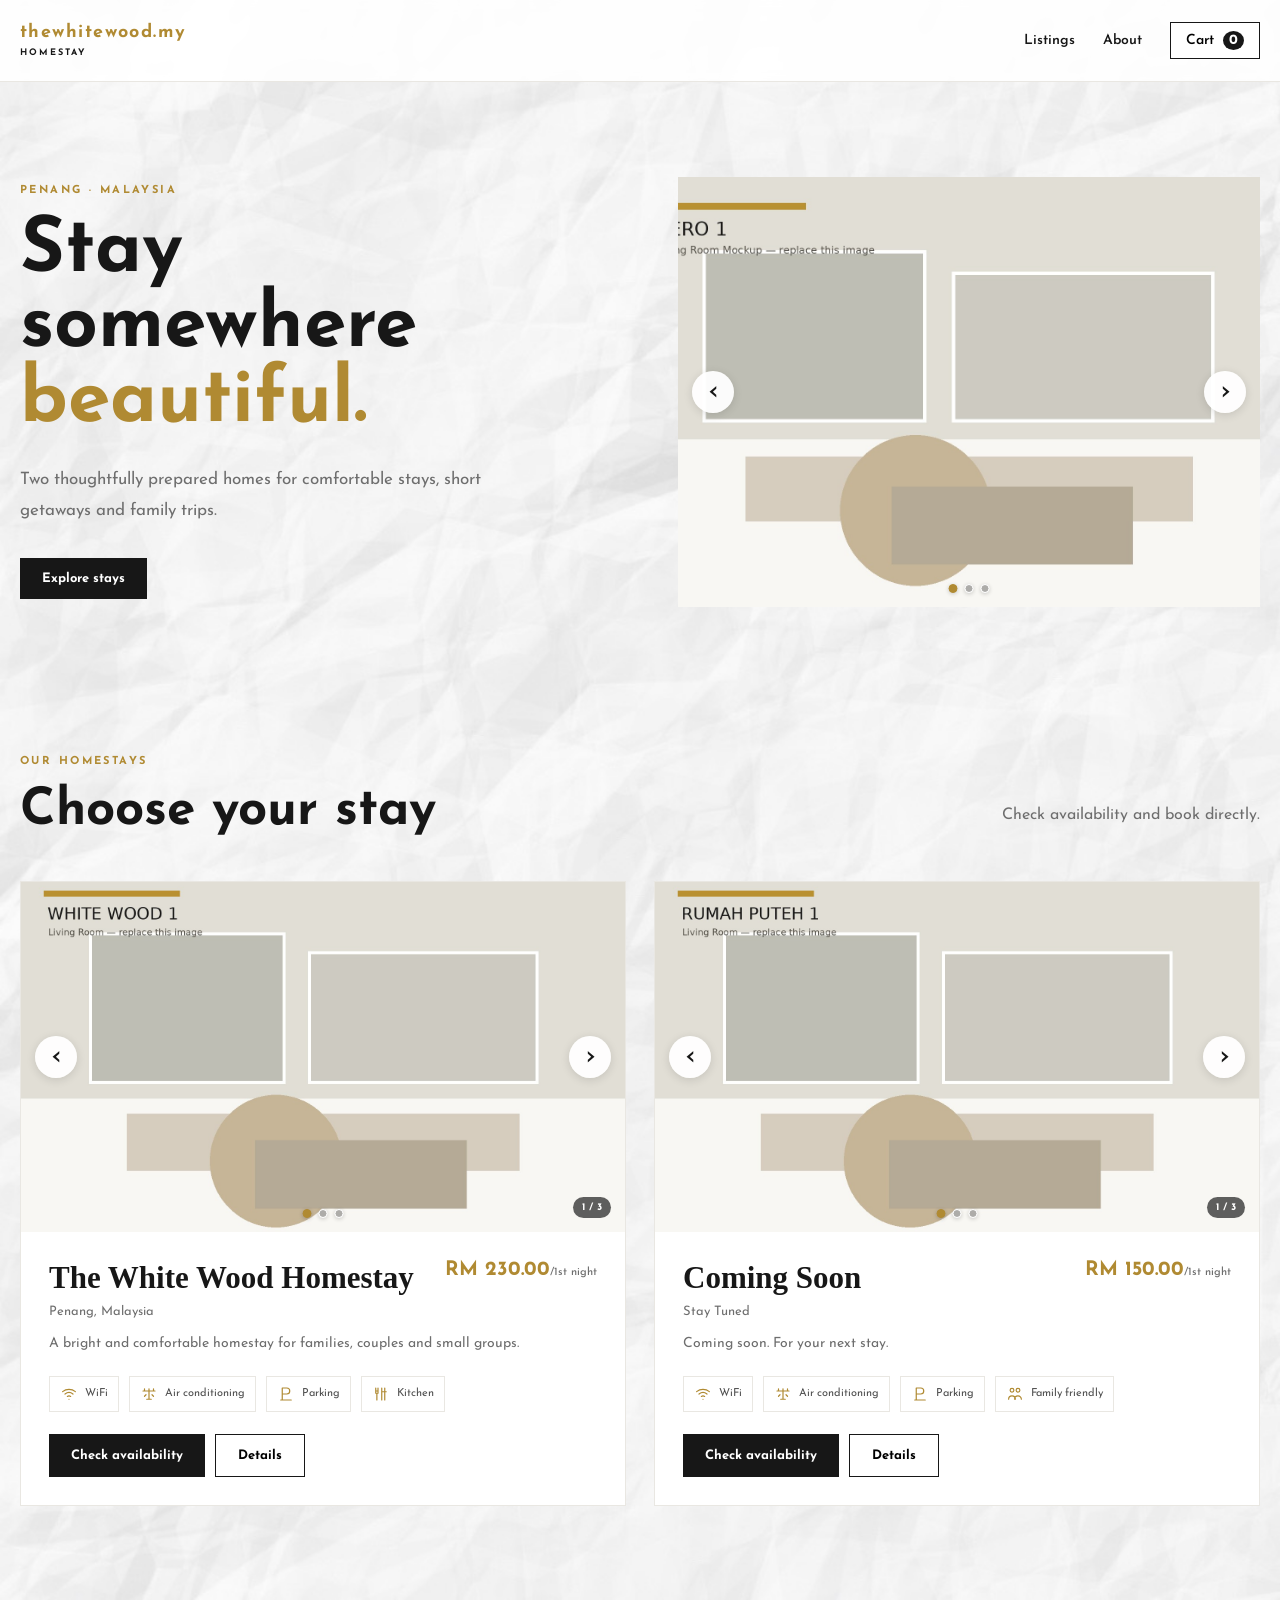
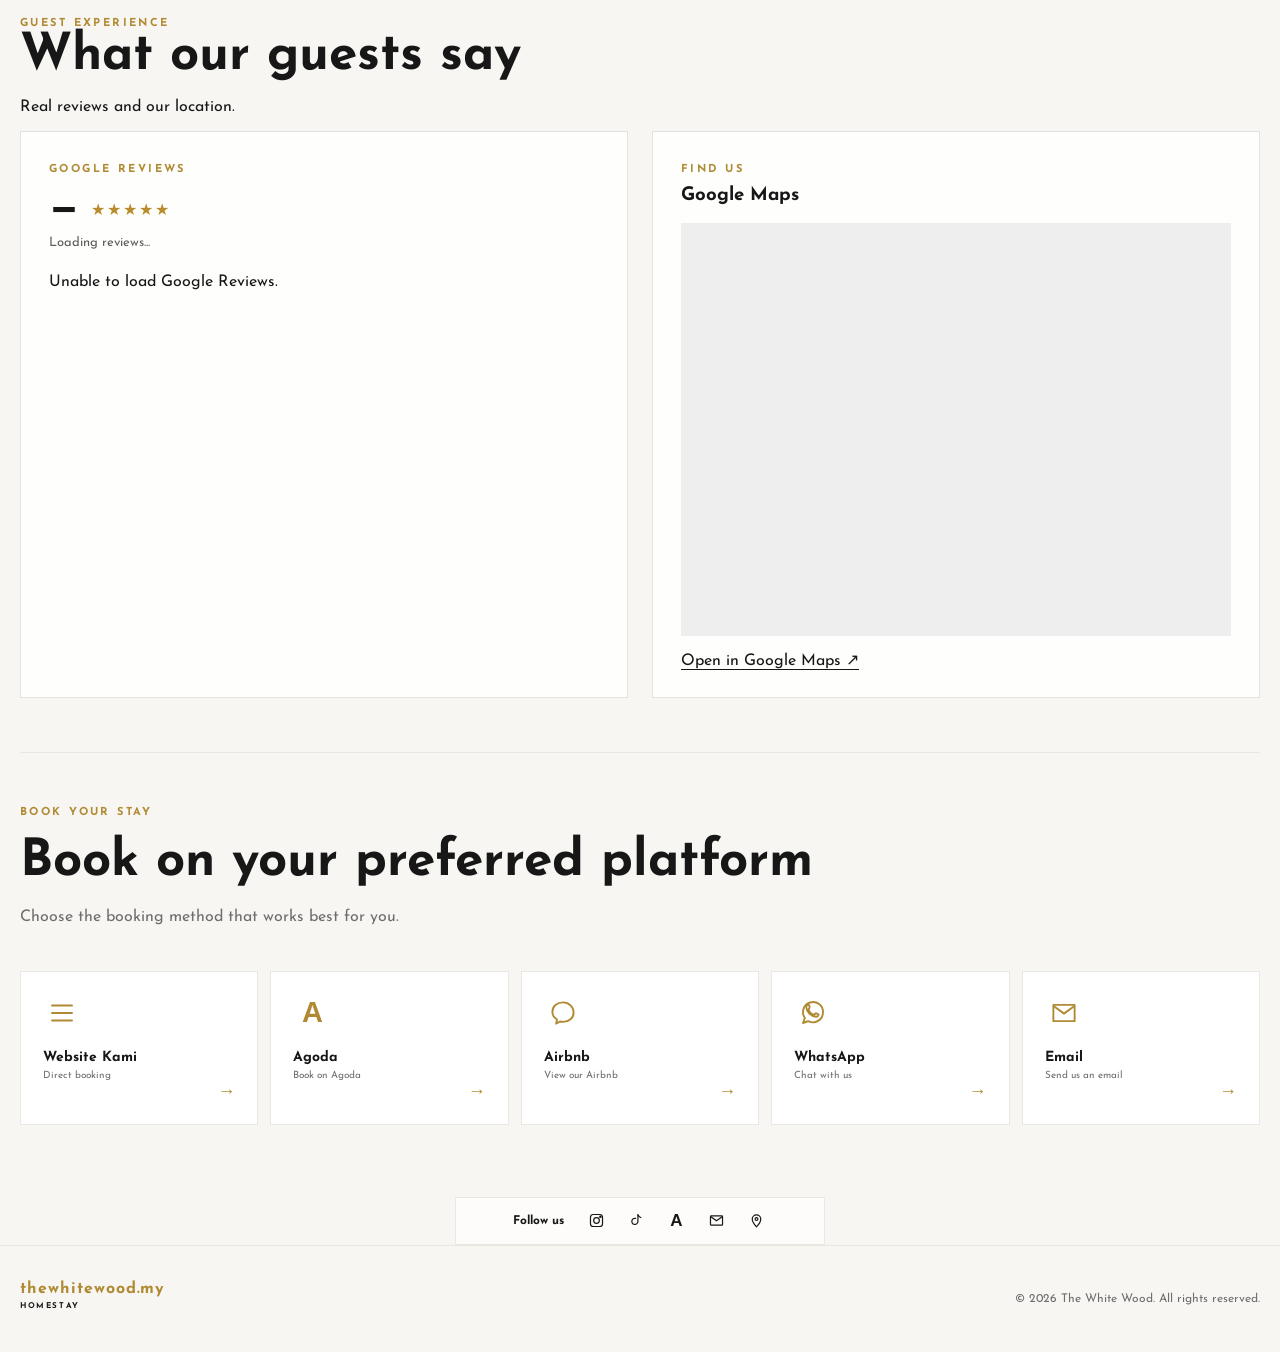
==== commit 9578d9af: "Add files via upload" ====
--- a/style.css
+++ b/style.css
@@ -648,3 +648,75 @@
     max-height: 360px;
   }
 }
+
+
+/* =========================================================
+   EDIT SECTION: RESPONSIVE BOOKING CALENDAR
+   Works without an external calendar library.
+   ========================================================= */
+.booking-grid-range{
+  grid-template-columns:minmax(0,1.6fr) minmax(130px,.65fr);
+  align-items:start;
+}
+.date-range-field{min-width:0}
+.date-range-toggle{
+  width:100%;display:flex;align-items:center;justify-content:space-between;gap:12px;
+  padding:12px 14px;border:1px solid #cfc8b8;background:#fff;color:var(--black);
+  font:inherit;font-size:14px;text-align:left;cursor:pointer;
+}
+.date-range-toggle span:last-child{color:var(--gold);font-size:18px}
+.selected-date-summary{
+  display:flex;align-items:center;justify-content:space-between;gap:9px;
+  margin-top:8px;padding:10px 12px;background:#f8f6f1;border:1px solid var(--line);
+}
+.selected-date-summary span:not(.date-summary-arrow){display:flex;flex-direction:column;gap:4px;min-width:0}
+.selected-date-summary small{font-size:9px;letter-spacing:.08em;color:#777;font-weight:700}
+.selected-date-summary strong{font-size:12px;font-weight:700;overflow-wrap:anywhere}
+.date-summary-arrow{color:var(--gold);font-size:17px}
+.date-range-calendar{display:none;margin-top:10px;border:1px solid var(--line);background:#fff;padding:12px}
+.date-range-calendar.is-open{display:block}
+.calendar-toolbar{display:flex;justify-content:space-between;margin-bottom:4px}
+.calendar-toolbar button{width:34px;height:34px;border:1px solid var(--line);background:#fff;font-size:24px;line-height:1;cursor:pointer}
+.calendar-months{display:grid;grid-template-columns:1fr 1fr;gap:18px}
+.calendar-month h4{margin:5px 0 12px;text-align:center;font-size:14px;font-weight:700}
+.calendar-weekdays,.calendar-days{display:grid;grid-template-columns:repeat(7,minmax(0,1fr));gap:2px}
+.calendar-weekdays span{text-align:center;font-size:9px;color:#777;font-weight:700;padding:7px 0}
+.calendar-day{min-width:0;aspect-ratio:1;border:0;border-radius:0;background:#fff;color:var(--black);font:inherit;font-size:12px;cursor:pointer}
+.calendar-day.empty{pointer-events:none}
+.calendar-day:not(.empty):hover:not(:disabled){outline:1px solid var(--gold)}
+.calendar-day.is-disabled{color:#c9c9c9;cursor:not-allowed}
+.calendar-day.range-start,.calendar-day.range-end{background:var(--gold);color:#fff;border-radius:50%;font-weight:700}
+.calendar-day.range-middle{background:rgba(184,139,43,.18);color:var(--black)}
+.calendar-footer{display:flex;justify-content:space-between;align-items:center;gap:8px;margin-top:12px;padding-top:10px;border-top:1px solid var(--line);font-size:10px;color:#666}
+.calendar-footer button{border:0;background:var(--black);color:#fff;padding:8px 13px;font:inherit;font-weight:700;cursor:pointer;white-space:nowrap}
+@media(max-width:800px){
+  .modal{align-items:flex-start;padding:12px 10px;overflow-y:auto}
+  .modal-card{width:100%;max-width:520px;max-height:calc(100dvh - 24px);margin:auto;overflow-y:auto}
+  .modal-card h3{font-size:clamp(22px,6vw,30px);line-height:1.15;margin:8px 0 14px}
+  .modal-card .eyebrow{font-size:10px;letter-spacing:.14em}
+  .booking-grid-range{grid-template-columns:1fr;gap:10px;margin:14px 0}
+  .field label{font-size:10px;margin-bottom:5px}
+  .date-range-toggle{font-size:13px;padding:10px 12px}
+  .selected-date-summary{padding:8px 10px}
+  .selected-date-summary small{font-size:8px}
+  .selected-date-summary strong{font-size:11px}
+  .date-range-calendar{padding:8px}
+  .calendar-months{grid-template-columns:1fr;gap:0}
+  .calendar-month:nth-child(2){display:none}
+  .calendar-month h4{font-size:13px;margin:4px 0 8px}
+  .calendar-weekdays span{font-size:8px;padding:5px 0}
+  .calendar-day{font-size:11px}
+  .calendar-footer{font-size:9px}
+  .availability{padding:10px;font-size:11px;margin-bottom:12px}
+  .summary{padding-top:12px;margin-top:12px}
+  .summary-row{font-size:12px;margin:7px 0}
+  .total{font-size:16px}
+  .modal-card .gold-btn{font-size:13px;padding:12px}
+  .modal-card .field input,.modal-card .field select{padding:10px;font-size:13px}
+}
+@media(max-width:380px){
+  .modal{padding:6px}
+  .modal-card{max-height:calc(100dvh - 12px);padding:16px}
+  .calendar-day{font-size:10px}
+  .calendar-footer{align-items:flex-start}
+}
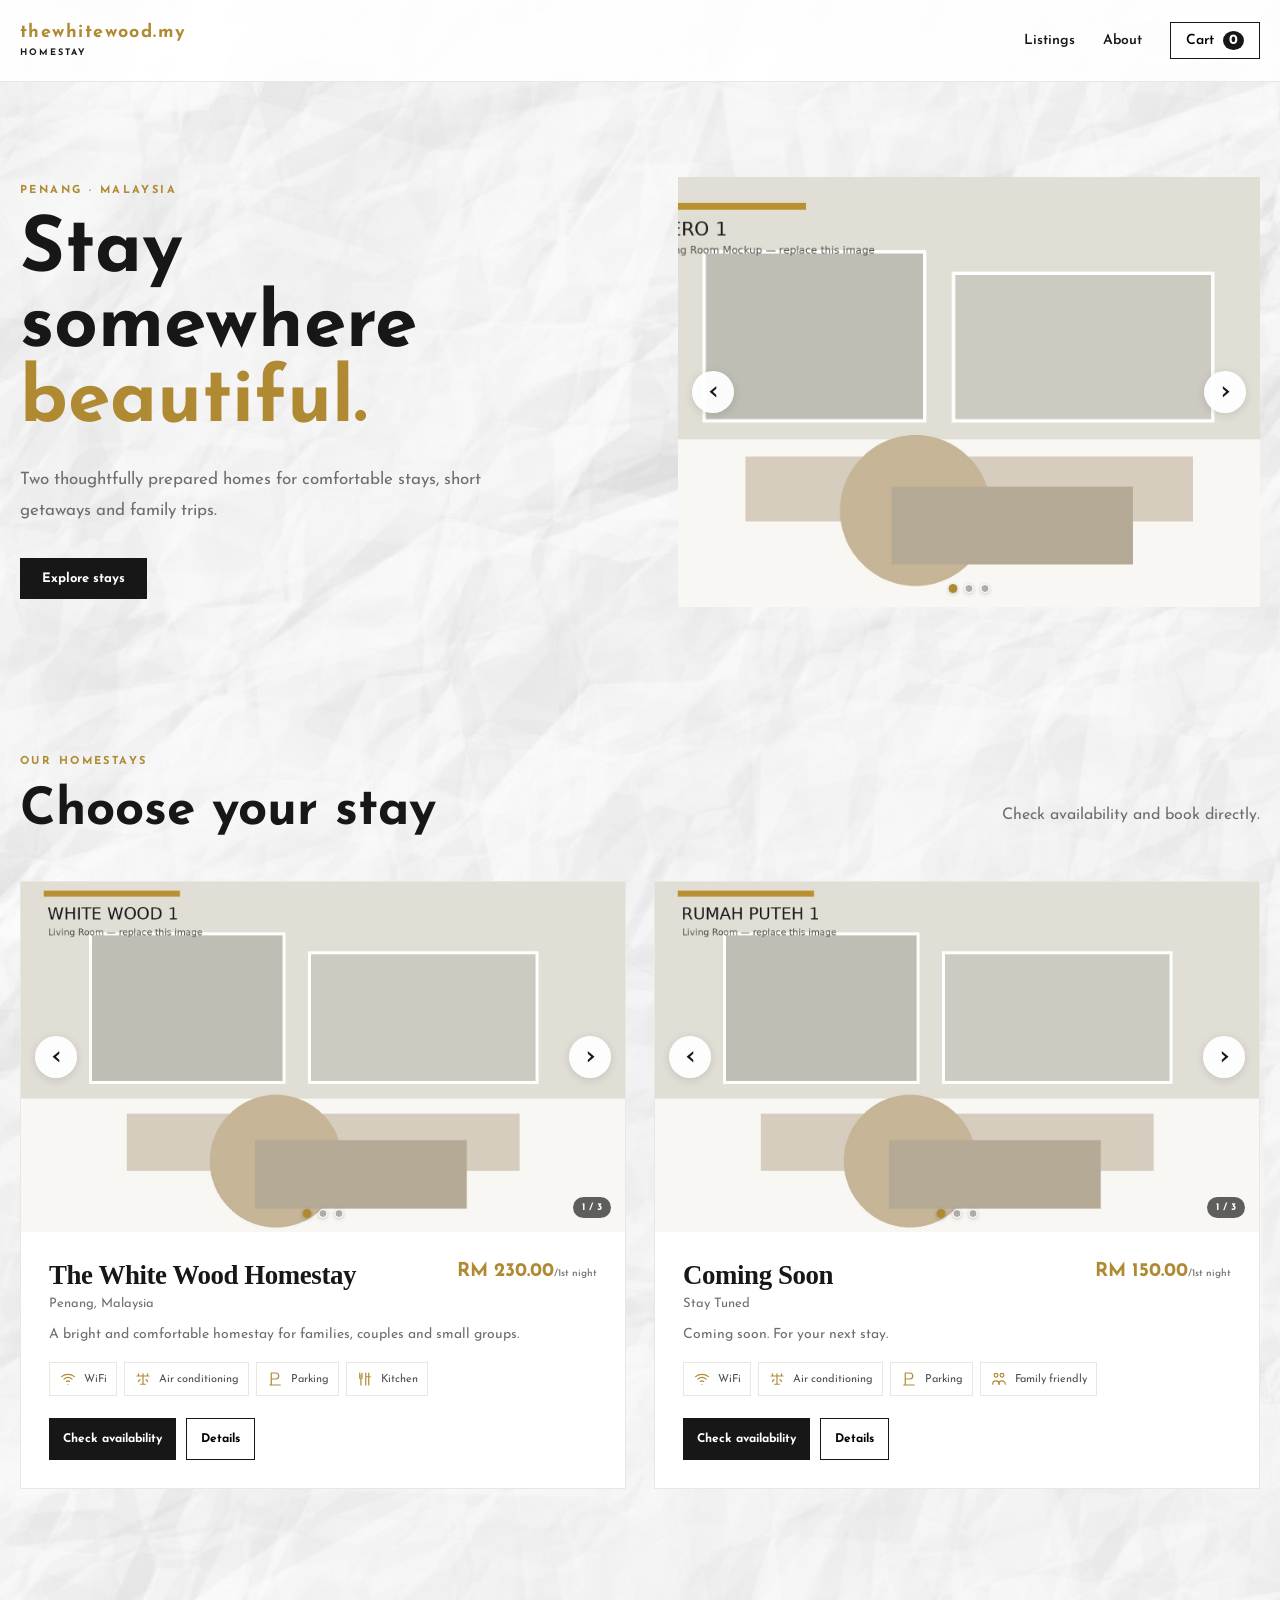
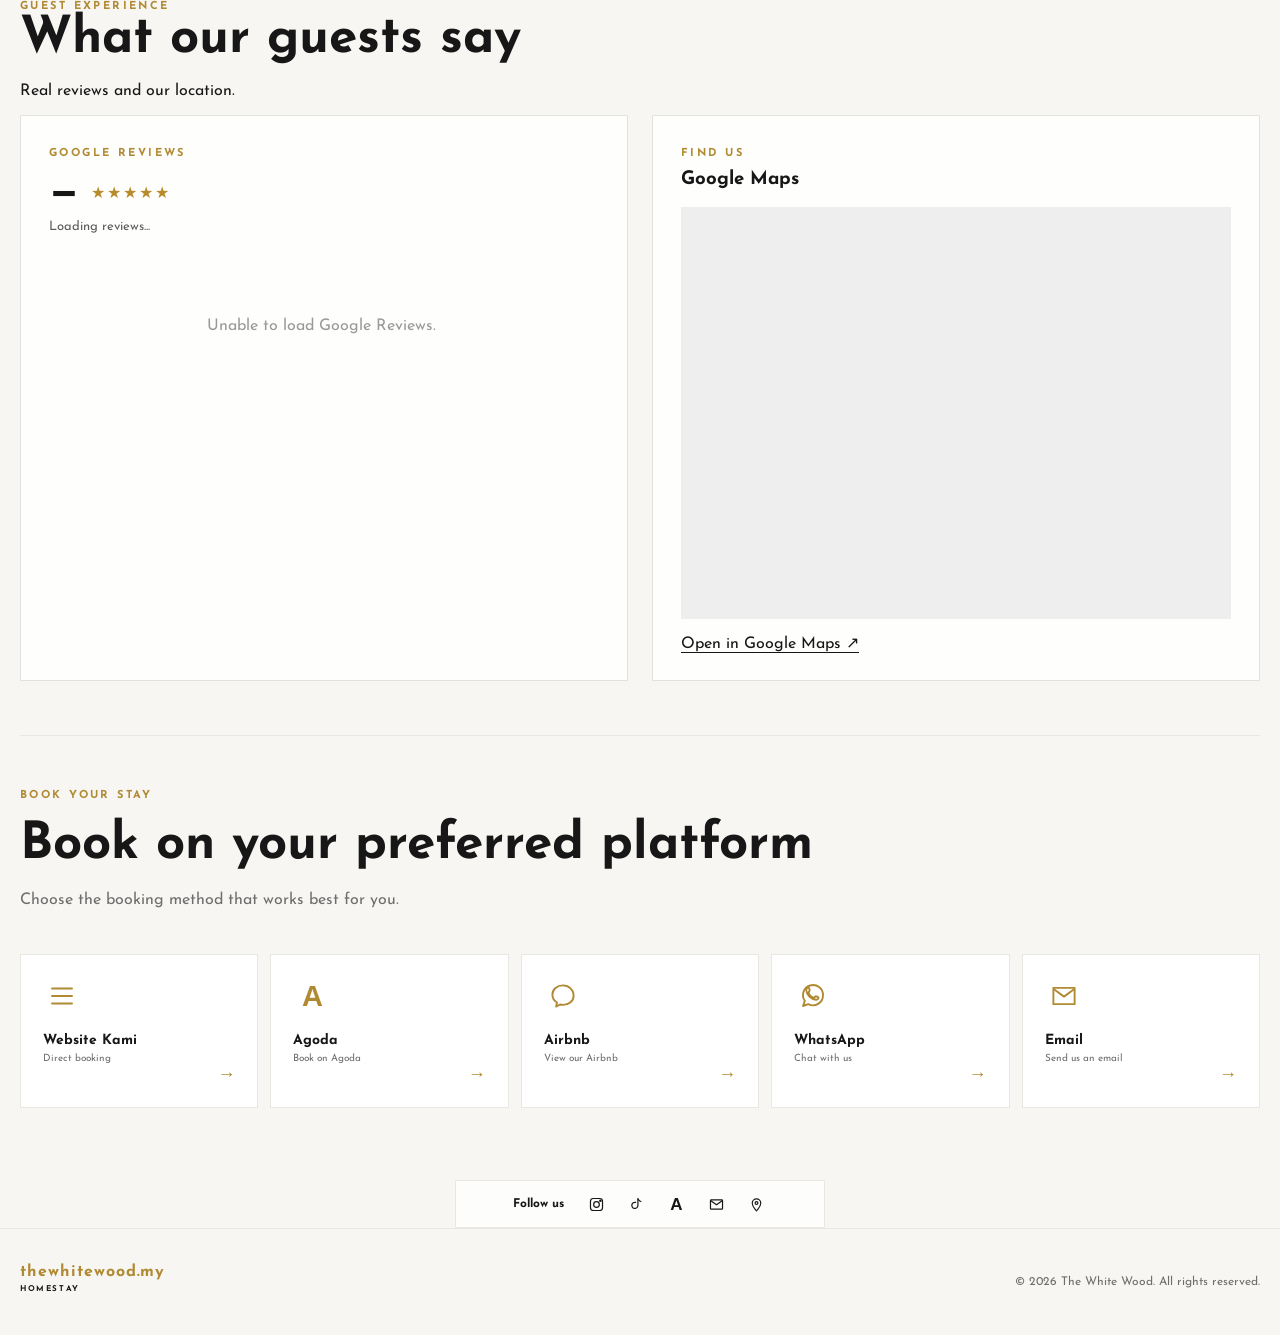
==== commit 6fda48fe: "input review.css stylesheet in index.html" ====
--- a/index.html
+++ b/index.html
@@ -8,6 +8,7 @@
 <link rel="preconnect" href="https://fonts.gstatic.com" crossorigin>
 <link href="https://fonts.googleapis.com/css2?family=Josefin+Sans:wght@400;700&display=swap" rel="stylesheet">
   <link rel="stylesheet" href="style.css">
+  <link rel="stylesheet" href="/review.css">
 </head>
 <body>
   <!-- EDIT SECTION: SCROLL PROGRESS METER -->
--- a/style.css
+++ b/style.css
@@ -720,3 +720,314 @@
   .calendar-day{font-size:10px}
   .calendar-footer{align-items:flex-start}
 }
+
+
+/* =========================================================
+   EDIT SECTION: LISTING CARD TYPOGRAPHY + RESPONSIVE LAYOUT
+   Keep listing titles readable and avoid awkward narrow wrapping.
+   ========================================================= */
+.listing-grid { align-items:stretch; }
+.card { min-width:0; overflow:hidden; }
+.card-body { min-width:0; }
+.card-top {
+  display:grid;
+  grid-template-columns:minmax(0,1fr) auto;
+  align-items:start;
+  column-gap:14px;
+}
+.card-top > div:first-child { min-width:0; }
+.card h3 {
+  font-size:clamp(24px,2.15vw,29px);
+  line-height:1.12;
+  letter-spacing:-.015em;
+  overflow-wrap:normal;
+  word-break:normal;
+  margin:0 0 8px;
+}
+.card .price {
+  font-size:clamp(16px,1.5vw,20px);
+  line-height:1.25;
+  text-align:right;
+}
+.card .price small { display:inline; white-space:nowrap; }
+.card .desc { font-size:14px; line-height:1.65; margin:14px 0; }
+.card .amenities { gap:7px; margin:16px 0; }
+.card .tag { padding:7px 9px; font-size:11px; }
+.card-actions { flex-wrap:wrap; }
+.card-actions button { min-height:42px; }
+
+@media (max-width: 800px) {
+  .listing-grid {
+    grid-template-columns:minmax(0,1fr);
+    gap:22px;
+  }
+  .card-body { padding:20px; }
+  .card-top {
+    grid-template-columns:minmax(0,1fr);
+    gap:8px;
+  }
+  .card .price {
+    grid-row:1;
+    justify-self:end;
+    font-size:17px;
+    margin-bottom:2px;
+  }
+  .card .price small { font-size:10px; }
+  .card h3 {
+    font-size:clamp(25px,6.6vw,31px);
+    line-height:1.12;
+    max-width:100%;
+    margin:0 0 7px;
+  }
+  .card .location { font-size:12px; }
+  .card .desc {
+    font-size:13px;
+    line-height:1.55;
+    margin:13px 0;
+  }
+  .card .amenities { gap:7px; margin:14px 0; }
+  .card .tag { padding:7px 9px; font-size:10px; }
+  .card-actions { gap:8px; margin-top:17px; }
+  .card-actions button { font-size:12px; padding:11px 14px; min-height:40px; }
+}
+@media (max-width: 420px) {
+  .card-body { padding:17px; }
+  .card h3 { font-size:25px; line-height:1.13; }
+  .card .price { font-size:16px; }
+  .card .desc { font-size:12px; line-height:1.55; }
+  .card .tag { font-size:10px; padding:6px 8px; }
+  .card-actions button { font-size:11px; padding:10px 12px; }
+}
+
+
+/* =========================================================
+   EDIT SECTION: FINAL MOBILE LISTING LAYOUT OVERRIDE
+   High-specificity rules so older stylesheets cannot enlarge mobile text.
+   ========================================================= */
+.listing-grid .card,
+.listing-grid .card .card-body,
+.listing-grid .card .card-top,
+.listing-grid .card .card-top > div:first-child {
+  min-width:0 !important;
+  max-width:100%;
+}
+.listing-grid .card .card-top {
+  display:grid !important;
+  grid-template-columns:minmax(0,1fr) auto !important;
+  align-items:start !important;
+  column-gap:12px !important;
+}
+.listing-grid .card .card-top h3 {
+  font-size:clamp(24px,2.1vw,29px) !important;
+  line-height:1.12 !important;
+  letter-spacing:-.015em !important;
+  overflow-wrap:normal !important;
+  word-break:normal !important;
+  margin:0 0 7px !important;
+}
+.listing-grid .card .card-top .price {
+  font-size:clamp(16px,1.5vw,20px) !important;
+  line-height:1.25 !important;
+  white-space:nowrap !important;
+  text-align:right !important;
+}
+.listing-grid .card .card-top .price small {
+  font-size:10px !important;
+  white-space:nowrap !important;
+}
+.listing-grid .card .desc {
+  font-size:14px !important;
+  line-height:1.6 !important;
+}
+.listing-grid .card .amenity-icon {
+  font-size:11px !important;
+  padding:7px 9px !important;
+}
+.listing-grid .card .card-actions button {
+  font-size:12px !important;
+  padding:11px 14px !important;
+}
+@media (max-width:800px) {
+  .listing-grid {
+    grid-template-columns:minmax(0,1fr) !important;
+    gap:20px !important;
+  }
+  .listing-grid .card .card-body {
+    padding:18px !important;
+  }
+  .listing-grid .card .card-top {
+    grid-template-columns:minmax(0,1fr) !important;
+    row-gap:5px !important;
+  }
+  .listing-grid .card .card-top .price {
+    grid-row:1 !important;
+    justify-self:end !important;
+    font-size:16px !important;
+    margin:0 0 3px !important;
+  }
+  .listing-grid .card .card-top > div:first-child {
+    grid-row:2 !important;
+    width:100% !important;
+  }
+  .listing-grid .card .card-top h3 {
+    font-size:clamp(24px,6vw,28px) !important;
+    line-height:1.12 !important;
+    max-width:100% !important;
+    margin:0 0 6px !important;
+  }
+  .listing-grid .card .location {
+    font-size:12px !important;
+    line-height:1.4 !important;
+  }
+  .listing-grid .card .desc {
+    font-size:12px !important;
+    line-height:1.55 !important;
+    margin:12px 0 !important;
+  }
+  .listing-grid .card .amenities {
+    gap:6px !important;
+    margin:12px 0 !important;
+  }
+  .listing-grid .card .amenity-icon {
+    font-size:10px !important;
+    padding:6px 8px !important;
+    gap:5px !important;
+  }
+  .listing-grid .card .card-actions {
+    gap:8px !important;
+    margin-top:14px !important;
+    flex-wrap:wrap !important;
+  }
+  .listing-grid .card .card-actions button {
+    font-size:11px !important;
+    padding:10px 12px !important;
+    min-height:38px !important;
+  }
+}
+@media (max-width:420px) {
+  .listing-grid .card .card-body { padding:15px !important; }
+  .listing-grid .card .card-top h3 { font-size:24px !important; }
+  .listing-grid .card .card-top .price { font-size:15px !important; }
+  .listing-grid .card .desc { font-size:12px !important; }
+}
+
+/* EDIT SECTION: MINIMUM 2-NIGHT WARNING */
+.availability.unavailable {
+  color:#b42318 !important;
+  background:#fff0f0 !important;
+  border:1px solid #f3b7b7 !important;
+  border-left:4px solid #c62828 !important;
+  padding:12px 14px !important;
+  font-size:13px !important;
+  font-weight:700 !important;
+  line-height:1.55 !important;
+  border-radius:2px !important;
+}
+.availability.unavailable::before {
+  content:"MINIMUM STAY";
+  display:block;
+  margin-bottom:4px;
+  font-size:10px;
+  letter-spacing:.1em;
+  font-weight:800;
+}
+
+
+/* =========================================================
+   EDIT SECTION: MOBILE LISTING TITLE + PRICE ORDER
+   Mobile: one-line title first, price directly underneath.
+   Desktop layout remains unchanged.
+   ========================================================= */
+@media (max-width: 800px) {
+  .listing-grid .card .card-top {
+    display: grid !important;
+    grid-template-columns: minmax(0, 1fr) !important;
+    row-gap: 5px !important;
+  }
+  .listing-grid .card .card-top > div:first-child {
+    display: contents !important;
+  }
+  .listing-grid .card .card-top h3 {
+    grid-row: 1 !important;
+    white-space: nowrap !important;
+    font-size: clamp(19px, 5.3vw, 24px) !important;
+    line-height: 1.2 !important;
+    letter-spacing: -0.035em !important;
+    margin: 0 !important;
+    max-width: 100% !important;
+  }
+  .listing-grid .card .card-top .price {
+    grid-row: 2 !important;
+    justify-self: start !important;
+    text-align: left !important;
+    font-size: 16px !important;
+    margin: 1px 0 3px !important;
+  }
+  .listing-grid .card .card-top .location {
+    grid-row: 3 !important;
+    font-size: 12px !important;
+    line-height: 1.4 !important;
+  }
+}
+@media (max-width: 380px) {
+  .listing-grid .card .card-top h3 {
+    font-size: 19px !important;
+    letter-spacing: -0.045em !important;
+  }
+  .listing-grid .card .card-top .price {
+    font-size: 15px !important;
+  }
+}
+
+
+/* =========================================================
+   EDIT SECTION: MOBILE LISTING ORDER — TITLE, LOCATION, PRICE
+   ========================================================= */
+@media (max-width: 800px) {
+  .listing-grid .card .card-top h3 {
+    grid-row: 1 !important;
+  }
+  .listing-grid .card .card-top .location {
+    grid-row: 2 !important;
+  }
+  .listing-grid .card .card-top .price {
+    grid-row: 3 !important;
+    justify-self: start !important;
+    text-align: left !important;
+    margin-top: 1px !important;
+  }
+}
+
+
+/* EDIT SECTION: CHANGE CHECK-IN DATE CONTROL */
+.reselect-checkin-btn {
+  display:inline-block;
+  margin-top:7px;
+  padding:5px 0;
+  border:0;
+  background:transparent;
+  color:var(--gold);
+  font:inherit;
+  font-size:11px;
+  font-weight:700;
+  text-decoration:underline;
+  cursor:pointer;
+}
+
+
+/* EDIT SECTION: D1 BOOKED / BLOCKED CALENDAR STATES
+   Match the requested simple style: light grey cell + line through the date. */
+.date-range-calendar .calendar-day.is-booked {
+  color: #777 !important;
+  background: #f1f1f1 !important;
+  text-decoration: line-through !important;
+  text-decoration-thickness: 1.5px !important;
+  text-decoration-color: #444 !important;
+  border-color: #e4e4e4 !important;
+  position: relative;
+}
+.date-range-calendar .calendar-day.is-booked.is-disabled {
+  cursor: not-allowed !important;
+  opacity: 1 !important;
+}
+#addBookingBtn:disabled { opacity: .45; cursor: not-allowed; filter: grayscale(.35); }
--- a/review.css
+++ b/review.css
@@ -0,0 +1,424 @@
+/*==================================================
+review.css
+VERSION 2.2
+==================================================*/
+
+
+/*==================================================
+REVIEWS SECTION
+==================================================*/
+
+.reviews{
+
+    position:relative;
+
+    overflow:hidden;
+
+}
+
+.review-slider{
+
+    display:flex;
+
+    gap:24px;
+
+    overflow-x:auto;
+
+    scroll-snap-type:x mandatory;
+
+    padding-bottom:10px;
+
+    scrollbar-width:none;
+
+}
+
+.review-slider::-webkit-scrollbar{
+
+    display:none;
+
+}
+
+
+/*==================================================
+REVIEW CARD
+==================================================*/
+
+#reviewContainer .review-card{
+    display:flex !important;
+    align-items:center !important;
+    gap:24px !important;
+    width:100% !important;
+    min-width:0 !important;
+    box-sizing:border-box !important;
+    padding:28px 0 !important;
+    margin:0 !important;
+    border:0 !important;
+    border-bottom:1px solid #dedede !important;
+    border-radius:0 !important;
+    background:transparent !important;
+    box-shadow:none !important;
+    backdrop-filter:none !important;
+    transition:none !important;
+    scroll-snap-align:none !important;
+}
+
+#reviewContainer .review-card:hover{
+    transform:none !important;
+    border-color:#dedede !important;
+    box-shadow:none !important;
+}
+
+#reviewContainer .review-card__footer{
+    flex:0 0 156px !important;
+    width:156px !important;
+    min-width:156px !important;
+    max-width:156px !important;
+    box-sizing:border-box !important;
+    display:flex !important;
+    align-items:center !important;
+    gap:12px !important;
+    padding:0 !important;
+    margin:0 !important;
+    overflow:hidden !important;
+}
+
+#reviewContainer .review-card__avatar{
+    flex:0 0 38px !important;
+    width:38px !important;
+    height:38px !important;
+    border-radius:50% !important;
+    background:var(--gold-dark) !important;
+    display:flex !important;
+    align-items:center !important;
+    justify-content:center !important;
+    color:#fff !important;
+    font-weight:600 !important;
+    font-size:1rem !important;
+}
+
+#reviewContainer .review-card__info{
+    flex:1 1 0 !important;
+    width:0 !important;
+    min-width:0 !important;
+    max-width:100% !important;
+    box-sizing:border-box !important;
+}
+
+#reviewContainer .review-card__info h4{
+    font-size:1rem !important;
+    line-height:1.2 !important;
+    margin:0 0 4px !important;
+    overflow-wrap:anywhere !important;
+}
+
+#reviewContainer .review-card__info span{
+    display:block !important;
+    color:#777 !important;
+    font-size:.82rem !important;
+    line-height:1.4 !important;
+}
+
+#reviewContainer .review-card__content{
+    flex:1 1 0 !important;
+    display:flex !important;
+    flex-direction:column !important;
+    align-items:stretch !important;
+    min-width:0 !important;
+    width:0 !important;
+    margin:0 !important;
+    padding:0 !important;
+}
+
+#reviewContainer .review-card__stars,
+#reviewContainer .review-card__text{
+    display:block !important;
+    width:100% !important;
+    box-sizing:border-box !important;
+    padding:0 !important;
+    text-align:left !important;
+}
+
+#reviewContainer .review-card__stars{
+    margin:0 0 12px !important;
+    color:var(--gold) !important;
+    letter-spacing:1px !important;
+    line-height:1.2 !important;
+    white-space:nowrap !important;
+}
+
+#reviewContainer .review-card__text{
+    color:var(--text) !important;
+    line-height:1.8 !important;
+    margin:0 !important;
+    min-height:0 !important;
+    overflow-wrap:anywhere !important;
+}
+
+/*==================================================
+GOOGLE SUMMARY
+==================================================*/
+
+.review-summary{
+
+    position:relative;
+
+}
+
+.review-summary::after{
+
+    content:"";
+
+    position:absolute;
+
+    right:-60px;
+
+    top:-60px;
+
+    width:180px;
+
+    height:180px;
+
+    border-radius:50%;
+
+    background:
+
+    radial-gradient(
+
+        rgba(184,134,11,.10),
+
+        transparent 70%
+
+    );
+
+}
+
+
+
+/*==================================================
+AUTO SLIDER BUTTON
+==================================================*/
+
+.review-navigation{
+
+    display:flex;
+
+    justify-content:center;
+
+    gap:16px;
+
+    margin-top:45px;
+
+}
+
+.review-navigation button{
+
+    width:48px;
+
+    height:48px;
+
+    border-radius:50%;
+
+    border:none;
+
+    cursor:pointer;
+
+    background:rgba(255,255,255,.06);
+
+    color:#fff;
+
+    transition:.35s ease;
+
+}
+
+.review-navigation button:hover{
+
+    background:var(--gold-dark);
+
+}
+
+
+
+/*==================================================
+REVIEW BADGE
+==================================================*/
+
+.review-badge{
+
+    display:inline-flex;
+
+    align-items:center;
+
+    gap:10px;
+
+    padding:12px 20px;
+
+    border-radius:999px;
+
+    background:rgba(255,255,255,.05);
+
+    border:1px solid rgba(255,255,255,.08);
+
+    margin-bottom:24px;
+
+}
+
+.review-badge img{
+
+    width:24px;
+
+}
+
+.review-badge span{
+
+    color:#fff;
+
+    font-size:.92rem;
+
+    letter-spacing:.5px;
+
+}
+
+
+
+/*==================================================
+LOADING STATE
+==================================================*/
+
+.review-loading{
+
+    display:flex;
+
+    align-items:center;
+
+    justify-content:center;
+
+    min-height:220px;
+
+    color:#999;
+
+}
+
+.review-loading::after{
+
+    content:"";
+
+    width:34px;
+
+    height:34px;
+
+    margin-left:15px;
+
+    border-radius:50%;
+
+    border:3px solid rgba(255,255,255,.15);
+
+    border-top-color:var(--gold);
+
+    animation:spin .8s linear infinite;
+
+}
+
+
+
+/*==================================================
+EMPTY STATE
+==================================================*/
+
+.review-empty{
+
+    text-align:center;
+
+    color:#999;
+
+    padding:60px 20px;
+
+}
+
+
+
+/*==================================================
+REVIEW FADE
+==================================================*/
+
+.review-card{
+
+    animation:reviewFade .6s ease;
+
+}
+
+@keyframes reviewFade{
+
+    from{
+
+        opacity:0;
+
+        transform:translateY(25px);
+
+    }
+
+    to{
+
+        opacity:1;
+
+        transform:translateY(0);
+
+    }
+
+}
+
+
+
+@keyframes spin{
+
+    to{
+
+        transform:rotate(360deg);
+
+    }
+
+}
+
+
+
+/*==================================================
+RESPONSIVE
+==================================================*/
+
+@media(max-width:768px){
+    #reviewContainer .review-card{
+        gap:24px !important;
+        padding:24px 0 !important;
+    }
+
+    #reviewContainer .review-card__footer{
+        flex-basis:156px !important;
+        width:156px !important;
+        min-width:156px !important;
+        max-width:156px !important;
+    }
+}
+
+@media(max-width:480px){
+    #reviewContainer .review-card{
+        flex-direction:column !important;
+        align-items:stretch !important;
+        gap:14px !important;
+        padding:22px 0 !important;
+    }
+
+    #reviewContainer .review-card__footer{
+        flex:0 1 156px !important;
+        width:156px !important;
+        min-width:0 !important;
+        max-width:156px !important;
+    }
+
+    #reviewContainer .review-card__content{
+        flex:0 0 auto !important;
+        width:100% !important;
+    }
+}
+
+/*==================================================
+END
+==================================================*/
